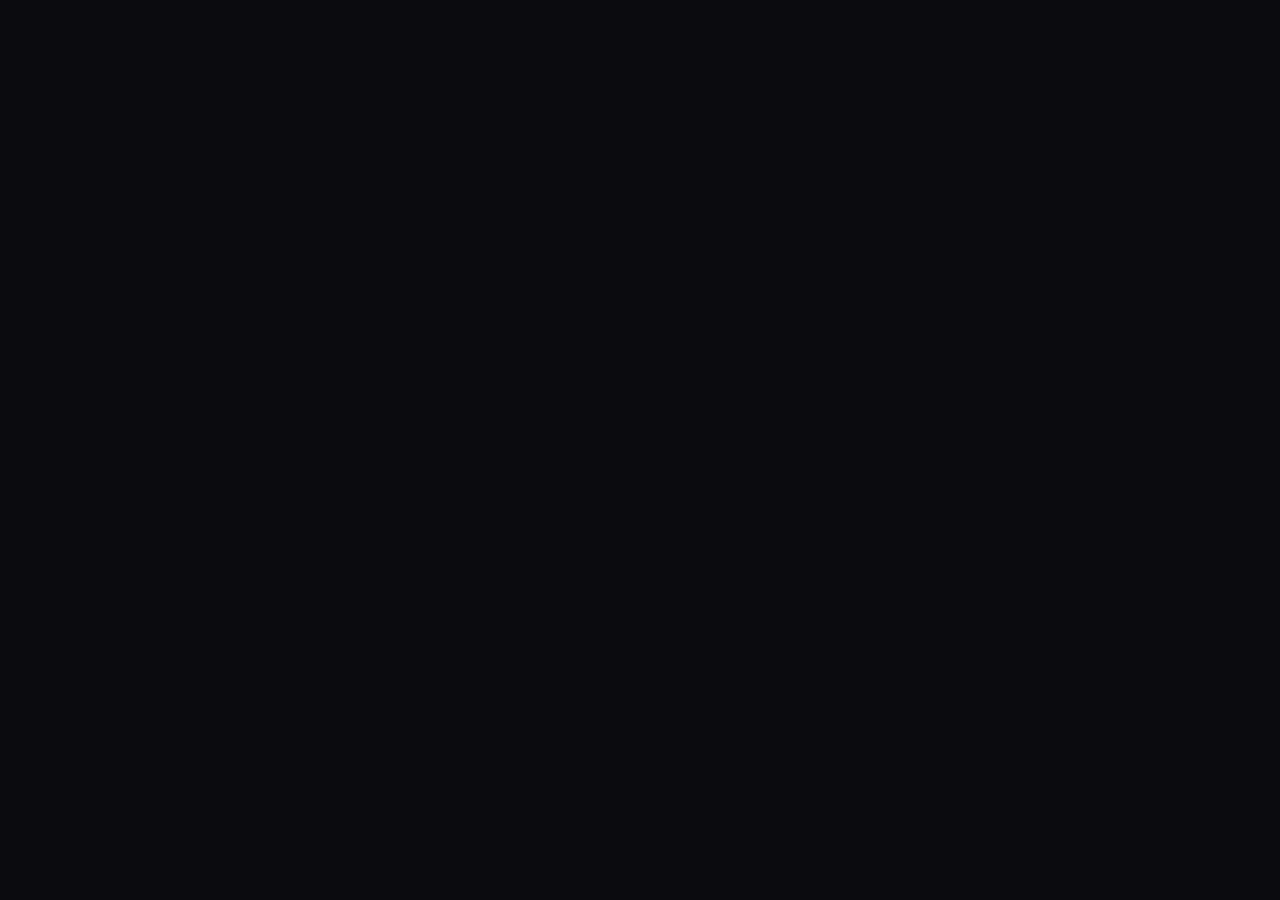
==== index.html @ eb00df35 "Add files via upload" ====
<!doctype html>
<html lang="en">
  <head>
    <meta charset="UTF-8" />
    <link rel="icon" type="image/svg+xml" href="/favicon.svg" />
    <meta name="viewport" content="width=device-width, initial-scale=1.0" />
    
    <!-- Primary Meta Tags -->
    <title>Audio Mirror | Zero-Latency Audio Duplication for Windows</title>
    <meta name="title" content="Audio Mirror | Two Headphones, One Laptop" />
    <meta name="description" content="The ultimate zero-latency audio duplication tool for Windows. Perfect for watching movies together on a single laptop—output audio to two sets of Bluetooth earbuds simultaneously without any lag." />
    <meta name="keywords" content="audio duplication, dual audio output, windows audio routing, share earbuds laptop, two headphones one laptop, watch movie together laptop, dual bluetooth headphones windows, zero latency audio, WASAPI" />
    <meta name="author" content="Audio Mirror" />

    <!-- Open Graph / Facebook -->
    <meta property="og:type" content="website" />
    <meta property="og:url" content="https://dittomao.github.io/" />
    <meta property="og:title" content="Audio Mirror | Two Headphones, One Laptop" />
    <meta property="og:description" content="Perfect for watching movies together on a single laptop—output audio to two sets of Bluetooth earbuds simultaneously without any lag." />
    
    <!-- Twitter -->
    <meta property="twitter:card" content="summary_large_image" />
    <meta property="twitter:url" content="https://dittomao.github.io/" />
    <meta property="twitter:title" content="Audio Mirror | Two Headphones, One Laptop" />
    <meta property="twitter:description" content="Perfect for watching movies together on a single laptop—output audio to two sets of Bluetooth earbuds simultaneously without any lag." />
    <script type="module" crossorigin src="/assets/index-BOvMvYLR.js"></script>
    <link rel="stylesheet" crossorigin href="/assets/index-B_5IoIFR.css">
  </head>
  <body>
    <div id="root"></div>
  </body>
</html>
---- assets/index-B_5IoIFR.css ----
@import "https://fonts.googleapis.com/css2?family=Plus+Jakarta+Sans:wght@400;500;600&family=Syne:wght@600;700;800&display=swap";:root{--bg-obsidian:#0b0b0f;--bg-slate:#1a1a24;--border-slate:#2d2d3a;--text-muted:#d1d1e0;--accent-cyan:#00e5ff;--accent-glow:#00e5ff66;--text-main:#fff;--glass-bg:#1a1a2466;--glass-border:#ffffff0d;--glass-shadow:0 8px 32px 0 #00000080}*{box-sizing:border-box;margin:0;padding:0}html{scroll-behavior:smooth}body{background-color:var(--bg-obsidian);color:var(--text-main);font-family:Plus Jakarta Sans,sans-serif;line-height:1.6;position:relative;overflow:hidden scroll}h1,h2,h3,h4,h5,h6{letter-spacing:-.02em;font-family:Syne,sans-serif;font-weight:700;line-height:1.1}h1{font-size:clamp(3rem,8vw,6rem)}h2{font-size:clamp(2.5rem,5vw,4rem)}h3{font-size:clamp(1.5rem,3vw,2.5rem)}p{color:var(--text-muted);font-size:clamp(1rem,1.5vw,1.25rem)}.canvas-container{z-index:-1;pointer-events:none;width:100vw;height:100vh;top:0;left:0;position:fixed!important}.container{max-width:1400px;margin:0 auto;padding:0 24px}.gradient-text{background:linear-gradient(135deg, #fff, var(--text-muted));-webkit-text-fill-color:transparent;-webkit-background-clip:text;background-clip:text}.accent-text{color:var(--accent-cyan)}.btn{text-transform:uppercase;letter-spacing:.1em;cursor:pointer;border:none;border-radius:4px;justify-content:center;align-items:center;padding:clamp(12px,2vw,16px) clamp(24px,4vw,32px);font-family:Syne,sans-serif;font-size:clamp(.9rem,1.2vw,1.1rem);font-weight:700;text-decoration:none;display:inline-flex;position:relative;overflow:hidden}.btn-primary{background-color:var(--accent-cyan);color:var(--bg-obsidian)}.btn-secondary{color:var(--text-main);border:1px solid var(--border-slate);background-color:#0000}.btn-large{padding:20px 40px}.btn-block{width:100%}.navbar{z-index:100;border-bottom:1px solid #0000;width:100%;padding:24px 0;position:fixed;top:0}.navbar.scrolled{-webkit-backdrop-filter:blur(20px);border-bottom:1px solid var(--glass-border);background:#0b0b0fcc}.nav-container{justify-content:space-between;align-items:center;display:flex}.logo{letter-spacing:-.05em;align-items:center;gap:12px;font-family:Syne,sans-serif;font-size:1.5rem;font-weight:800;display:flex}.logo-dot{background-color:var(--accent-cyan);width:12px;height:12px;box-shadow:0 0 15px var(--accent-glow);border-radius:50%}.nav-links{gap:40px;list-style:none;display:flex}.nav-links a{color:var(--text-muted);font-size:.95rem;font-weight:500;text-decoration:none}.glass-card{background:var(--glass-bg);-webkit-backdrop-filter:blur(24px);border:1px solid var(--glass-border);box-shadow:var(--glass-shadow);border-radius:8px}.hero{align-items:center;min-height:100vh;padding-top:100px;display:flex}.hero-container{justify-content:space-between;align-items:center;gap:60px;display:flex}.hero-content{flex:1}.badge{color:var(--accent-cyan);border:1px solid var(--border-slate);letter-spacing:.1em;text-transform:uppercase;background:0 0;border-radius:4px;margin-bottom:40px;padding:8px 16px;font-size:.85rem;font-weight:600;display:inline-block}.hero-title{text-shadow:0 4px 20px #000c;margin-bottom:30px}.hero-subtitle{text-shadow:0 2px 10px #000000e6;max-width:600px;margin-bottom:50px;font-weight:500}.hero-cta{gap:20px;display:flex}.hero-visual{flex:1;justify-content:center;display:flex}.mockup-card{width:100%;max-width:450px;padding:40px;position:relative;overflow:hidden}.mockup-card:before{content:"";background:var(--accent-cyan);width:2px;height:100%;box-shadow:0 0 20px var(--accent-cyan);position:absolute;top:0;left:0}.tech-line{color:var(--text-muted);border-bottom:1px solid var(--border-slate);justify-content:space-between;margin-bottom:20px;padding-bottom:10px;font-family:Plus Jakarta Sans,monospace;font-size:.85rem;display:flex}.tech-line .value{color:#fff}.tech-line.active .value{color:var(--accent-cyan)}section{padding:clamp(80px,10vw,150px) 0}.section-header{max-width:800px;margin-bottom:clamp(60px,8vw,100px)}.feature-grid{grid-template-columns:repeat(3,1fr);gap:40px;display:grid}.feature-card{border-top:2px solid var(--border-slate);background:linear-gradient(#1a1a2466 0%,#0000 100%);padding:50px 40px}.feature-number{color:var(--accent-cyan);margin-bottom:30px;font-family:Syne,sans-serif;font-size:1.5rem}.feature-card h3{margin-bottom:20px}footer{border-top:1px solid var(--border-slate);background:var(--bg-obsidian);padding:80px 0 40px}.footer-container{grid-template-columns:1fr 1fr;gap:60px;margin-bottom:60px;display:grid}.footer-links{justify-content:flex-end;gap:40px;display:flex}.footer-links a{color:var(--text-muted);text-decoration:none}.copyright{color:var(--border-slate);border-top:1px solid var(--border-slate);padding-top:40px;font-size:.9rem}@media (width<=968px){.hero-container{flex-direction:column}.feature-grid{grid-template-columns:1fr}.nav-links{display:none}.footer-container{text-align:center;grid-template-columns:1fr}.footer-links{justify-content:center}.steps-container{flex-direction:column!important}}
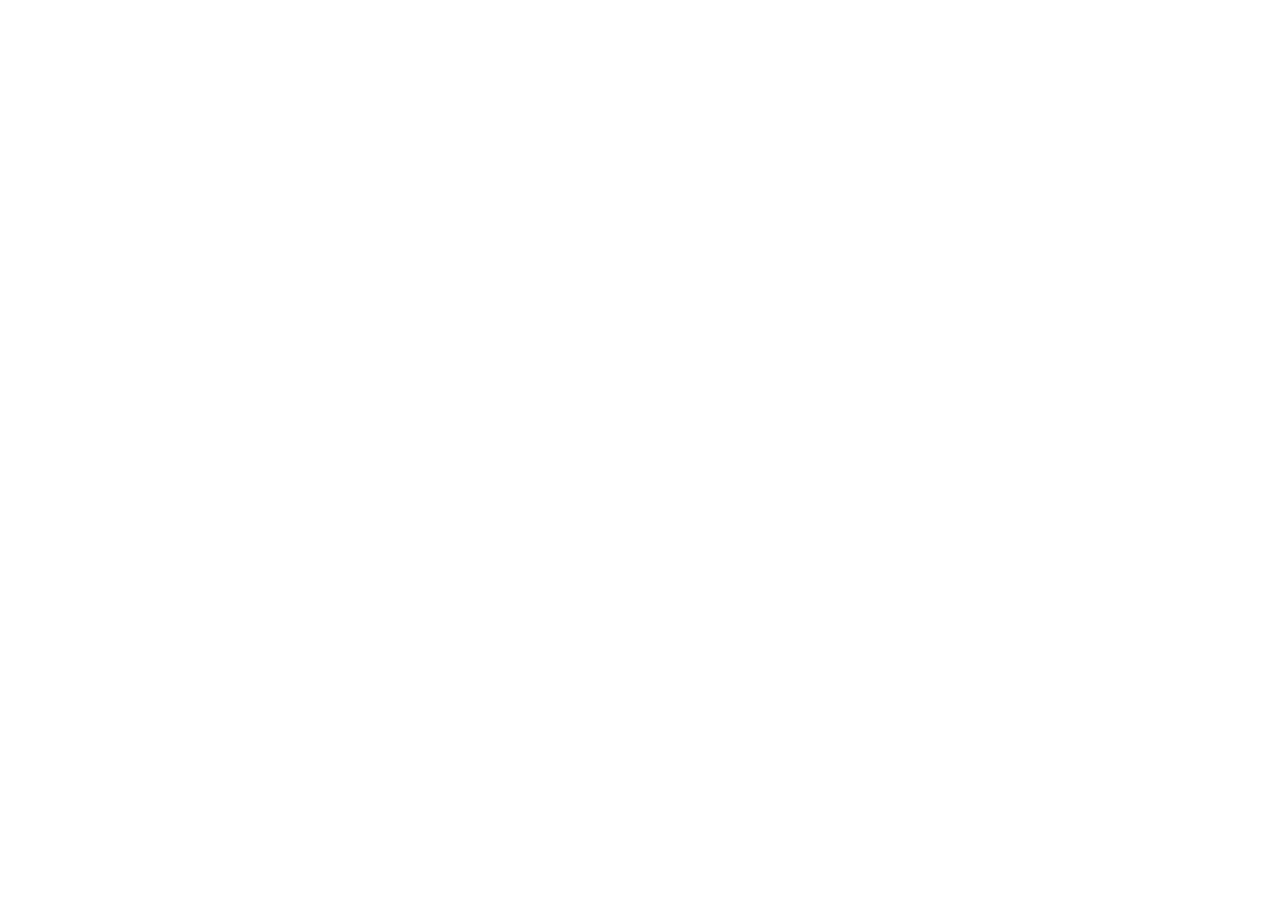
==== commit de5090c9: "Add files via upload" ====
--- a/index.html
+++ b/index.html
@@ -23,8 +23,17 @@
     <meta property="twitter:url" content="https://dittomao.github.io/" />
     <meta property="twitter:title" content="Audio Mirror | Two Headphones, One Laptop" />
     <meta property="twitter:description" content="Perfect for watching movies together on a single laptop—output audio to two sets of Bluetooth earbuds simultaneously without any lag." />
-    <script type="module" crossorigin src="/assets/index-BOvMvYLR.js"></script>
-    <link rel="stylesheet" crossorigin href="/assets/index-B_5IoIFR.css">
+    <!-- Google tag (gtag.js) -->
+    <script async src="https://www.googletagmanager.com/gtag/js?id=G-W13R1KR6K1"></script>
+    <script>
+      window.dataLayer = window.dataLayer || [];
+      function gtag(){dataLayer.push(arguments);}
+      gtag('js', new Date());
+
+      gtag('config', 'G-W13R1KR6K1');
+    </script>
+    <script type="module" crossorigin src="/assets/index-DMhXhykb.js"></script>
+    <link rel="stylesheet" crossorigin href="/assets/index-Xpq9gEK1.css">
   </head>
   <body>
     <div id="root"></div>
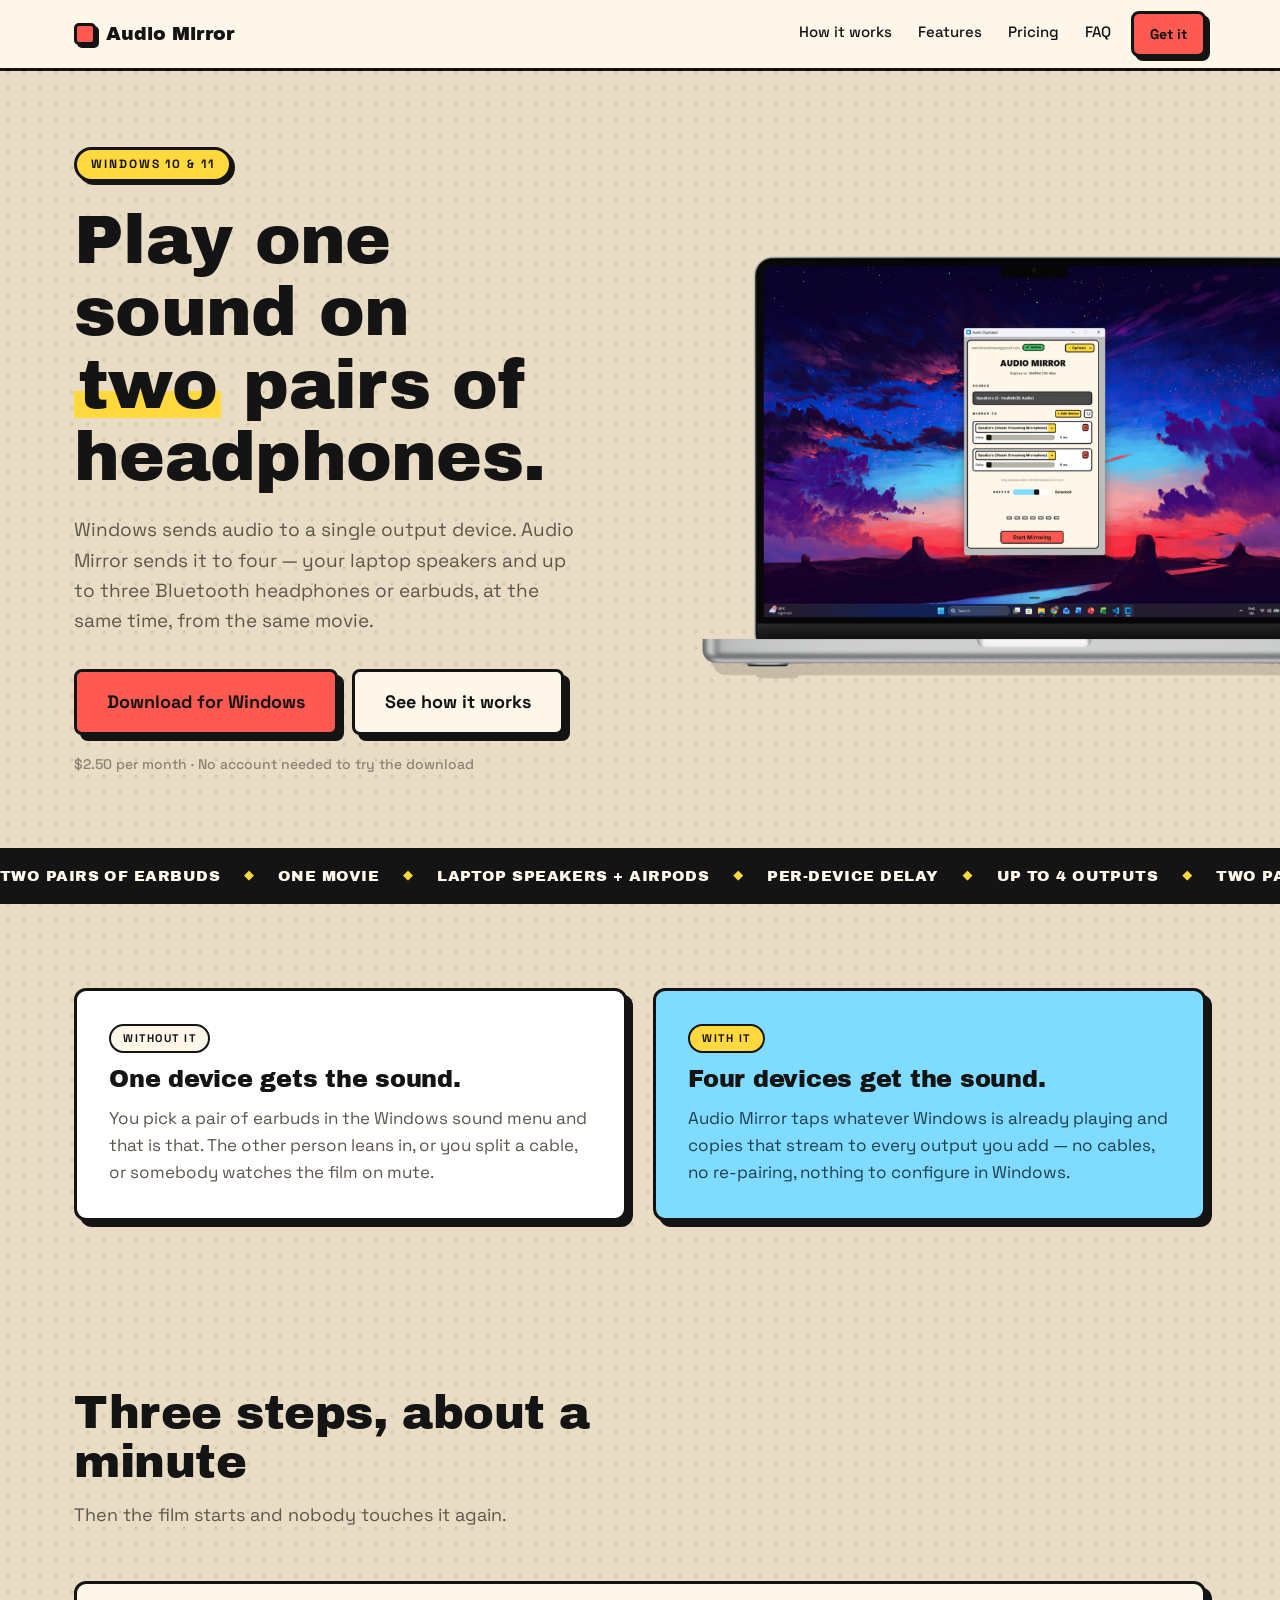
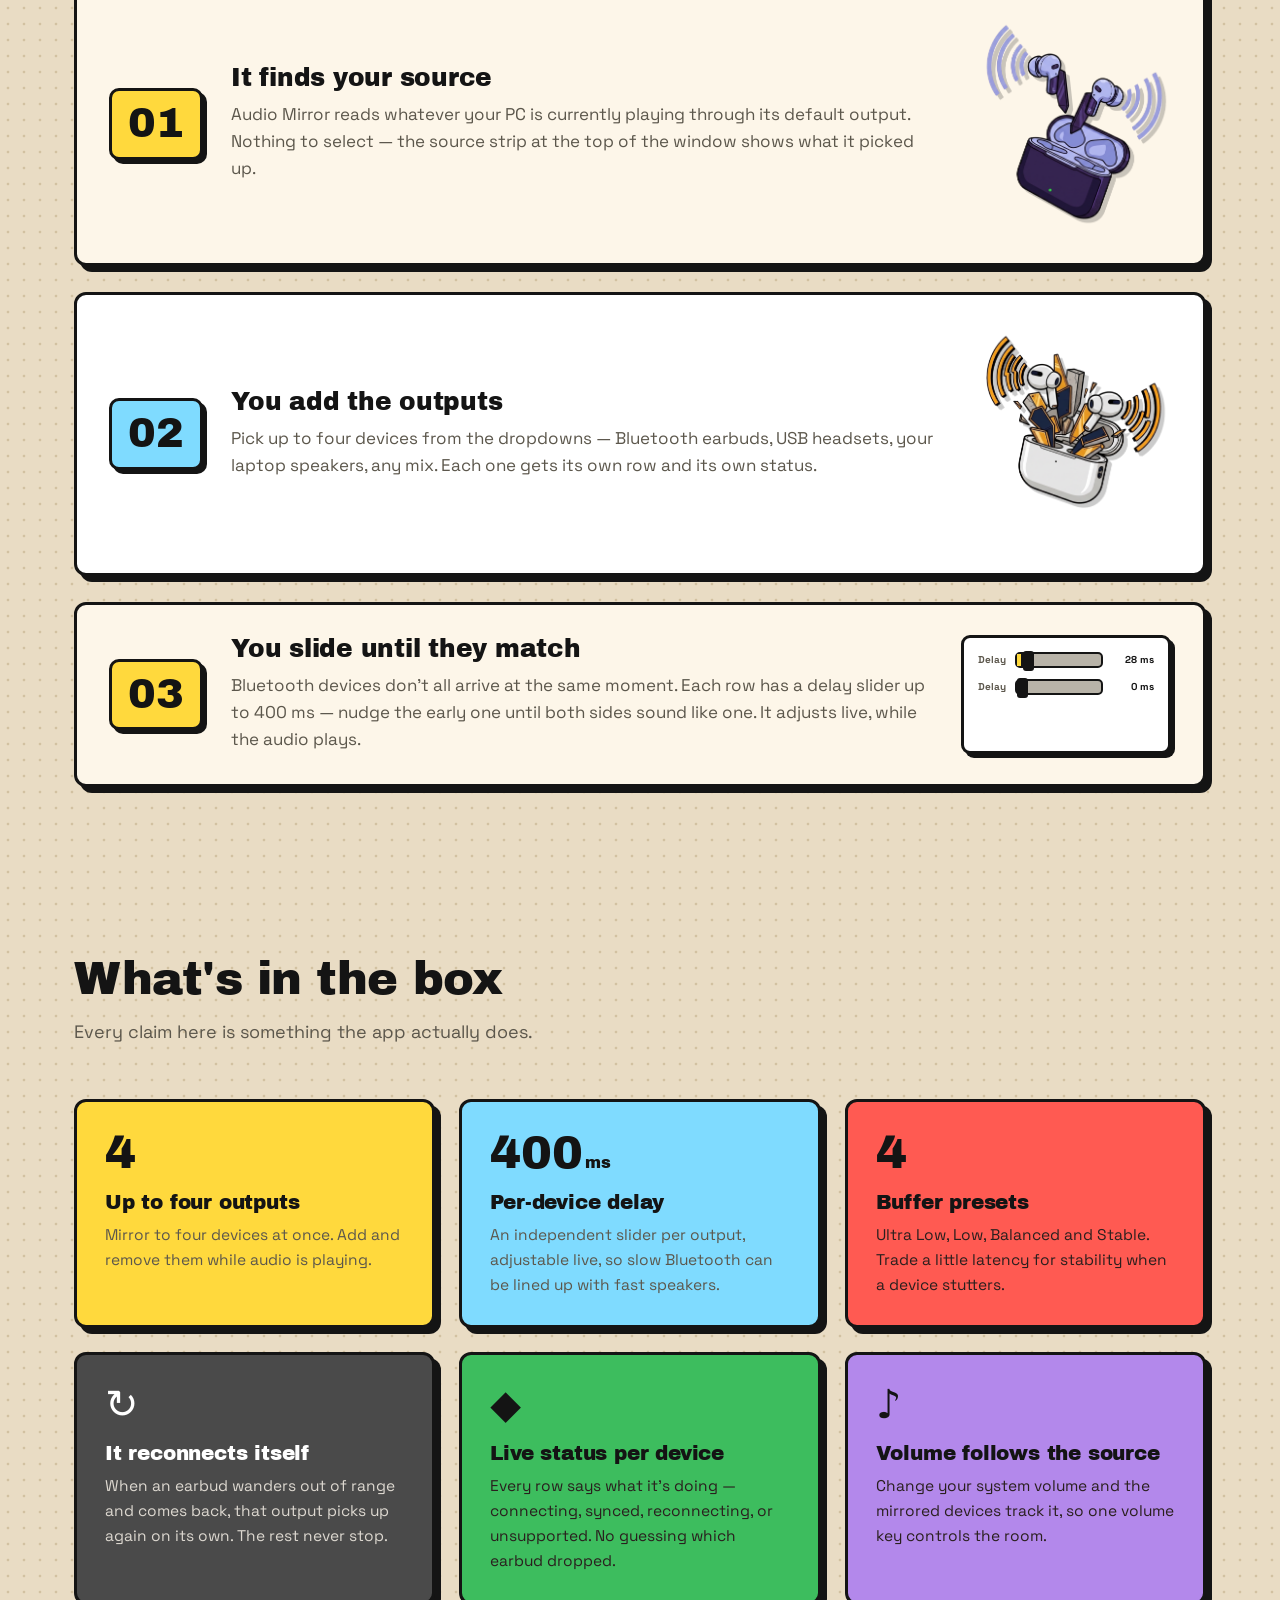
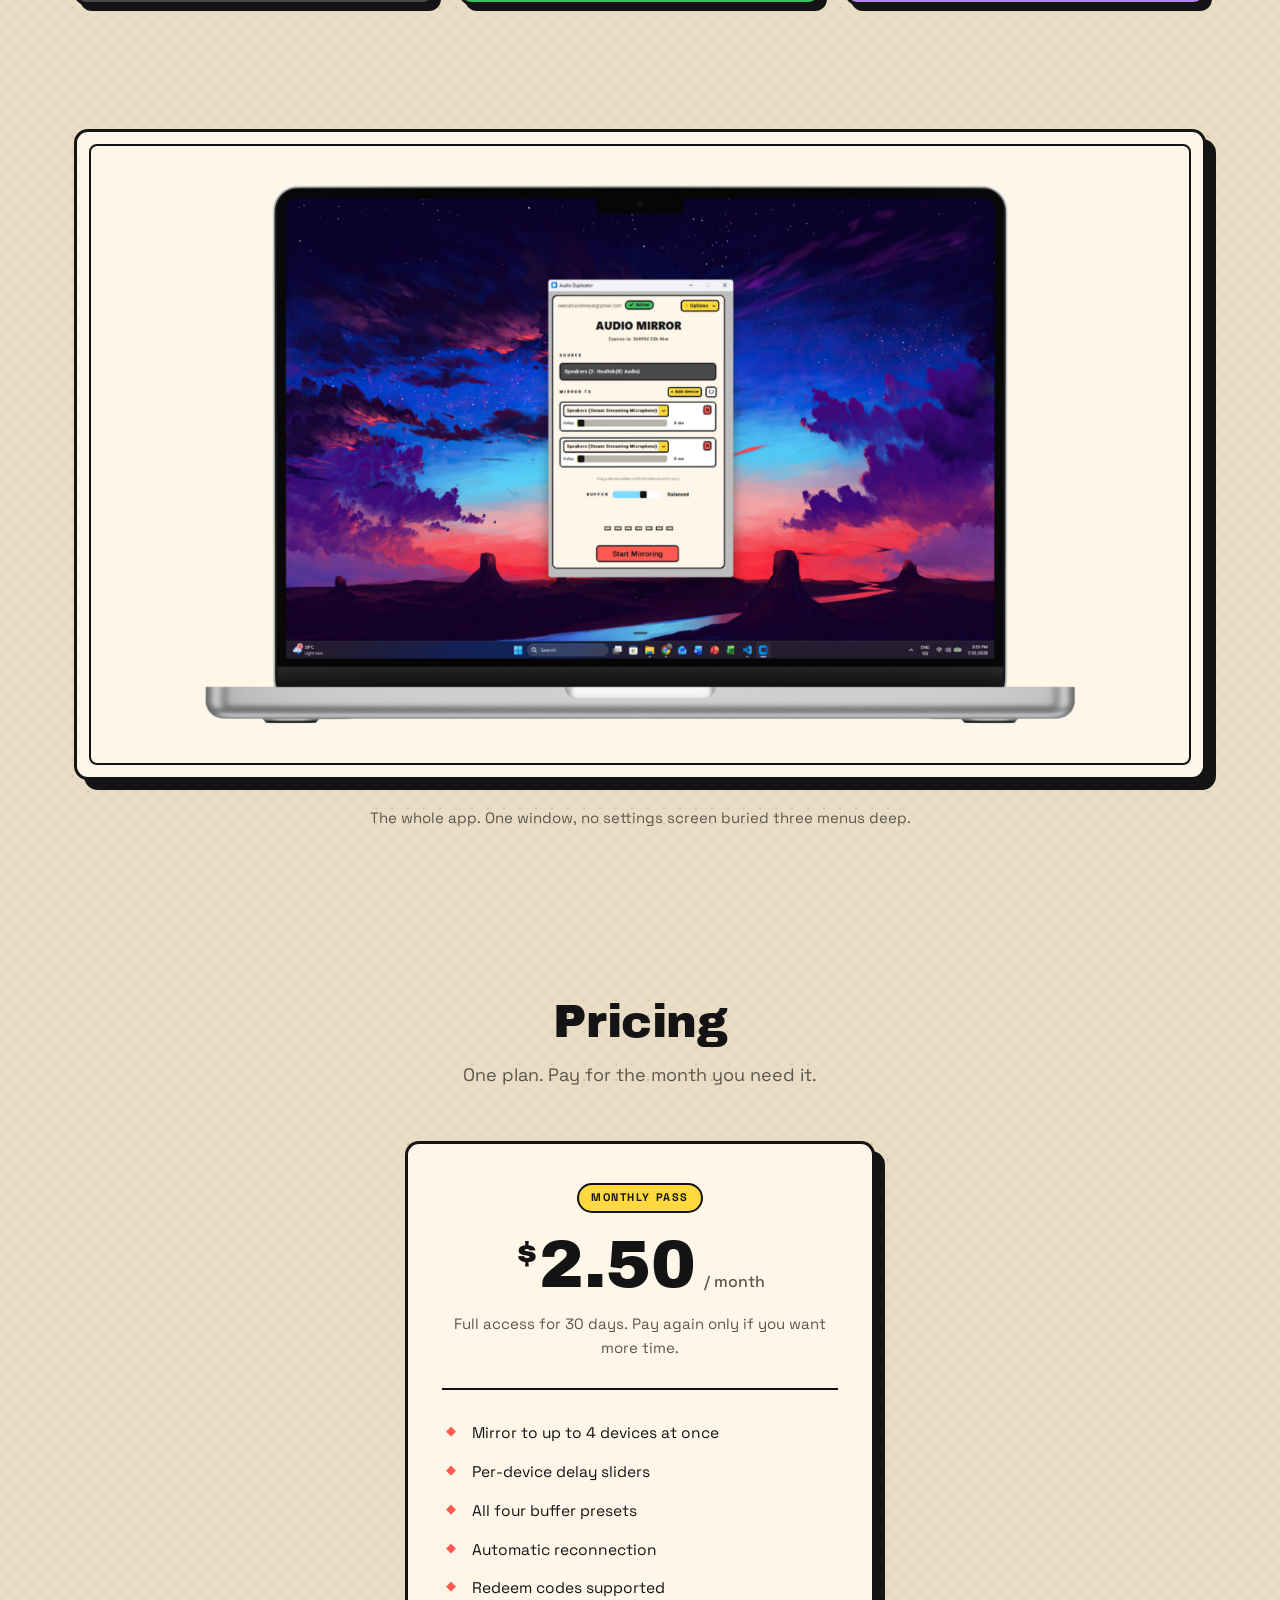
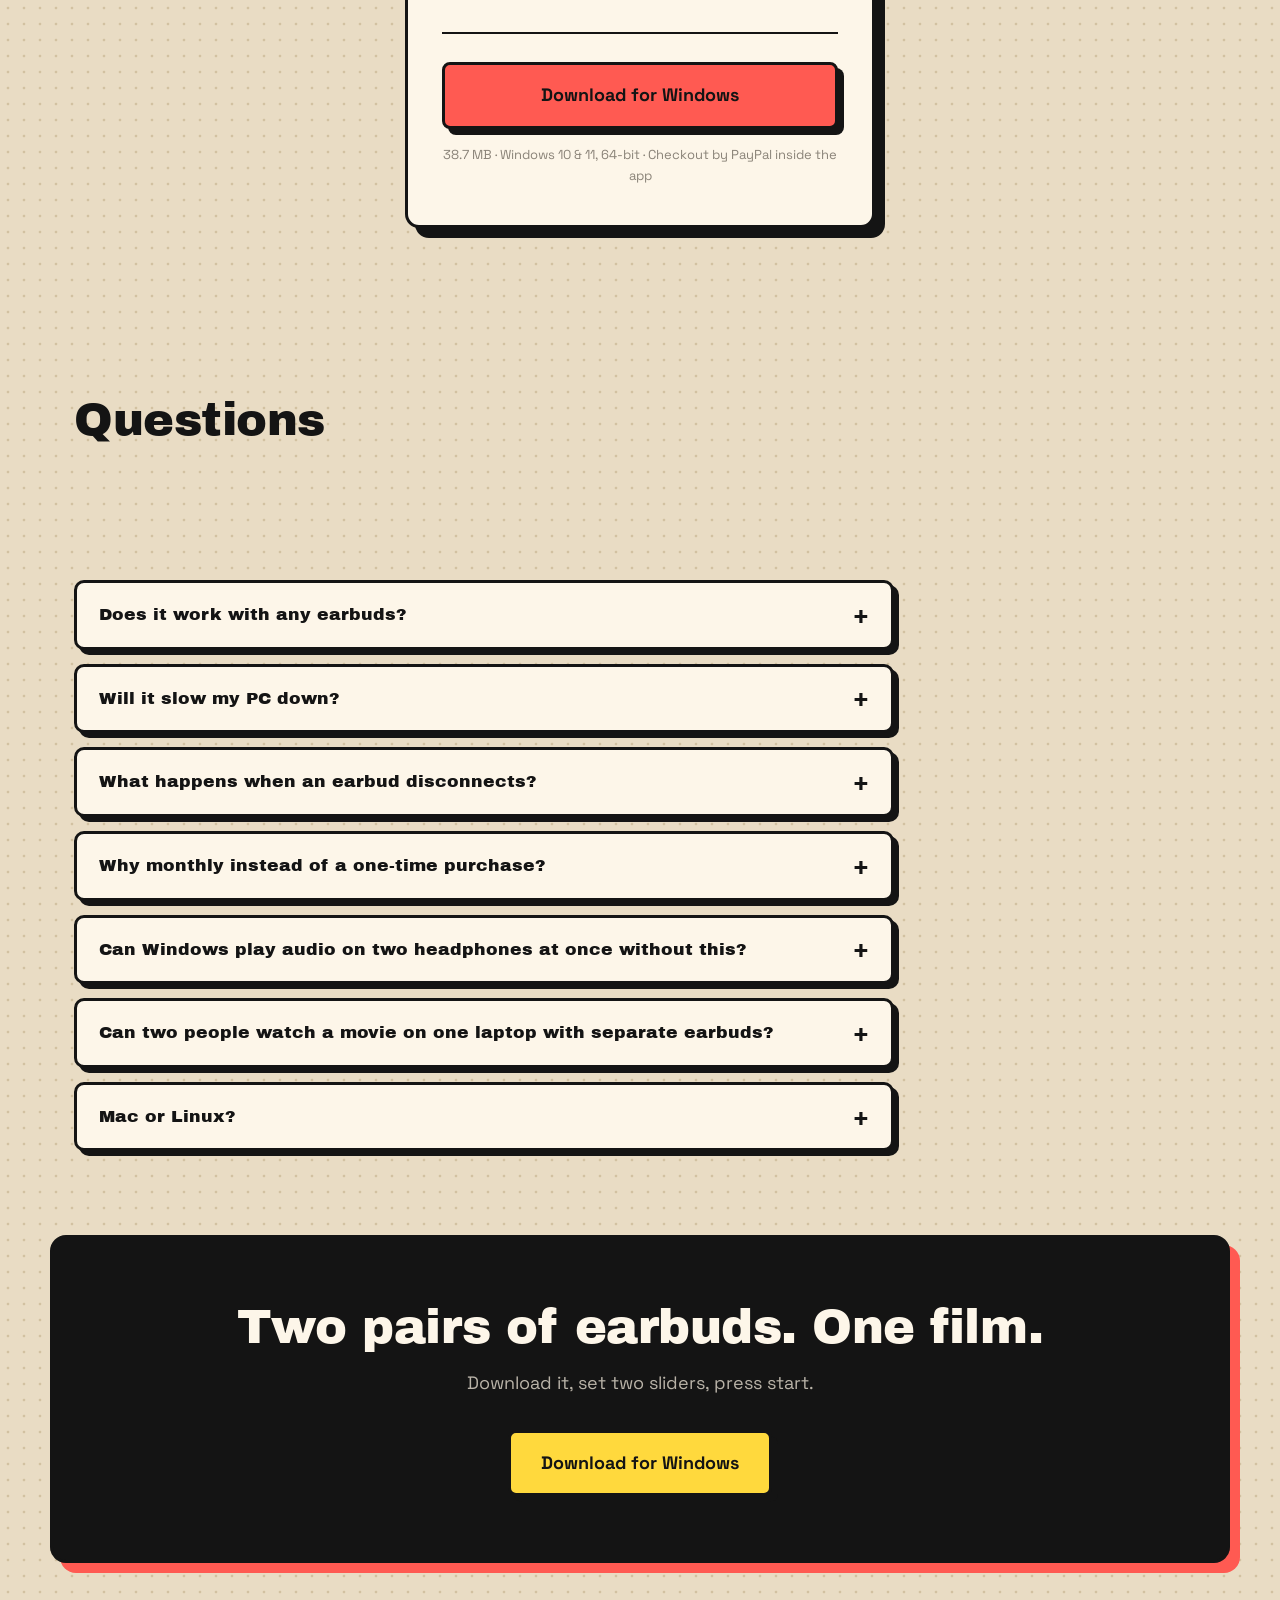
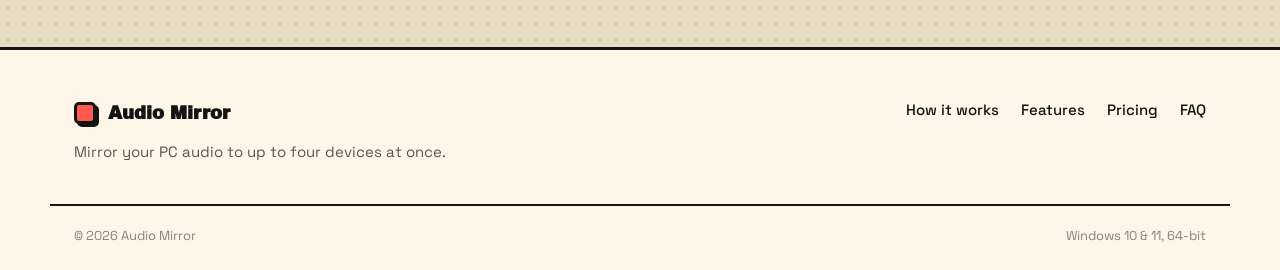
==== commit df127e04: "Replace React build with static site; add SEO layer Serve the hand-written static page instead of th" ====
--- a/index.html
+++ b/index.html
@@ -1,41 +1,532 @@
-<!doctype html>
+<!DOCTYPE html>
 <html lang="en">
-  <head>
-    <meta charset="UTF-8" />
-    <link rel="icon" type="image/svg+xml" href="/favicon.svg" />
-    <meta name="viewport" content="width=device-width, initial-scale=1.0" />
-    
-    <!-- Primary Meta Tags -->
-    <title>Audio Mirror | Zero-Latency Audio Duplication for Windows</title>
-    <meta name="title" content="Audio Mirror | Two Headphones, One Laptop" />
-    <meta name="description" content="The ultimate zero-latency audio duplication tool for Windows. Perfect for watching movies together on a single laptop—output audio to two sets of Bluetooth earbuds simultaneously without any lag." />
-    <meta name="keywords" content="audio duplication, dual audio output, windows audio routing, share earbuds laptop, two headphones one laptop, watch movie together laptop, dual bluetooth headphones windows, zero latency audio, WASAPI" />
-    <meta name="author" content="Audio Mirror" />
-
-    <!-- Open Graph / Facebook -->
-    <meta property="og:type" content="website" />
-    <meta property="og:url" content="https://dittomao.github.io/" />
-    <meta property="og:title" content="Audio Mirror | Two Headphones, One Laptop" />
-    <meta property="og:description" content="Perfect for watching movies together on a single laptop—output audio to two sets of Bluetooth earbuds simultaneously without any lag." />
-    
-    <!-- Twitter -->
-    <meta property="twitter:card" content="summary_large_image" />
-    <meta property="twitter:url" content="https://dittomao.github.io/" />
-    <meta property="twitter:title" content="Audio Mirror | Two Headphones, One Laptop" />
-    <meta property="twitter:description" content="Perfect for watching movies together on a single laptop—output audio to two sets of Bluetooth earbuds simultaneously without any lag." />
-    <!-- Google tag (gtag.js) -->
-    <script async src="https://www.googletagmanager.com/gtag/js?id=G-W13R1KR6K1"></script>
-    <script>
-      window.dataLayer = window.dataLayer || [];
-      function gtag(){dataLayer.push(arguments);}
-      gtag('js', new Date());
-
-      gtag('config', 'G-W13R1KR6K1');
-    </script>
-    <script type="module" crossorigin src="/assets/index-DMhXhykb.js"></script>
-    <link rel="stylesheet" crossorigin href="/assets/index-Xpq9gEK1.css">
-  </head>
-  <body>
-    <div id="root"></div>
-  </body>
+<head>
+<meta charset="UTF-8">
+<meta name="viewport" content="width=device-width, initial-scale=1">
+
+<link rel="icon" type="image/svg+xml" href="/favicon.svg">
+
+<!-- Titled for what people actually type: "play audio on two
+     headphones at once", not for the brand name, which nobody is
+     searching for yet. -->
+<title>Audio Mirror — Play PC Audio on Two Headphones at Once</title>
+<meta name="description" content="Windows app that plays your PC audio on up to four headphones or speakers at the same time. Per-device delay sliders keep Bluetooth earbuds in sync. $2.50 a month.">
+<link rel="canonical" href="https://dittomao.github.io/">
+
+<meta name="robots" content="index, follow, max-image-preview:large, max-snippet:-1">
+<meta name="theme-color" content="#F4F2EC">
+
+<meta property="og:site_name" content="Audio Mirror">
+<meta property="og:title" content="Audio Mirror — Play PC Audio on Two Headphones at Once">
+<meta property="og:description" content="Windows sends audio to one device. Audio Mirror sends it to four, with a per-device delay slider to get them in sync.">
+<meta property="og:type" content="website">
+<meta property="og:url" content="https://dittomao.github.io/">
+<meta property="og:image" content="https://dittomao.github.io/app-shot.png">
+<meta property="og:image:width" content="1366">
+<meta property="og:image:height" content="768">
+<meta property="og:image:alt" content="The Audio Mirror window, showing two mirror rows each with a delay slider.">
+<meta property="og:locale" content="en_US">
+
+<meta name="twitter:card" content="summary_large_image">
+<meta name="twitter:title" content="Audio Mirror — Play PC Audio on Two Headphones at Once">
+<meta name="twitter:description" content="Windows sends audio to one device. Audio Mirror sends it to four, with a per-device delay slider to get them in sync.">
+<meta name="twitter:image" content="https://dittomao.github.io/app-shot.png">
+
+<link rel="preconnect" href="https://fonts.googleapis.com">
+<link rel="preconnect" href="https://fonts.gstatic.com" crossorigin>
+<link href="https://fonts.googleapis.com/css2?family=Archivo+Black&family=Space+Grotesk:wght@400;500;700&display=swap" rel="stylesheet">
+<link rel="stylesheet" href="styles.css">
+
+<!-- Google Analytics (GA4). Carried over from the previous React build of
+     this site so the property keeps collecting without a gap. -->
+<script async src="https://www.googletagmanager.com/gtag/js?id=G-W13R1KR6K1"></script>
+<script>
+  window.dataLayer = window.dataLayer || [];
+  function gtag(){dataLayer.push(arguments);}
+  gtag('js', new Date());
+  gtag('config', 'G-W13R1KR6K1');
+</script>
+
+<!-- The hero image is the Largest Contentful Paint element; preloading
+     it pulls the LCP forward, and Core Web Vitals is a ranking input. -->
+<link rel="preload" as="image" href="app-shot.png">
+
+<!-- Structured data. Two graphs: the product itself (price, platform,
+     features) and the FAQ. Both mirror text that is visible on the
+     page -- Google penalises structured data that claims things the
+     page does not show, and AI answer engines lift these fields
+     directly when they summarise the product. -->
+<script type="application/ld+json">
+{
+  "@context": "https://schema.org",
+  "@graph": [
+    {
+      "@type": "SoftwareApplication",
+      "@id": "https://dittomao.github.io/#app",
+      "name": "Audio Mirror",
+      "url": "https://dittomao.github.io/",
+      "description": "Windows application that mirrors the PC's audio output to up to four devices at once, with an independent delay slider per device to compensate for Bluetooth latency.",
+      "applicationCategory": "MultimediaApplication",
+      "applicationSubCategory": "Audio routing",
+      "operatingSystem": "Windows 10, Windows 11 (64-bit)",
+      "downloadUrl": "https://dittomao.github.io/AudioMirror.exe",
+      "installUrl": "https://dittomao.github.io/#get",
+      "screenshot": "https://dittomao.github.io/app-shot.png",
+      "softwareRequirements": "Windows 10 or 11, 64-bit",
+      "fileSize": "38.7 MB",
+      "featureList": [
+        "Mirror audio to up to 4 output devices at once",
+        "Independent delay slider per device, up to 400 ms",
+        "Four buffer presets: Ultra Low, Low, Balanced, Stable",
+        "Automatic reconnection when a device drops out",
+        "Live per-device status",
+        "Mirrored volume follows the system volume"
+      ],
+      "offers": {
+        "@type": "Offer",
+        "price": "2.50",
+        "priceCurrency": "USD",
+        "category": "Subscription",
+        "description": "30 days of access. Nothing auto-renews.",
+        "availability": "https://schema.org/InStock",
+        "url": "https://dittomao.github.io/#pricing"
+      }
+    },
+    {
+      "@type": "FAQPage",
+      "@id": "https://dittomao.github.io/#faq",
+      "mainEntity": [
+        {
+          "@type": "Question",
+          "name": "Will the two sides be perfectly in sync?",
+          "acceptedAnswer": {
+            "@type": "Answer",
+            "text": "Close enough that you stop noticing, once you've set the sliders. Bluetooth devices each add their own delay, and no software can remove delay that has already happened — so Audio Mirror lets you delay the faster device to match the slower one. That's what the per-row slider does, up to 400 ms."
+          }
+        },
+        {
+          "@type": "Question",
+          "name": "Does it work with any earbuds?",
+          "acceptedAnswer": {
+            "@type": "Answer",
+            "text": "It works with whatever Windows lists as an output device — Bluetooth, USB, or built-in. Some devices refuse the format the app asks for; those are marked \"Unsupported\" in their row rather than failing silently."
+          }
+        },
+        {
+          "@type": "Question",
+          "name": "Will it slow my PC down?",
+          "acceptedAnswer": {
+            "@type": "Answer",
+            "text": "It's a small app doing a steady, low-level job: reading one audio stream and writing it to a few others. It runs its audio threads at raised priority so playback stays smooth, which is standard for audio software."
+          }
+        },
+        {
+          "@type": "Question",
+          "name": "What happens when an earbud disconnects?",
+          "acceptedAnswer": {
+            "@type": "Answer",
+            "text": "That row switches to \"Reconnecting\" and keeps trying, and you get a notification. The other outputs carry on uninterrupted. When the device comes back it rejoins on its own."
+          }
+        },
+        {
+          "@type": "Question",
+          "name": "Why monthly instead of a one-time purchase?",
+          "acceptedAnswer": {
+            "@type": "Answer",
+            "text": "A month costs $2.50 and then stops. It is not a recurring subscription — nothing auto-renews and there is nothing to remember to cancel. When the month runs out, access simply expires, and you pay again only if you still want it."
+          }
+        },
+        {
+          "@type": "Question",
+          "name": "Can Windows play audio on two headphones at once without this?",
+          "acceptedAnswer": {
+            "@type": "Answer",
+            "text": "Not directly. Windows sends audio to one output device at a time, and the Stereo Mix workaround only exists on some sound cards, routes a single extra device, and gives you no way to correct the delay between them. Audio Mirror handles up to four outputs and gives each one its own delay slider."
+          }
+        },
+        {
+          "@type": "Question",
+          "name": "Can two people watch a movie on one laptop with separate earbuds?",
+          "acceptedAnswer": {
+            "@type": "Answer",
+            "text": "That is the case this was built for. Pair both sets of Bluetooth earbuds to the laptop, add them as two outputs, and line them up with the delay sliders — one film, two people, nobody sharing a cable or leaning in."
+          }
+        },
+        {
+          "@type": "Question",
+          "name": "Mac or Linux?",
+          "acceptedAnswer": {
+            "@type": "Answer",
+            "text": "Not yet. Audio Mirror uses Windows' own audio loopback to tap the system output, so it's Windows-only for now."
+          }
+        }
+      ]
+    }
+  ]
+}
+</script>
+</head>
+<body>
+
+<a class="skip" href="#main">Skip to content</a>
+
+<header class="nav">
+  <div class="wrap nav-in">
+    <a class="brand" href="#top">
+      <span class="brand-mark" aria-hidden="true"></span>
+      Audio&nbsp;Mirror
+    </a>
+    <nav class="nav-links">
+      <a href="#how">How it works</a>
+      <a href="#features">Features</a>
+      <a href="#pricing">Pricing</a>
+      <a href="#faq">FAQ</a>
+    </nav>
+    <a class="btn btn-sm" href="#get">Get it</a>
+  </div>
+</header>
+
+<main id="main">
+
+<!-- ── Hero ─────────────────────────────────────────────── -->
+<section class="hero" id="top">
+  <div class="wrap hero-in">
+    <div class="hero-copy">
+      <p class="eyebrow">Windows&nbsp;10 &amp; 11</p>
+      <h1>Play one sound on <em>two</em> pairs of headphones.</h1>
+      <p class="lede">
+        Windows sends audio to a single output device. Audio Mirror sends it to
+        four — your laptop speakers and up to three Bluetooth headphones or
+        earbuds, at the same time, from the same movie.
+      </p>
+      <div class="cta-row">
+        <a class="btn btn-lg" href="#get">Download for Windows</a>
+        <a class="btn btn-ghost btn-lg" href="#how">See how it works</a>
+      </div>
+      <p class="microcopy">$2.50 per month · No account needed to try the download</p>
+    </div>
+
+    <figure class="hero-shot">
+      <img src="app-shot.png" width="1366" height="768"
+           alt="Audio Mirror running on a laptop: a source device at the top, two mirror targets each with a delay slider, and a Start Mirroring button.">
+    </figure>
+  </div>
+
+  <div class="marquee" aria-hidden="true">
+    <div class="marquee-track">
+      <span>Two pairs of earbuds</span><b>◆</b>
+      <span>One movie</span><b>◆</b>
+      <span>Laptop speakers + AirPods</span><b>◆</b>
+      <span>Per-device delay</span><b>◆</b>
+      <span>Up to 4 outputs</span><b>◆</b>
+      <span>Two pairs of earbuds</span><b>◆</b>
+      <span>One movie</span><b>◆</b>
+      <span>Laptop speakers + AirPods</span><b>◆</b>
+      <span>Per-device delay</span><b>◆</b>
+      <span>Up to 4 outputs</span><b>◆</b>
+    </div>
+  </div>
+</section>
+
+<!-- ── The problem ──────────────────────────────────────── -->
+<section class="problem">
+  <div class="wrap">
+    <div class="prob-grid">
+      <div class="prob-card prob-bad">
+        <span class="tag tag-bad">Without it</span>
+        <h3>One device gets the sound.</h3>
+        <p>
+          You pick a pair of earbuds in the Windows sound menu and that is that.
+          The other person leans in, or you split a cable, or somebody watches
+          the film on mute.
+        </p>
+      </div>
+      <div class="prob-card prob-good">
+        <span class="tag tag-good">With it</span>
+        <h3>Four devices get the sound.</h3>
+        <p>
+          Audio Mirror taps whatever Windows is already playing and copies that
+          stream to every output you add — no cables, no re-pairing, nothing to
+          configure in Windows.
+        </p>
+      </div>
+    </div>
+  </div>
+</section>
+
+<!-- ── How it works ─────────────────────────────────────── -->
+<section class="how" id="how">
+  <div class="wrap">
+    <header class="sec-head">
+      <h2>Three steps, about a minute</h2>
+      <p>Then the film starts and nobody touches it again.</p>
+    </header>
+
+    <ol class="steps">
+      <li class="step">
+        <div class="step-num">01</div>
+        <div class="step-body">
+          <h3>It finds your source</h3>
+          <p>
+            Audio Mirror reads whatever your PC is currently playing through
+            its default output. Nothing to select — the source strip at the top
+            of the window shows what it picked up.
+          </p>
+        </div>
+        <div class="step-art">
+          <img src="earbuds-violet.png" alt="" width="600" height="600" loading="lazy">
+        </div>
+      </li>
+
+      <li class="step step-flip">
+        <div class="step-num">02</div>
+        <div class="step-body">
+          <h3>You add the outputs</h3>
+          <p>
+            Pick up to four devices from the dropdowns — Bluetooth earbuds,
+            USB headsets, your laptop speakers, any mix. Each one gets its own
+            row and its own status.
+          </p>
+        </div>
+        <div class="step-art">
+          <img src="earbuds-amber.png" alt="" width="600" height="600" loading="lazy">
+        </div>
+      </li>
+
+      <li class="step">
+        <div class="step-num">03</div>
+        <div class="step-body">
+          <h3>You slide until they match</h3>
+          <p>
+            Bluetooth devices don't all arrive at the same moment. Each row has
+            a delay slider up to 400&nbsp;ms — nudge the early one until both
+            sides sound like one. It adjusts live, while the audio plays.
+          </p>
+        </div>
+        <div class="step-art step-art-slider">
+          <div class="slider-demo" aria-hidden="true">
+            <div class="sd-row"><span class="sd-label">Delay</span><div class="sd-track"><div class="sd-fill" style="--w:22%"></div><div class="sd-knob" style="--x:22%"></div></div><span class="sd-val">88 ms</span></div>
+            <div class="sd-row"><span class="sd-label">Delay</span><div class="sd-track"><div class="sd-fill" style="--w:0%"></div><div class="sd-knob" style="--x:0%"></div></div><span class="sd-val">0 ms</span></div>
+            <div class="sd-sync">◆ BOTH SYNCED</div>
+          </div>
+        </div>
+      </li>
+    </ol>
+  </div>
+</section>
+
+<!-- ── Features ─────────────────────────────────────────── -->
+<section class="features" id="features">
+  <div class="wrap">
+    <header class="sec-head">
+      <h2>What's in the box</h2>
+      <p>Every claim here is something the app actually does.</p>
+    </header>
+
+    <div class="feat-grid">
+      <article class="feat feat-yellow">
+        <div class="feat-num">4</div>
+        <h3>Up to four outputs</h3>
+        <p>Mirror to four devices at once. Add and remove them while audio is playing.</p>
+      </article>
+
+      <article class="feat feat-cyan">
+        <div class="feat-num">400<small>ms</small></div>
+        <h3>Per-device delay</h3>
+        <p>An independent slider per output, adjustable live, so slow Bluetooth can be lined up with fast speakers.</p>
+      </article>
+
+      <article class="feat feat-coral">
+        <div class="feat-num">4</div>
+        <h3>Buffer presets</h3>
+        <p>Ultra&nbsp;Low, Low, Balanced and Stable. Trade a little latency for stability when a device stutters.</p>
+      </article>
+
+      <article class="feat feat-slate">
+        <div class="feat-icon" aria-hidden="true">↻</div>
+        <h3>It reconnects itself</h3>
+        <p>When an earbud wanders out of range and comes back, that output picks up again on its own. The rest never stop.</p>
+      </article>
+
+      <article class="feat feat-green">
+        <div class="feat-icon" aria-hidden="true">◆</div>
+        <h3>Live status per device</h3>
+        <p>Every row says what it's doing — connecting, synced, reconnecting, or unsupported. No guessing which earbud dropped.</p>
+      </article>
+
+      <article class="feat feat-violet">
+        <div class="feat-icon" aria-hidden="true">♪</div>
+        <h3>Volume follows the source</h3>
+        <p>Change your system volume and the mirrored devices track it, so one volume key controls the room.</p>
+      </article>
+    </div>
+  </div>
+</section>
+
+<!-- ── Screenshot ───────────────────────────────────────── -->
+<section class="shot">
+  <div class="wrap">
+    <div class="shot-frame">
+      <img src="app-shot.png" width="1366" height="768" loading="lazy"
+           alt="The Audio Mirror window: the source device, two mirror rows each with a device dropdown and delay slider, a buffer control, and a red Start Mirroring button.">
+    </div>
+    <p class="shot-cap">The whole app. One window, no settings screen buried three menus deep.</p>
+  </div>
+</section>
+
+<!-- ── Pricing ──────────────────────────────────────────── -->
+<section class="pricing" id="pricing">
+  <div class="wrap">
+    <header class="sec-head">
+      <h2>Pricing</h2>
+      <p>One plan. Pay for the month you need it.</p>
+    </header>
+
+    <div class="price-card" id="get">
+      <div class="price-head">
+        <span class="tag tag-good">Monthly pass</span>
+        <div class="price-amt"><span class="cur">$</span>2.50<span class="per">/ month</span></div>
+        <p class="price-sub">Full access for 30 days. Pay again only if you want more time.</p>
+      </div>
+
+      <ul class="price-list">
+        <li>Mirror to up to 4 devices at once</li>
+        <li>Per-device delay sliders</li>
+        <li>All four buffer presets</li>
+        <li>Automatic reconnection</li>
+        <li>Redeem codes supported</li>
+      </ul>
+
+      <a class="btn btn-lg btn-block" href="AudioMirror.exe" download>
+        Download for Windows
+      </a>
+      <p class="price-foot">
+        38.7&nbsp;MB · Windows 10 &amp; 11, 64-bit · Checkout by PayPal inside the app
+      </p>
+    </div>
+  </div>
+</section>
+
+<!-- ── FAQ ──────────────────────────────────────────────── -->
+<section class="faq" id="faq">
+  <div class="wrap">
+    <header class="sec-head">
+      <h2>Questions</h2>
+    </header>
+
+    <div class="faq-list">
+      <details>
+        <summary>Will the two sides be perfectly in sync?</summary>
+        <p>
+          Close enough that you stop noticing, once you've set the sliders.
+          Bluetooth devices each add their own delay, and no software can remove
+          delay that has already happened — so Audio Mirror lets you delay the
+          <em>faster</em> device to match the slower one. That's what the
+          per-row slider does, up to 400&nbsp;ms.
+        </p>
+      </details>
+
+      <details>
+        <summary>Does it work with any earbuds?</summary>
+        <p>
+          It works with whatever Windows lists as an output device — Bluetooth,
+          USB, or built-in. Some devices refuse the format the app asks for; those
+          are marked "Unsupported" in their row rather than failing silently.
+        </p>
+      </details>
+
+      <details>
+        <summary>Will it slow my PC down?</summary>
+        <p>
+          It's a small app doing a steady, low-level job: reading one audio
+          stream and writing it to a few others. It runs its audio threads at
+          raised priority so playback stays smooth, which is standard for
+          audio software.
+        </p>
+      </details>
+
+      <details>
+        <summary>What happens when an earbud disconnects?</summary>
+        <p>
+          That row switches to "Reconnecting" and keeps trying, and you get a
+          notification. The other outputs carry on uninterrupted. When the
+          device comes back it rejoins on its own.
+        </p>
+      </details>
+
+      <details>
+        <summary>Why monthly instead of a one-time purchase?</summary>
+        <p>
+          A month costs $2.50 and then stops. It is not a recurring
+          subscription — nothing auto-renews and there is nothing to remember
+          to cancel. When the month runs out, access simply expires, and you
+          pay again only if you still want it.
+        </p>
+      </details>
+
+      <details>
+        <summary>Can Windows play audio on two headphones at once without this?</summary>
+        <p>
+          Not directly. Windows sends audio to one output device at a time, and
+          the Stereo Mix workaround only exists on some sound cards, routes a
+          single extra device, and gives you no way to correct the delay
+          between them. Audio Mirror handles up to four outputs and gives each
+          one its own delay slider.
+        </p>
+      </details>
+
+      <details>
+        <summary>Can two people watch a movie on one laptop with separate earbuds?</summary>
+        <p>
+          That is the case this was built for. Pair both sets of Bluetooth
+          earbuds to the laptop, add them as two outputs, and line them up with
+          the delay sliders — one film, two people, nobody sharing a cable or
+          leaning in.
+        </p>
+      </details>
+
+      <details>
+        <summary>Mac or Linux?</summary>
+        <p>
+          Not yet. Audio Mirror uses Windows' own audio loopback to tap the
+          system output, so it's Windows-only for now.
+        </p>
+      </details>
+    </div>
+  </div>
+</section>
+
+<!-- ── Final CTA ────────────────────────────────────────── -->
+<section class="final">
+  <div class="wrap final-in">
+    <h2>Two pairs of earbuds. One film.</h2>
+    <p>Download it, set two sliders, press start.</p>
+    <a class="btn btn-lg btn-invert" href="AudioMirror.exe" download>Download for Windows</a>
+  </div>
+</section>
+
+</main>
+
+<footer class="foot">
+  <div class="wrap foot-in">
+    <div class="foot-brand">
+      <span class="brand-mark" aria-hidden="true"></span>
+      <strong>Audio Mirror</strong>
+      <p>Mirror your PC audio to up to four devices at once.</p>
+    </div>
+    <nav class="foot-links">
+      <a href="#how">How it works</a>
+      <a href="#features">Features</a>
+      <a href="#pricing">Pricing</a>
+      <a href="#faq">FAQ</a>
+    </nav>
+  </div>
+  <div class="wrap foot-bottom">
+    <span>© 2026 Audio Mirror</span>
+    <span>Windows 10 &amp; 11, 64-bit</span>
+  </div>
+</footer>
+
+<script src="script.js"></script>
+</body>
 </html>
--- a/styles.css
+++ b/styles.css
@@ -0,0 +1,456 @@
+/* ═══════════════════════════════════════════════════════════
+   Audio Mirror — site styles
+
+   Same visual language as the desktop app: cream panels on a grey
+   dotted ground, every edge a heavy black rule with a hard offset
+   shadow (no blur, no gradient), flat loud fills, black type on all
+   bright fills. The two constants below are the whole system —
+   change them and every surface follows.
+   ═══════════════════════════════════════════════════════════ */
+
+:root{
+  --ink:#141414;
+  --rule:3px;
+  --drop:6px;
+
+  /* Warm sand ground rather than a neutral grey: the app's panels are
+     cream and its accents are coral and yellow, and grey fought both.
+     Sand sits under the cream as a deeper tone of the same paper. */
+  --ground:#E9DCC4;
+  --dot:#D2C1A1;
+  --cream:#FDF6E9;
+  --white:#fff;
+
+  --yellow:#FFD93D;
+  --yellow-hv:#FFC400;
+  --cyan:#7FDBFF;
+  --coral:#FF5A52;
+  --coral-hv:#E8443C;
+  --green:#3DBD5E;
+  --violet:#B388EB;
+  --slate:#4A4A4A;
+
+  --muted:#5C574C;
+  --faint:#8A8378;
+
+  --display:"Archivo Black",system-ui,sans-serif;
+  --body:"Space Grotesk",system-ui,-apple-system,sans-serif;
+
+  --maxw:1180px;
+}
+
+*,*::before,*::after{box-sizing:border-box}
+
+html{scroll-behavior:smooth}
+@media (prefers-reduced-motion:reduce){
+  html{scroll-behavior:auto}
+  *,*::before,*::after{animation-duration:.001ms!important;animation-iteration-count:1!important;transition-duration:.001ms!important}
+}
+
+body{
+  margin:0;
+  font-family:var(--body);
+  font-size:17px;
+  line-height:1.6;
+  color:var(--ink);
+  background-color:var(--ground);
+  /* The app's printed dot grid, as a repeating radial gradient. */
+  background-image:radial-gradient(var(--dot) 1.5px, transparent 1.6px);
+  background-size:16px 16px;
+  -webkit-font-smoothing:antialiased;
+}
+
+h1,h2,h3,h4{font-family:var(--display);font-weight:400;line-height:1.05;letter-spacing:-.01em;margin:0}
+p{margin:0}
+img{display:block;max-width:100%;height:auto}
+a{color:inherit}
+
+.wrap{width:100%;max-width:var(--maxw);margin:0 auto;padding:0 24px}
+
+.skip{position:absolute;left:-9999px}
+.skip:focus{left:12px;top:12px;z-index:200;background:var(--yellow);border:var(--rule) solid var(--ink);padding:10px 16px;font-weight:700}
+
+:focus-visible{outline:3px solid var(--ink);outline-offset:3px}
+
+/* ── Boxed surface + hard shadow ─────────────────────────── */
+.box{
+  background:var(--cream);
+  border:var(--rule) solid var(--ink);
+  border-radius:10px;
+  box-shadow:var(--drop) var(--drop) 0 var(--ink);
+}
+
+/* ── Buttons ─────────────────────────────────────────────── */
+.btn{
+  --btn-fill:var(--coral);
+  --btn-hv:var(--coral-hv);
+  display:inline-flex;align-items:center;justify-content:center;gap:10px;
+  font-family:var(--body);font-weight:700;font-size:16px;
+  text-decoration:none;color:var(--ink);
+  background:var(--btn-fill);
+  border:var(--rule) solid var(--ink);
+  border-radius:8px;
+  padding:13px 24px;
+  cursor:pointer;
+  box-shadow:5px 5px 0 var(--ink);
+  transition:transform .08s ease, box-shadow .08s ease, background-color .12s ease;
+}
+.btn:hover{background:var(--btn-hv)}
+/* Press = the button moving onto its own shadow. */
+.btn:active{transform:translate(5px,5px);box-shadow:0 0 0 var(--ink)}
+
+.btn-lg{font-size:18px;padding:16px 30px;box-shadow:6px 6px 0 var(--ink)}
+.btn-lg:active{transform:translate(6px,6px)}
+.btn-sm{font-size:14px;padding:9px 16px;box-shadow:4px 4px 0 var(--ink)}
+.btn-sm:active{transform:translate(4px,4px)}
+.btn-block{display:flex;width:100%}
+
+.btn-ghost{--btn-fill:var(--cream);--btn-hv:var(--white)}
+.btn-invert{--btn-fill:var(--yellow);--btn-hv:var(--yellow-hv)}
+
+/* ── Nav ─────────────────────────────────────────────────── */
+.nav{
+  position:sticky;top:0;z-index:100;
+  background:var(--cream);
+  border-bottom:var(--rule) solid var(--ink);
+}
+.nav-in{display:flex;align-items:center;gap:20px;min-height:68px}
+.brand{
+  display:flex;align-items:center;gap:10px;
+  font-family:var(--display);font-size:19px;text-decoration:none;
+  margin-right:auto;
+}
+.brand-mark{
+  width:22px;height:22px;flex:none;
+  background:var(--coral);
+  border:var(--rule) solid var(--ink);
+  border-radius:5px;
+  box-shadow:3px 3px 0 var(--ink);
+}
+.nav-links{display:flex;gap:26px}
+.nav-links a{
+  font-weight:500;font-size:15px;text-decoration:none;
+  padding-bottom:2px;border-bottom:2px solid transparent;
+}
+.nav-links a:hover{border-bottom-color:var(--ink)}
+
+@media (max-width:820px){ .nav-links{display:none} }
+
+/* ── Hero ────────────────────────────────────────────────── */
+.hero{padding:76px 0 0;overflow:hidden}
+/* The hero breaks the .wrap grid on purpose: the copy column is pulled
+   left to the viewport gutter and the shot runs past the right edge, so
+   the preview reads as a large object rather than a boxed thumbnail. */
+.hero-in{
+  display:grid;
+  grid-template-columns:minmax(0,.86fr) minmax(0,1.14fr);
+  gap:40px;align-items:center;
+  max-width:none;
+  padding-left:max(24px,calc((100vw - var(--maxw)) / 2 + 24px));
+  padding-right:0;
+}
+.hero-copy{max-width:36rem}
+.eyebrow{
+  display:inline-block;
+  font-size:12px;font-weight:700;letter-spacing:.16em;text-transform:uppercase;
+  background:var(--yellow);
+  border:var(--rule) solid var(--ink);
+  border-radius:999px;
+  padding:5px 14px;
+  box-shadow:3px 3px 0 var(--ink);
+  margin-bottom:22px;
+}
+.hero h1{font-size:clamp(2.6rem,5.4vw,4.3rem)}
+.hero h1 em{
+  font-style:normal;
+  /* Highlighter stripe behind the emphasis, sitting under the text. */
+  background:linear-gradient(transparent 58%, var(--yellow) 58%, var(--yellow) 94%, transparent 94%);
+  padding:0 .06em;
+}
+.lede{font-size:19px;color:var(--muted);margin-top:22px;max-width:35em}
+.cta-row{display:flex;flex-wrap:wrap;gap:14px;margin-top:32px}
+.microcopy{font-size:14px;color:var(--faint);margin-top:18px;font-weight:500}
+
+/* No frame, no shadow, no border: the laptop render already has its own
+   edges, and boxing it made the preview read small. It is scaled past
+   its column and clipped by .hero's overflow instead. */
+.hero-shot{
+  margin:0;
+  min-width:0;
+}
+.hero-shot img{
+  width:126%;
+  max-width:none;
+  /* Contact shadow under the laptop, in ink to match the house style. */
+  filter:drop-shadow(10px 12px 0 rgba(20,20,20,.16));
+}
+
+@media (max-width:1100px){
+  .hero-shot img{width:114%}
+}
+@media (max-width:900px){
+  .hero{padding-top:48px}
+  .hero-in{
+    grid-template-columns:1fr;gap:34px;
+    padding-left:24px;padding-right:24px;
+  }
+  .hero-copy{max-width:none}
+  .hero-shot{order:2}
+  .hero-shot img{width:100%}
+}
+
+/* ── Marquee ─────────────────────────────────────────────── */
+.marquee{
+  margin-top:72px;
+  background:var(--ink);
+  border-top:var(--rule) solid var(--ink);
+  border-bottom:var(--rule) solid var(--ink);
+  overflow:hidden;
+  padding:13px 0;
+}
+.marquee-track{
+  display:flex;align-items:center;gap:24px;
+  white-space:nowrap;width:max-content;
+  animation:slide 26s linear infinite;
+}
+.marquee span{
+  font-family:var(--display);font-size:15px;letter-spacing:.03em;
+  color:var(--cream);text-transform:uppercase;
+}
+.marquee b{color:var(--yellow);font-size:13px}
+@keyframes slide{from{transform:translateX(0)}to{transform:translateX(-50%)}}
+.marquee:hover .marquee-track{animation-play-state:paused}
+
+/* ── Problem / solution ──────────────────────────────────── */
+.problem{padding:84px 0}
+.prob-grid{display:grid;grid-template-columns:1fr 1fr;gap:26px}
+.prob-card{
+  border:var(--rule) solid var(--ink);
+  border-radius:12px;
+  box-shadow:var(--drop) var(--drop) 0 var(--ink);
+  padding:32px;
+}
+.prob-bad{background:var(--white)}
+.prob-good{background:var(--cyan)}
+.prob-card h3{font-size:1.5rem;margin:14px 0 12px}
+.prob-card p{color:var(--muted)}
+.prob-good p{color:#1f3f4d}
+
+.tag{
+  display:inline-block;
+  font-size:11px;font-weight:700;letter-spacing:.14em;text-transform:uppercase;
+  border:2px solid var(--ink);border-radius:999px;
+  padding:4px 12px;
+}
+.tag-bad{background:var(--cream)}
+.tag-good{background:var(--yellow)}
+
+@media (max-width:820px){ .prob-grid{grid-template-columns:1fr} }
+
+/* ── Section heads ───────────────────────────────────────── */
+.sec-head{margin-bottom:52px;max-width:34em}
+.sec-head h2{font-size:clamp(2rem,3.8vw,2.9rem)}
+.sec-head p{color:var(--muted);margin-top:14px;font-size:18px}
+
+/* ── Steps ───────────────────────────────────────────────── */
+.how{padding:84px 0}
+.steps{list-style:none;margin:0;padding:0;display:flex;flex-direction:column;gap:26px}
+.step{
+  display:grid;
+  grid-template-columns:auto 1fr 210px;
+  gap:28px;align-items:center;
+  background:var(--cream);
+  border:var(--rule) solid var(--ink);
+  border-radius:12px;
+  box-shadow:var(--drop) var(--drop) 0 var(--ink);
+  padding:30px 32px;
+}
+.step-flip{background:var(--white)}
+.step-num{
+  font-family:var(--display);font-size:2.6rem;line-height:1;
+  color:var(--ink);
+  background:var(--yellow);
+  border:var(--rule) solid var(--ink);
+  border-radius:10px;
+  padding:12px 16px;
+  box-shadow:4px 4px 0 var(--ink);
+}
+.step-flip .step-num{background:var(--cyan)}
+.step-body h3{font-size:1.55rem;margin-bottom:10px}
+.step-body p{color:var(--muted)}
+.step-art img{width:100%;filter:drop-shadow(4px 4px 0 rgba(20,20,20,.22))}
+
+@media (max-width:900px){
+  .step{grid-template-columns:auto 1fr;gap:20px 22px}
+  .step-art{grid-column:1 / -1;max-width:230px}
+}
+
+/* Slider mock in step 3 — mirrors the app's real control. */
+.step-art-slider{width:100%}
+.slider-demo{
+  background:var(--white);
+  border:var(--rule) solid var(--ink);
+  border-radius:9px;
+  padding:14px;
+  box-shadow:4px 4px 0 var(--ink);
+}
+.sd-row{display:flex;align-items:center;gap:9px;margin-bottom:11px}
+.sd-label{font-size:10px;font-weight:700;color:var(--muted)}
+.sd-track{
+  position:relative;flex:1;height:16px;
+  background:#B8B3A8;
+  border:2px solid var(--ink);
+  border-radius:5px;
+}
+.sd-fill{position:absolute;inset:0 auto 0 0;width:var(--w);background:var(--yellow);border-right:2px solid var(--ink)}
+.sd-fill[style*="0%"]{border-right:0}
+.sd-knob{
+  position:absolute;top:-3px;left:var(--x);
+  width:11px;height:20px;
+  background:var(--ink);border-radius:3px;
+}
+.sd-val{font-size:10px;font-weight:700;min-width:42px;text-align:right}
+.sd-sync{
+  font-family:var(--display);font-size:11px;letter-spacing:.08em;
+  text-align:center;color:var(--ink);
+  background:var(--green);
+  border:2px solid var(--ink);border-radius:5px;
+  padding:5px;margin-top:4px;
+}
+
+/* ── Features ────────────────────────────────────────────── */
+.features{padding:84px 0}
+.feat-grid{display:grid;grid-template-columns:repeat(3,1fr);gap:24px}
+.feat{
+  border:var(--rule) solid var(--ink);
+  border-radius:12px;
+  box-shadow:var(--drop) var(--drop) 0 var(--ink);
+  padding:28px;
+  transition:transform .1s ease, box-shadow .1s ease;
+}
+.feat:hover{transform:translate(-2px,-2px);box-shadow:calc(var(--drop) + 2px) calc(var(--drop) + 2px) 0 var(--ink)}
+.feat h3{font-size:1.25rem;margin:16px 0 10px}
+.feat p{font-size:15.5px;color:var(--muted)}
+.feat-num{font-family:var(--display);font-size:2.9rem;line-height:1}
+.feat-num small{font-size:1rem;margin-left:2px}
+.feat-icon{font-size:2.5rem;line-height:1.1}
+
+.feat-yellow{background:var(--yellow)}
+.feat-cyan{background:var(--cyan)}
+.feat-coral{background:var(--coral)}
+.feat-green{background:var(--green)}
+.feat-violet{background:var(--violet)}
+.feat-slate{background:var(--slate);color:var(--white)}
+/* Bright fills keep black type; only the dark slate card inverts. */
+.feat-slate h3{color:var(--white)}
+.feat-slate p{color:#DDD8D0}
+.feat-coral p,.feat-green p,.feat-violet p{color:#2a1f1e}
+
+@media (max-width:980px){ .feat-grid{grid-template-columns:1fr 1fr} }
+@media (max-width:660px){ .feat-grid{grid-template-columns:1fr} }
+
+/* ── Screenshot band ─────────────────────────────────────── */
+.shot{padding:40px 0 84px}
+.shot-frame{
+  background:var(--cream);
+  border:var(--rule) solid var(--ink);
+  border-radius:14px;
+  box-shadow:10px 10px 0 var(--ink);
+  padding:12px;
+}
+.shot-frame img{border-radius:8px;border:2px solid var(--ink)}
+.shot-cap{text-align:center;color:var(--muted);font-size:15px;margin-top:26px}
+
+/* ── Pricing ─────────────────────────────────────────────── */
+.pricing{padding:84px 0}
+.pricing .sec-head{margin-left:auto;margin-right:auto;text-align:center}
+.price-card{
+  max-width:470px;margin:0 auto;
+  background:var(--cream);
+  border:var(--rule) solid var(--ink);
+  border-radius:14px;
+  box-shadow:10px 10px 0 var(--ink);
+  padding:38px 34px;
+  text-align:center;
+}
+.price-amt{font-family:var(--display);font-size:4.2rem;line-height:1;margin:18px 0 0}
+.price-amt .cur{font-size:2rem;vertical-align:super;margin-right:2px}
+.price-amt .per{font-family:var(--body);font-size:1rem;font-weight:500;color:var(--muted);margin-left:8px}
+.price-sub{color:var(--muted);font-size:15px;margin-top:14px}
+.price-list{
+  list-style:none;margin:28px 0;padding:24px 0;
+  border-top:2px solid var(--ink);border-bottom:2px solid var(--ink);
+  text-align:left;
+}
+.price-list li{position:relative;padding:7px 0 7px 30px;font-size:15.5px}
+.price-list li::before{
+  content:"◆";position:absolute;left:4px;top:7px;
+  color:var(--coral);font-size:13px;
+}
+.price-foot{font-size:13px;color:var(--faint);margin-top:16px}
+
+/* ── FAQ ─────────────────────────────────────────────────── */
+.faq{padding:84px 0}
+.faq-list{display:flex;flex-direction:column;gap:14px;max-width:820px}
+.faq details{
+  background:var(--cream);
+  border:var(--rule) solid var(--ink);
+  border-radius:10px;
+  box-shadow:5px 5px 0 var(--ink);
+  padding:18px 22px;
+}
+.faq summary{
+  font-family:var(--display);font-size:1.08rem;
+  cursor:pointer;list-style:none;
+  display:flex;align-items:center;justify-content:space-between;gap:16px;
+}
+.faq summary::-webkit-details-marker{display:none}
+.faq summary::after{
+  content:"+";
+  font-size:1.5rem;line-height:1;flex:none;
+  transition:transform .15s ease;
+}
+.faq details[open] summary::after{transform:rotate(45deg)}
+.faq details p{margin-top:14px;color:var(--muted);font-size:16px}
+.faq details[open]{background:var(--white)}
+
+/* ── Final CTA ───────────────────────────────────────────── */
+.final{padding:0 0 84px}
+.final-in{
+  background:var(--ink);
+  border:var(--rule) solid var(--ink);
+  border-radius:16px;
+  box-shadow:10px 10px 0 var(--coral);
+  padding:64px 40px;
+  text-align:center;
+}
+.final h2{color:var(--cream);font-size:clamp(1.9rem,4vw,3rem)}
+.final p{color:#B9B3A8;margin:16px 0 32px;font-size:18px}
+
+/* ── Footer ──────────────────────────────────────────────── */
+.foot{
+  background:var(--cream);
+  border-top:var(--rule) solid var(--ink);
+  padding:48px 0 24px;
+}
+.foot-in{display:flex;flex-wrap:wrap;gap:36px;justify-content:space-between;align-items:flex-start}
+.foot-brand{max-width:24em}
+.foot-brand strong{font-family:var(--display);font-size:18px;margin-left:8px;vertical-align:middle}
+.foot-brand .brand-mark{display:inline-block;vertical-align:middle}
+.foot-brand p{color:var(--muted);font-size:15px;margin-top:12px}
+.foot-links{display:flex;flex-wrap:wrap;gap:22px}
+.foot-links a{font-size:15px;font-weight:500;text-decoration:none;border-bottom:2px solid transparent}
+.foot-links a:hover{border-bottom-color:var(--ink)}
+.foot-bottom{
+  display:flex;flex-wrap:wrap;gap:12px;justify-content:space-between;
+  margin-top:40px;padding-top:20px;
+  border-top:2px solid var(--ink);
+  font-size:13px;color:var(--faint);
+}
+
+/* ── Scroll-in reveal (opt-in via JS) ────────────────────── */
+.reveal{opacity:0;transform:translateY(18px)}
+.reveal.in{opacity:1;transform:none;transition:opacity .5s ease, transform .5s ease}
+@media (prefers-reduced-motion:reduce){
+  .reveal{opacity:1;transform:none}
+}
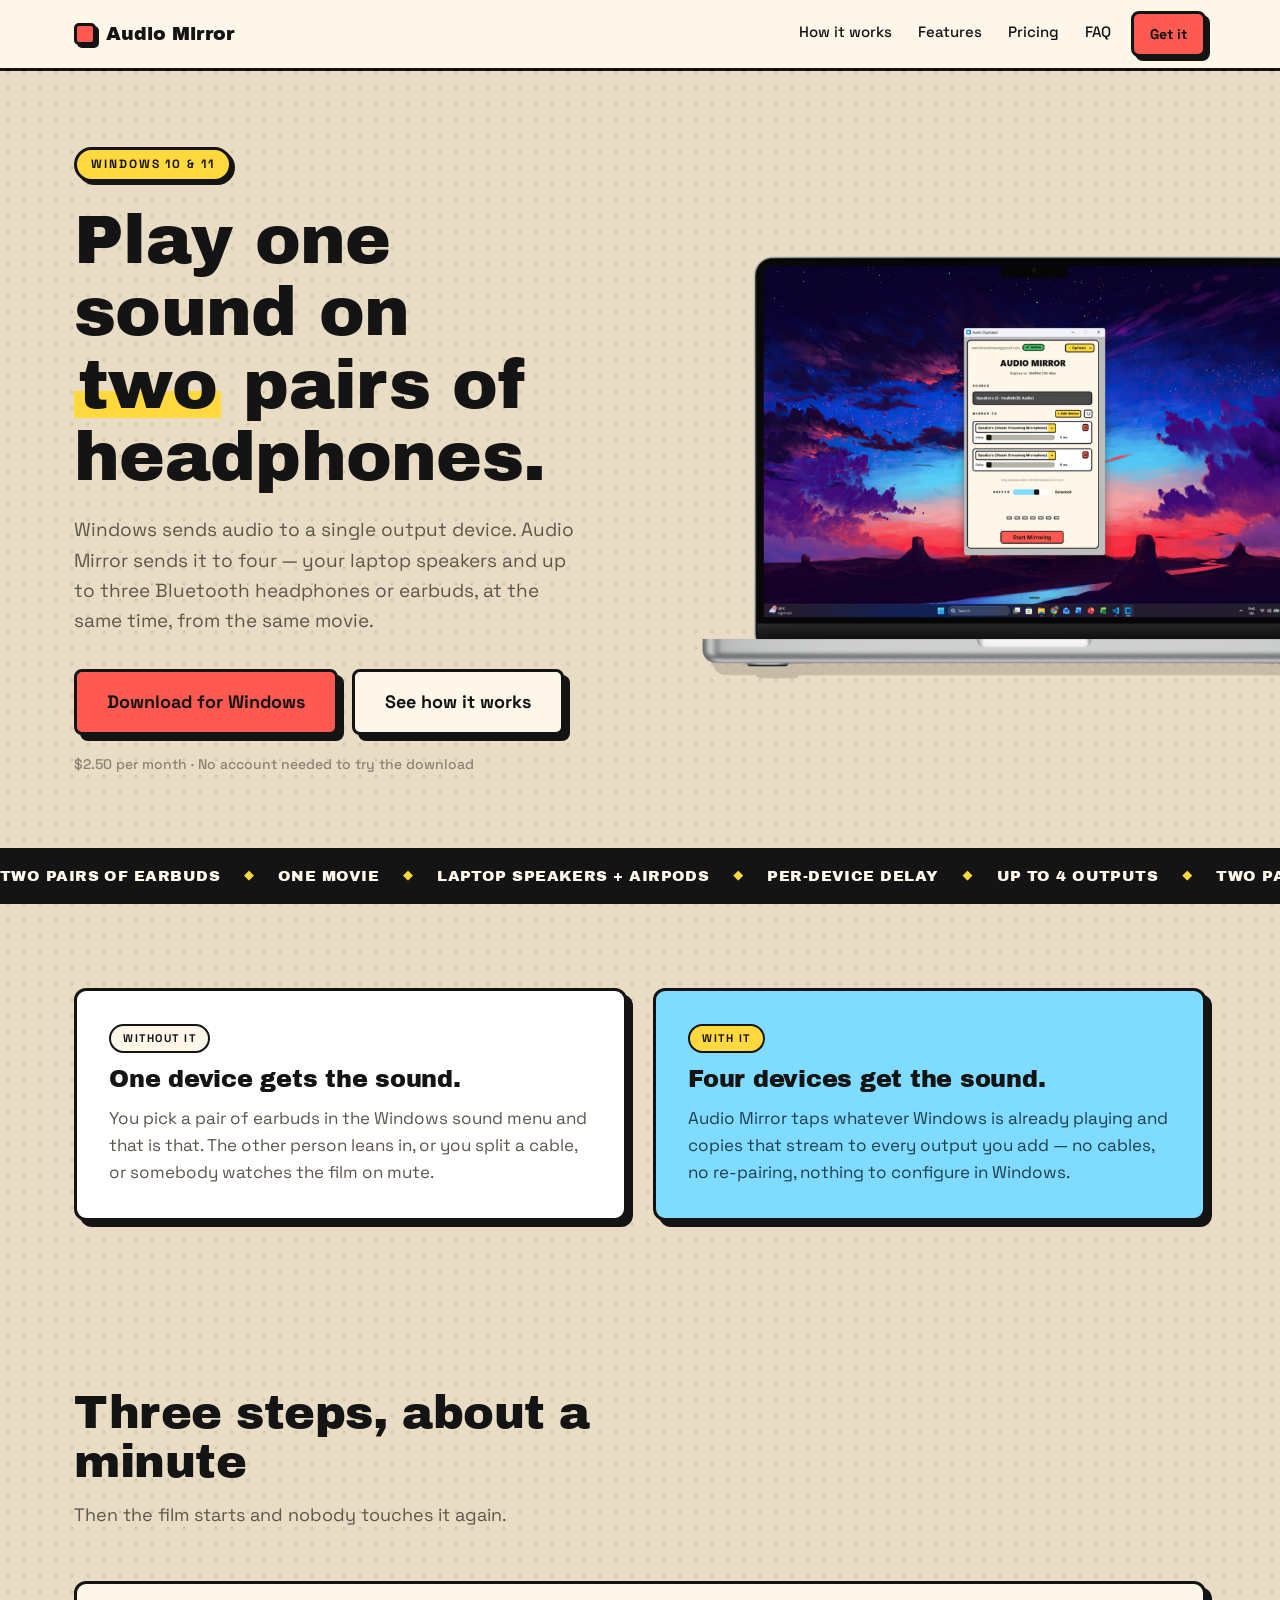
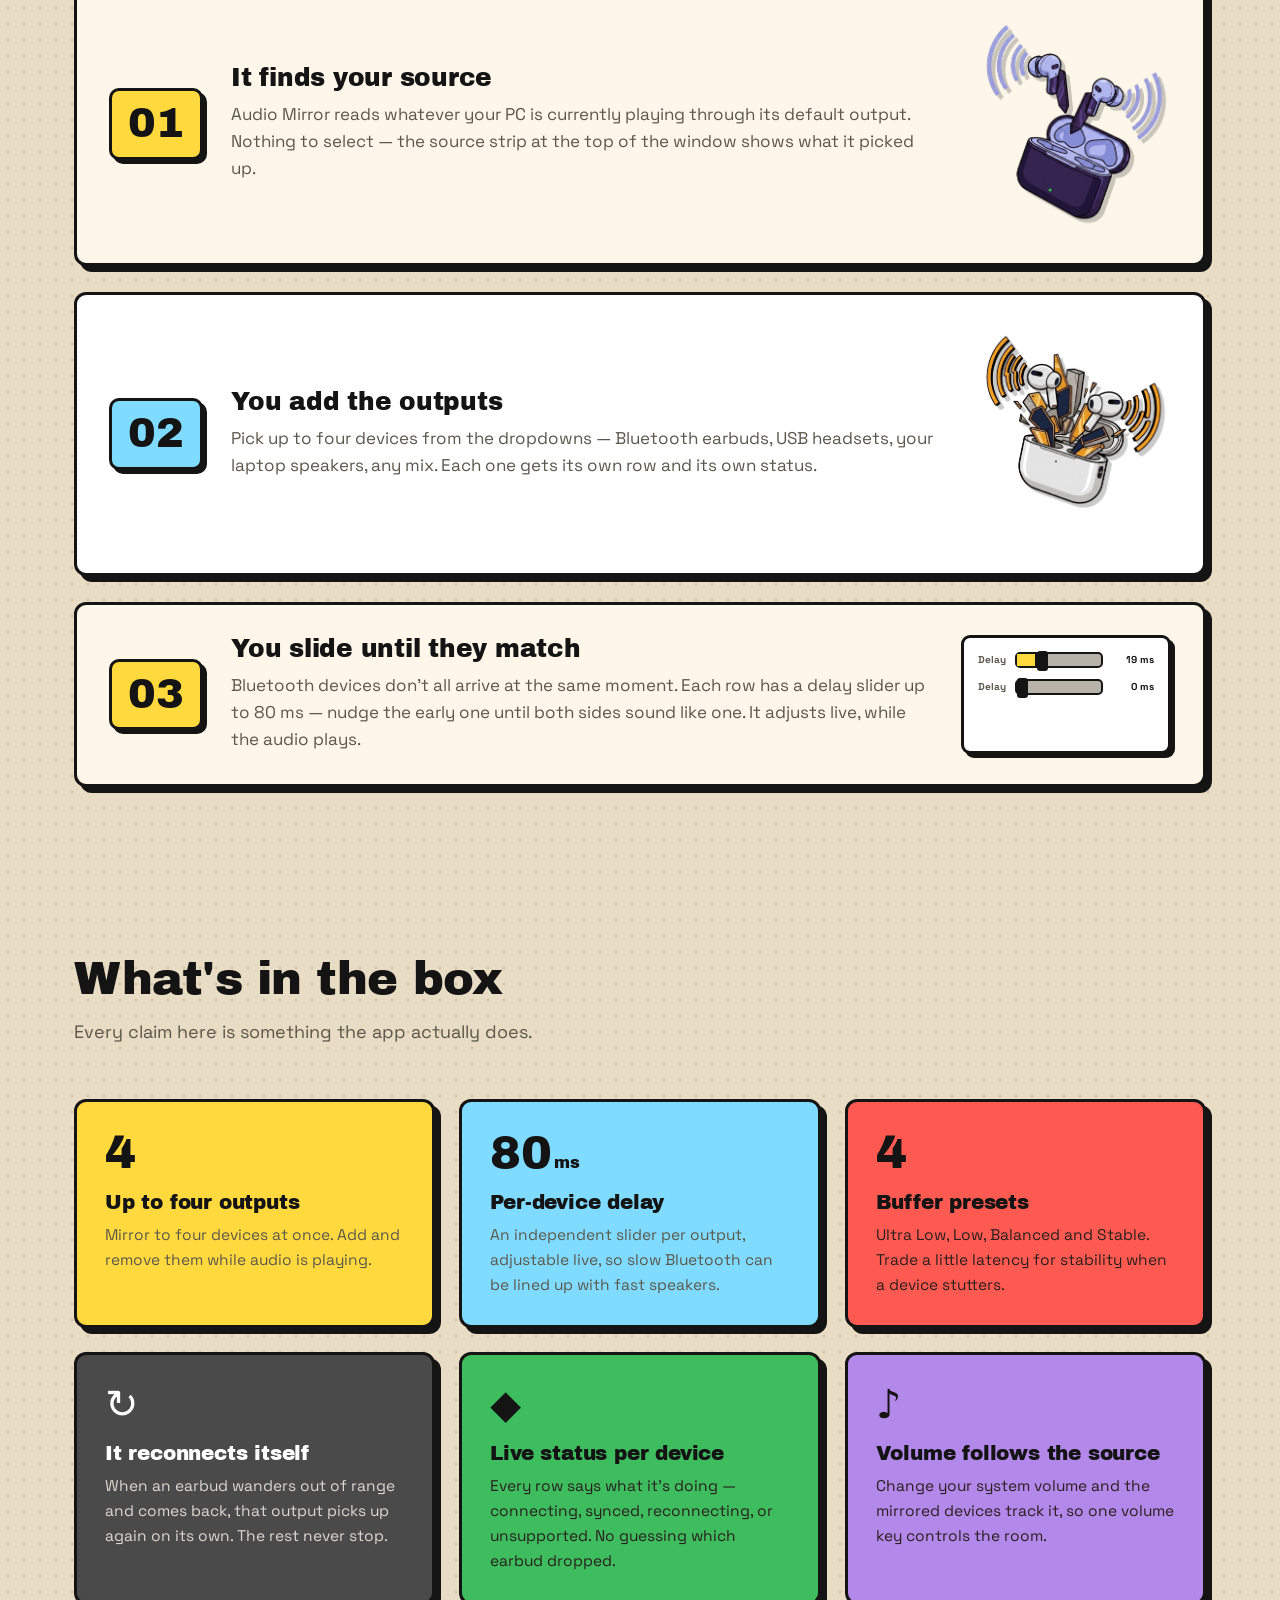
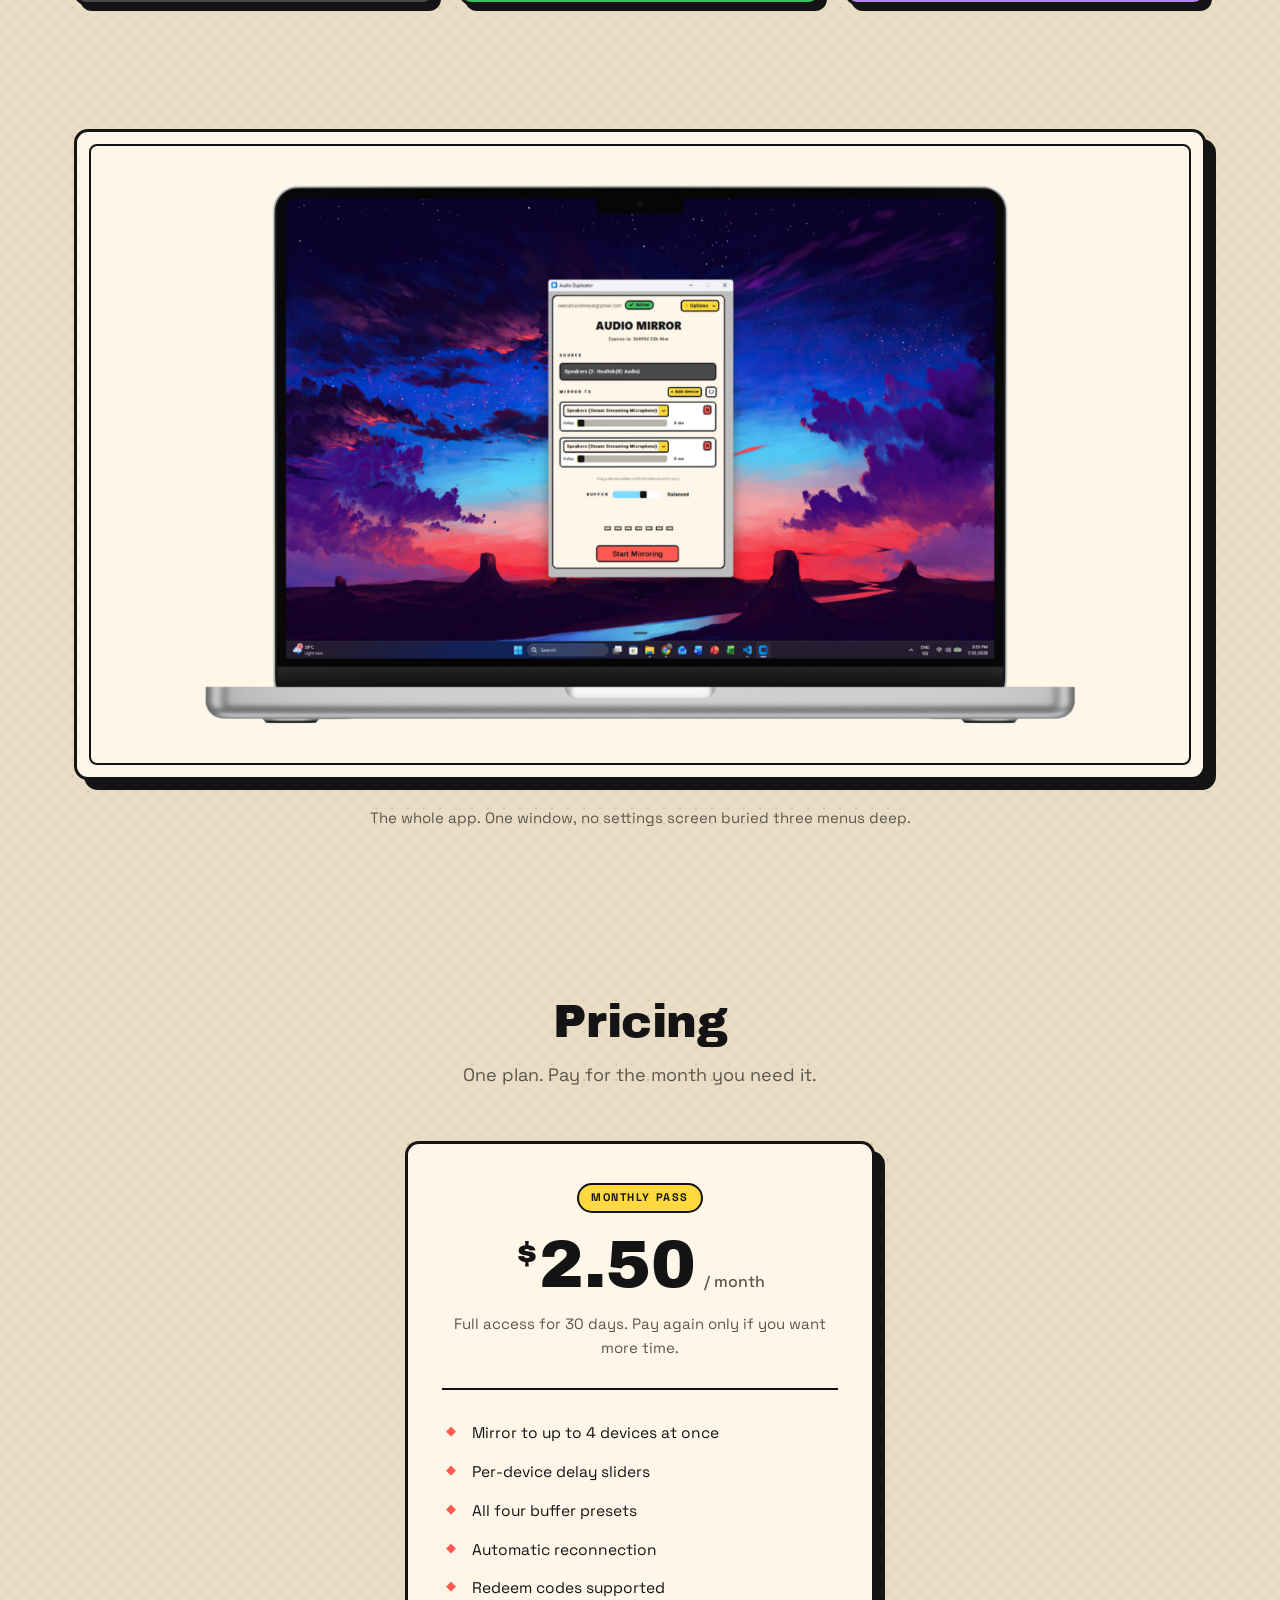
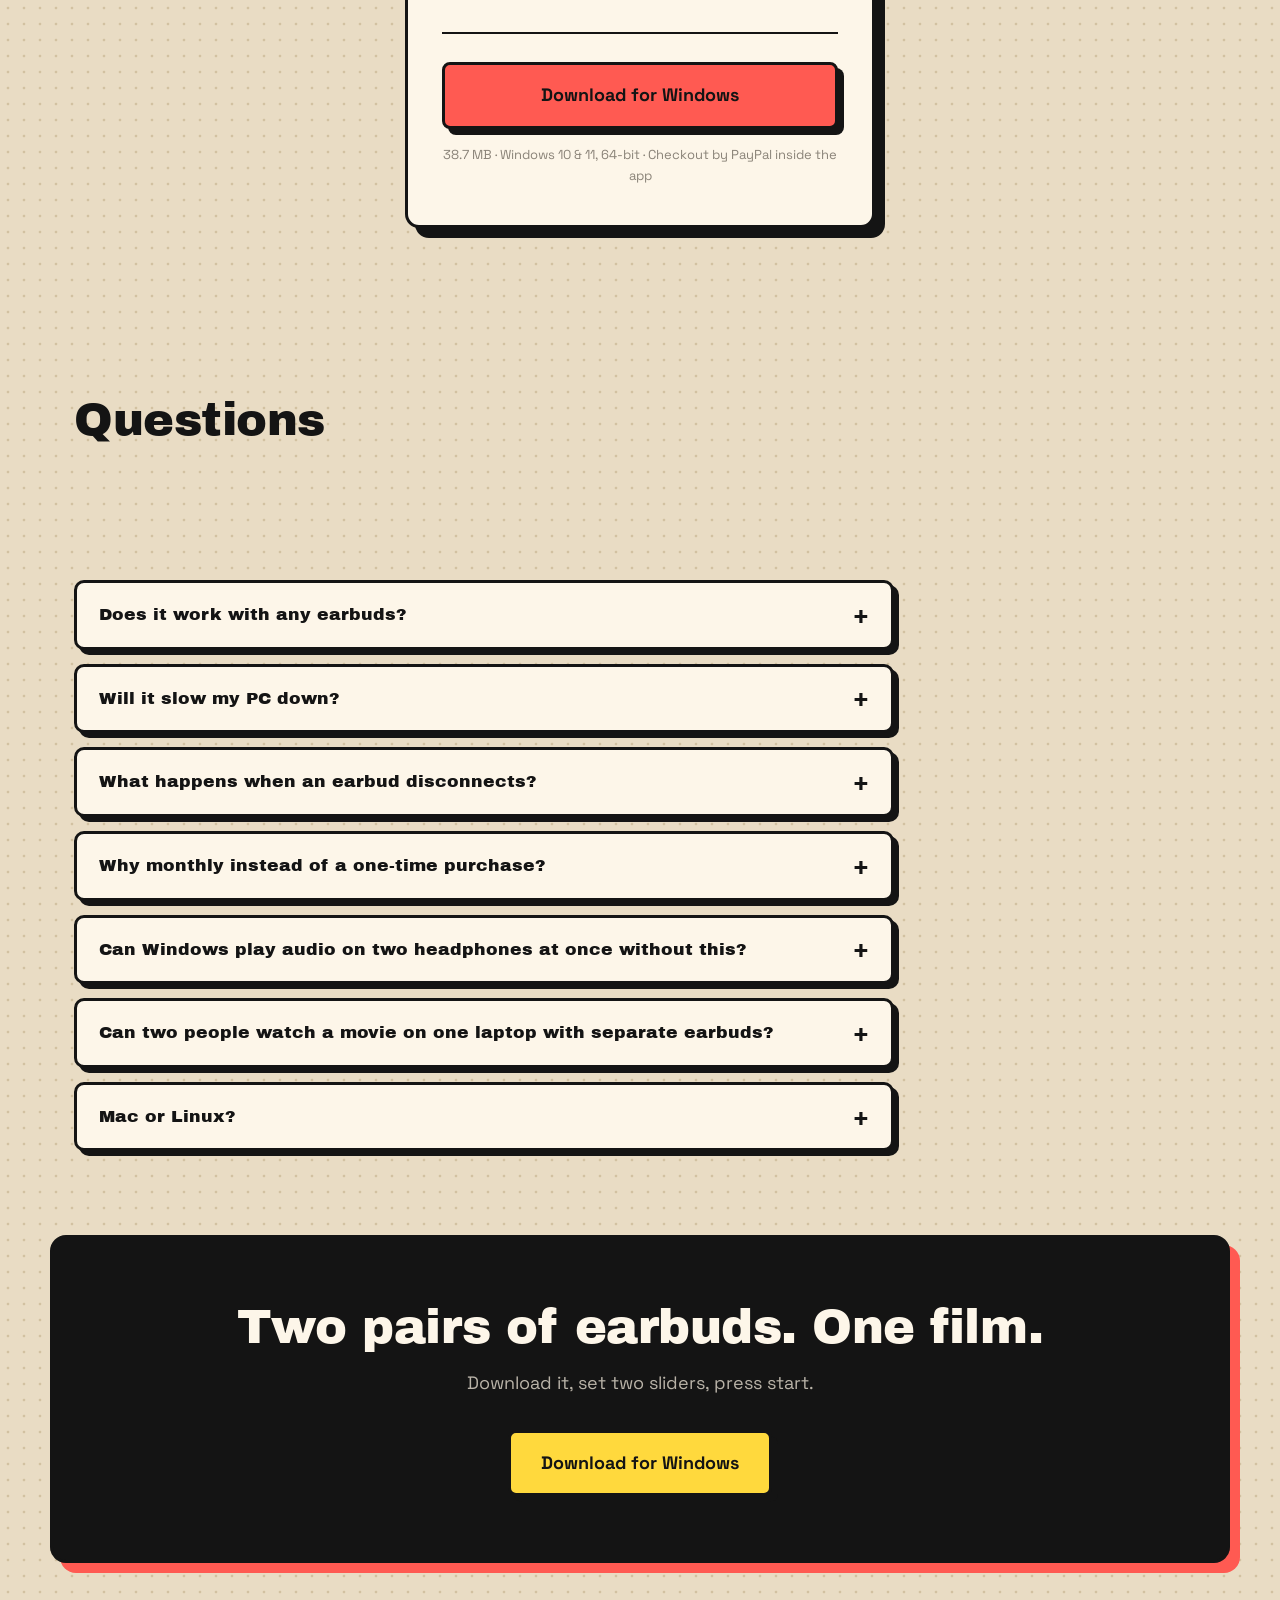
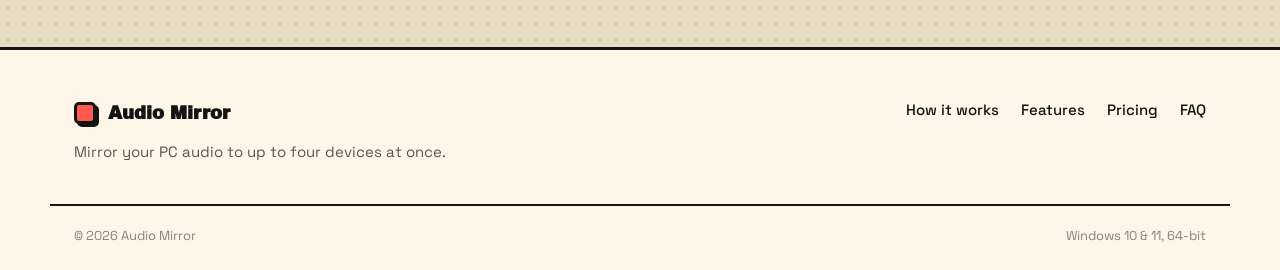
==== commit b95e0854: "Quote the delay slider range as 80 ms on the site Five places said 400 ms: the JSON-LD featureList, " ====
--- a/index.html
+++ b/index.html
@@ -76,7 +76,7 @@
       "fileSize": "38.7 MB",
       "featureList": [
         "Mirror audio to up to 4 output devices at once",
-        "Independent delay slider per device, up to 400 ms",
+        "Independent delay slider per device, up to 80 ms",
         "Four buffer presets: Ultra Low, Low, Balanced, Stable",
         "Automatic reconnection when a device drops out",
         "Live per-device status",
@@ -101,7 +101,7 @@
           "name": "Will the two sides be perfectly in sync?",
           "acceptedAnswer": {
             "@type": "Answer",
-            "text": "Close enough that you stop noticing, once you've set the sliders. Bluetooth devices each add their own delay, and no software can remove delay that has already happened — so Audio Mirror lets you delay the faster device to match the slower one. That's what the per-row slider does, up to 400 ms."
+            "text": "Close enough that you stop noticing, once you've set the sliders. Bluetooth devices each add their own delay, and no software can remove delay that has already happened — so Audio Mirror lets you delay the faster device to match the slower one. That's what the per-row slider does, up to 80 ms."
           }
         },
         {
@@ -299,13 +299,13 @@
           <h3>You slide until they match</h3>
           <p>
             Bluetooth devices don't all arrive at the same moment. Each row has
-            a delay slider up to 400&nbsp;ms — nudge the early one until both
+            a delay slider up to 80&nbsp;ms — nudge the early one until both
             sides sound like one. It adjusts live, while the audio plays.
           </p>
         </div>
         <div class="step-art step-art-slider">
           <div class="slider-demo" aria-hidden="true">
-            <div class="sd-row"><span class="sd-label">Delay</span><div class="sd-track"><div class="sd-fill" style="--w:22%"></div><div class="sd-knob" style="--x:22%"></div></div><span class="sd-val">88 ms</span></div>
+            <div class="sd-row"><span class="sd-label">Delay</span><div class="sd-track"><div class="sd-fill" style="--w:55%"></div><div class="sd-knob" style="--x:55%"></div></div><span class="sd-val">44 ms</span></div>
             <div class="sd-row"><span class="sd-label">Delay</span><div class="sd-track"><div class="sd-fill" style="--w:0%"></div><div class="sd-knob" style="--x:0%"></div></div><span class="sd-val">0 ms</span></div>
             <div class="sd-sync">◆ BOTH SYNCED</div>
           </div>
@@ -331,7 +331,7 @@
       </article>
 
       <article class="feat feat-cyan">
-        <div class="feat-num">400<small>ms</small></div>
+        <div class="feat-num">80<small>ms</small></div>
         <h3>Per-device delay</h3>
         <p>An independent slider per output, adjustable live, so slow Bluetooth can be lined up with fast speakers.</p>
       </article>
@@ -422,7 +422,7 @@
           Bluetooth devices each add their own delay, and no software can remove
           delay that has already happened — so Audio Mirror lets you delay the
           <em>faster</em> device to match the slower one. That's what the
-          per-row slider does, up to 400&nbsp;ms.
+          per-row slider does, up to 80&nbsp;ms.
         </p>
       </details>
 
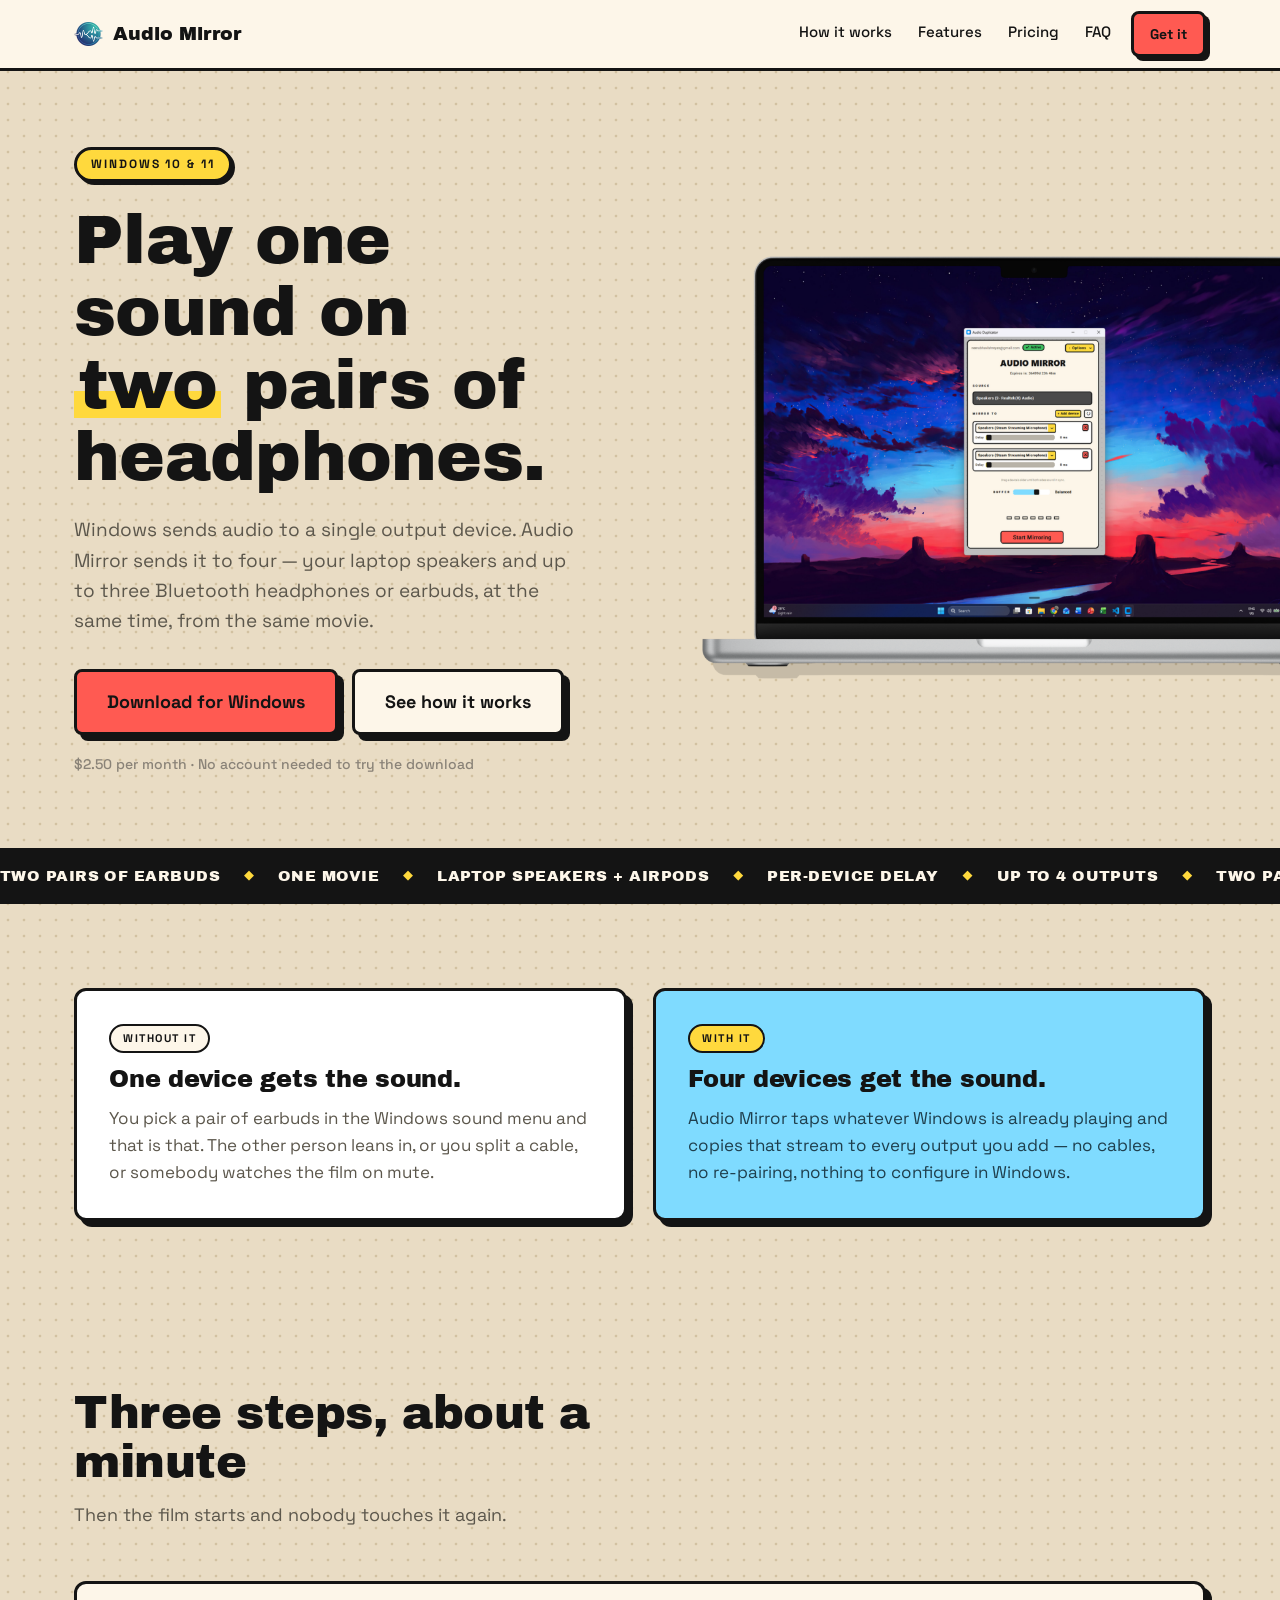
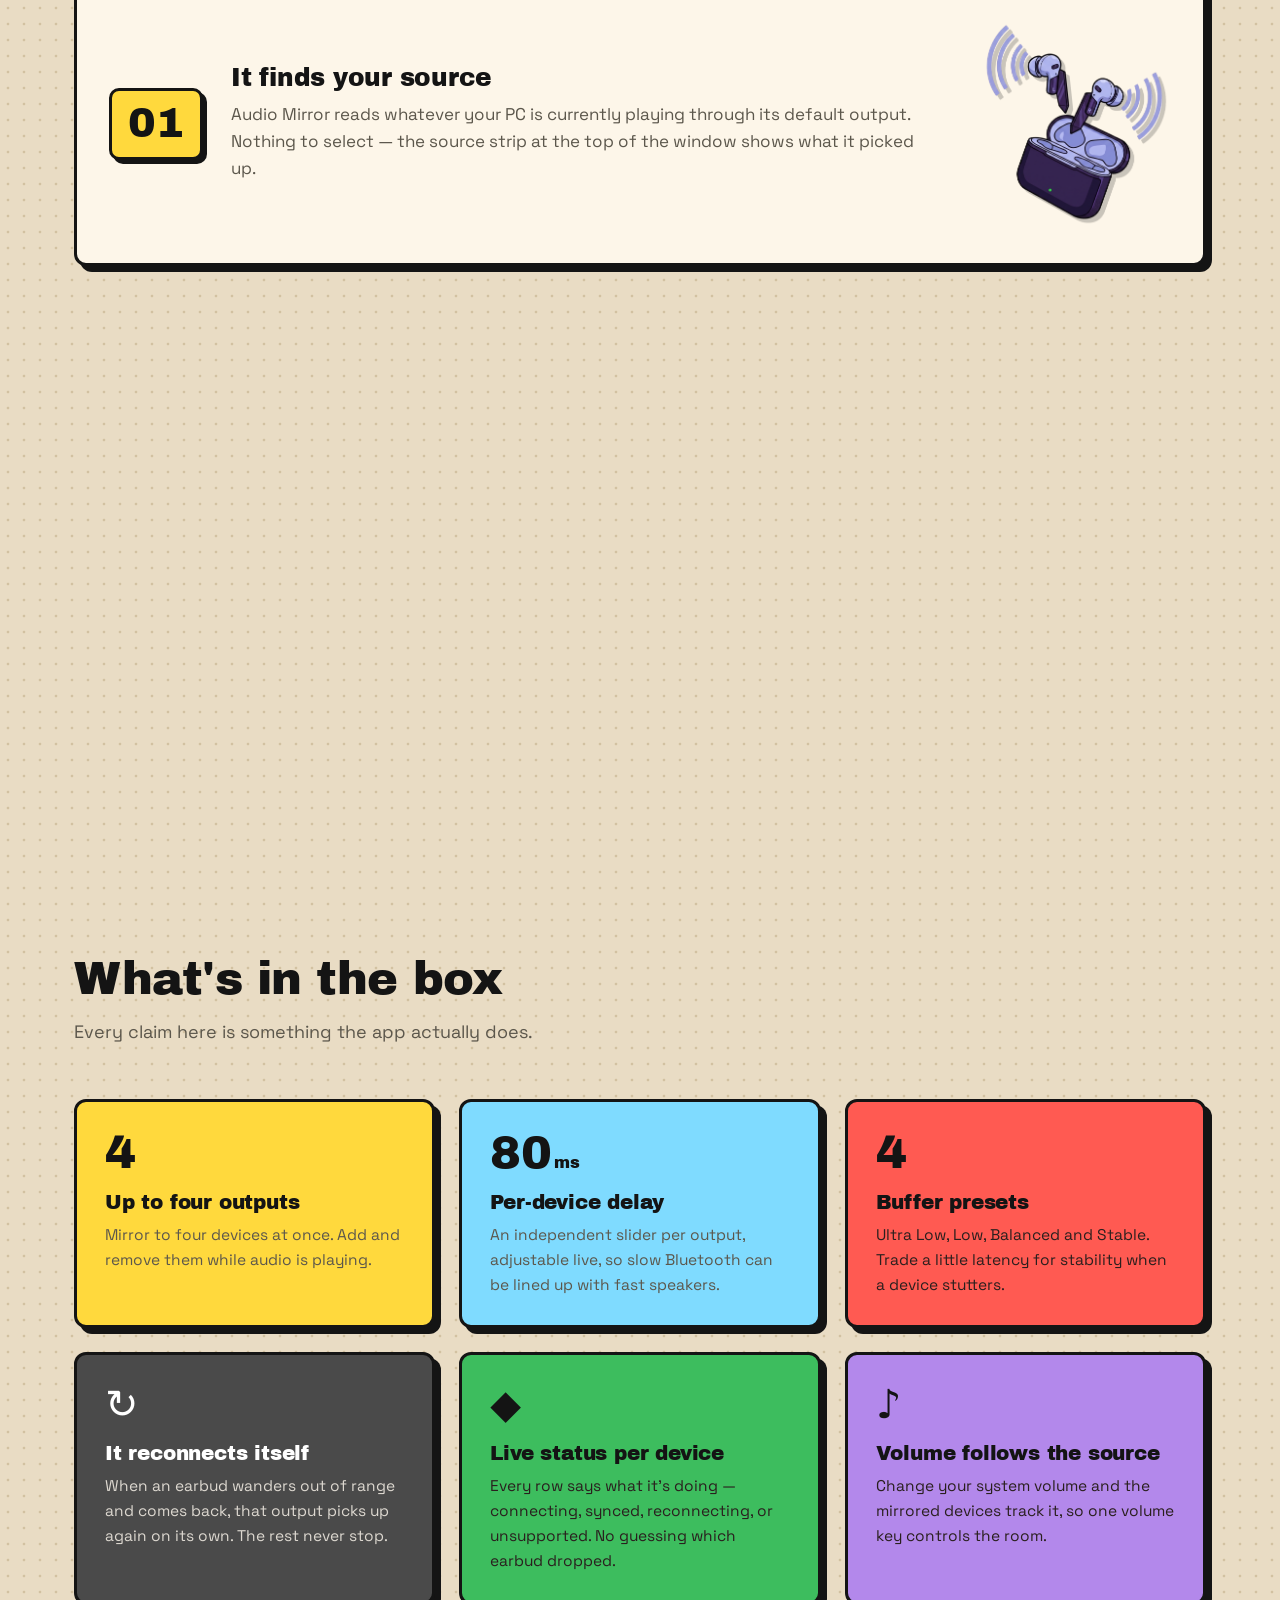
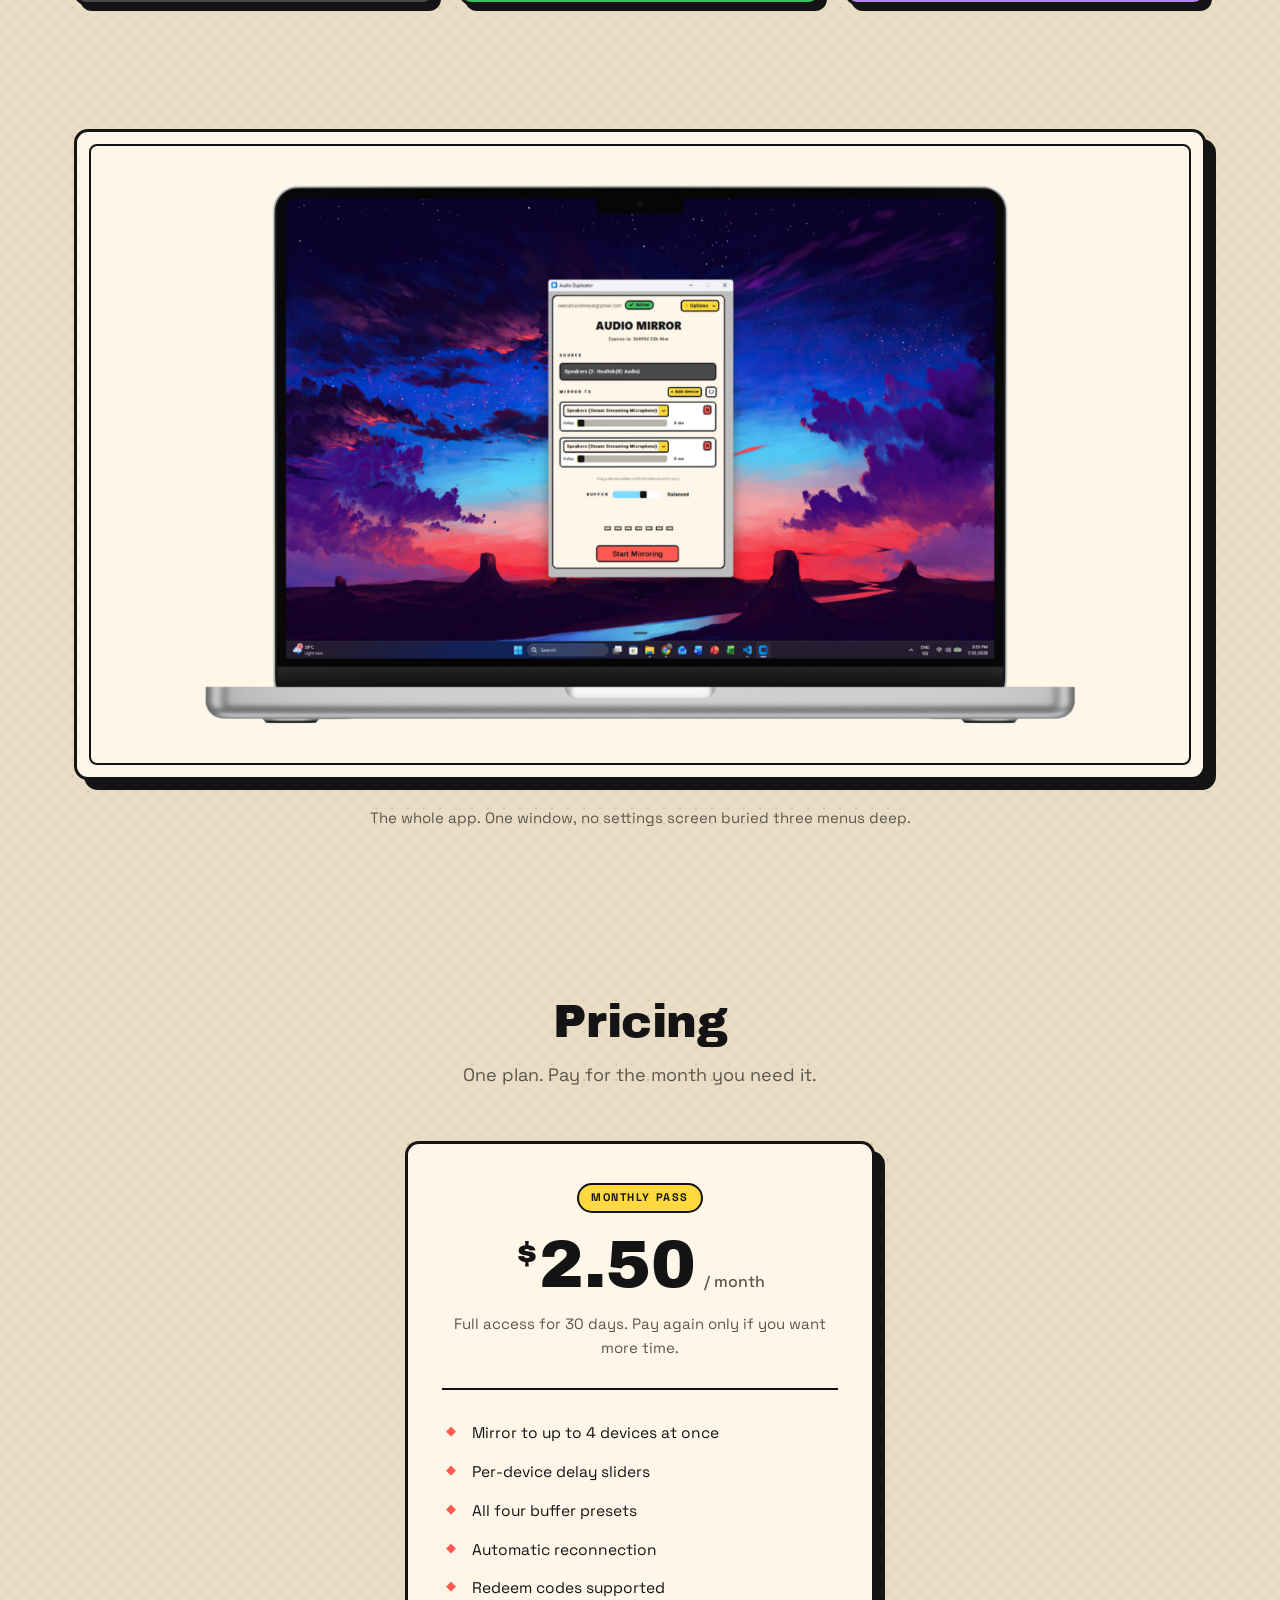
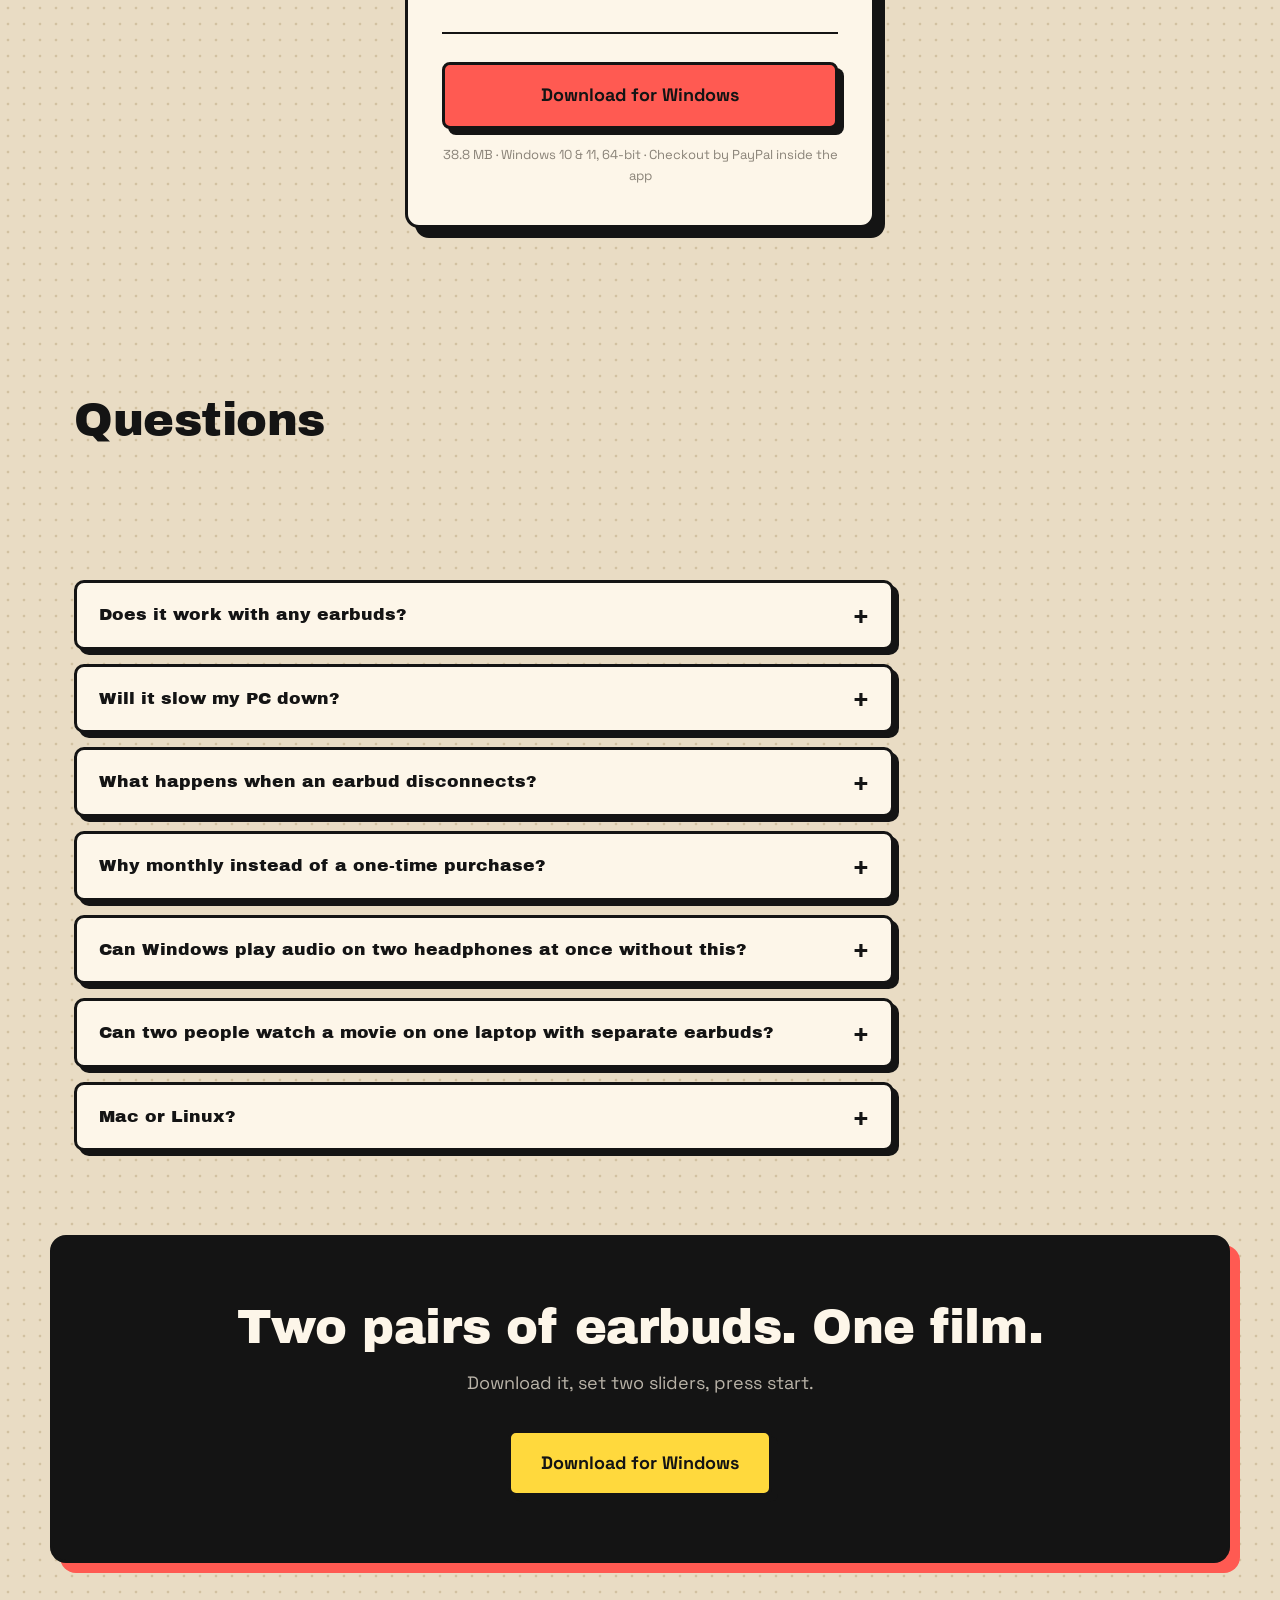
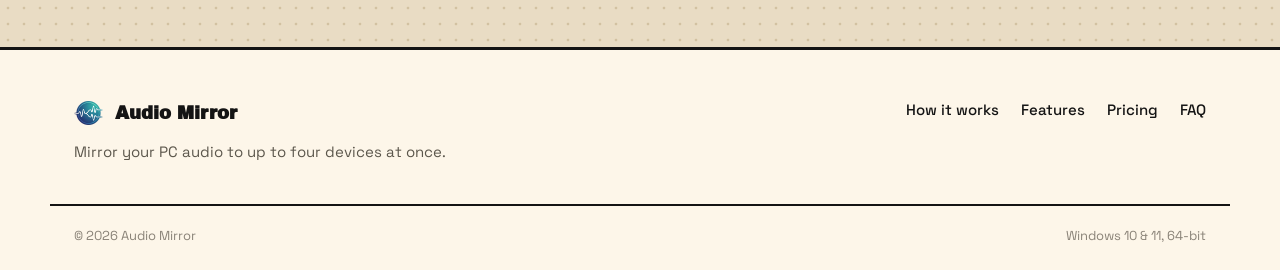
==== commit 98d565e0: "Use the waveform logo for the app icon and site mark The app had no icon of its own: the spec carrie" ====
--- a/index.html
+++ b/index.html
@@ -4,7 +4,8 @@
 <meta charset="UTF-8">
 <meta name="viewport" content="width=device-width, initial-scale=1">
 
-<link rel="icon" type="image/svg+xml" href="/favicon.svg">
+<link rel="icon" type="image/png" sizes="256x256" href="/icon-256.png">
+<link rel="apple-touch-icon" href="/icon-256.png">
 
 <!-- Titled for what people actually type: "play audio on two
      headphones at once", not for the brand name, which nobody is
@@ -73,7 +74,7 @@
       "installUrl": "https://dittomao.github.io/#get",
       "screenshot": "https://dittomao.github.io/app-shot.png",
       "softwareRequirements": "Windows 10 or 11, 64-bit",
-      "fileSize": "38.7 MB",
+      "fileSize": "38.8 MB",
       "featureList": [
         "Mirror audio to up to 4 output devices at once",
         "Independent delay slider per device, up to 80 ms",
@@ -401,7 +402,7 @@
         Download for Windows
       </a>
       <p class="price-foot">
-        38.7&nbsp;MB · Windows 10 &amp; 11, 64-bit · Checkout by PayPal inside the app
+        38.8&nbsp;MB · Windows 10 &amp; 11, 64-bit · Checkout by PayPal inside the app
       </p>
     </div>
   </div>
--- a/styles.css
+++ b/styles.css
@@ -121,11 +121,11 @@
   margin-right:auto;
 }
 .brand-mark{
-  width:22px;height:22px;flex:none;
-  background:var(--coral);
-  border:var(--rule) solid var(--ink);
-  border-radius:5px;
-  box-shadow:3px 3px 0 var(--ink);
+  /* The waveform logo shipped with the app and shown in the header/footer,
+     so visitors see the same mark everywhere. Rendered at 24px in the header
+     from a hi-dpi 96px source; the aspect is ~1.19, not square. */
+  width:29px;height:24px;flex:none;
+  background:url("logo.png") center/contain no-repeat;
 }
 .nav-links{display:flex;gap:26px}
 .nav-links a{
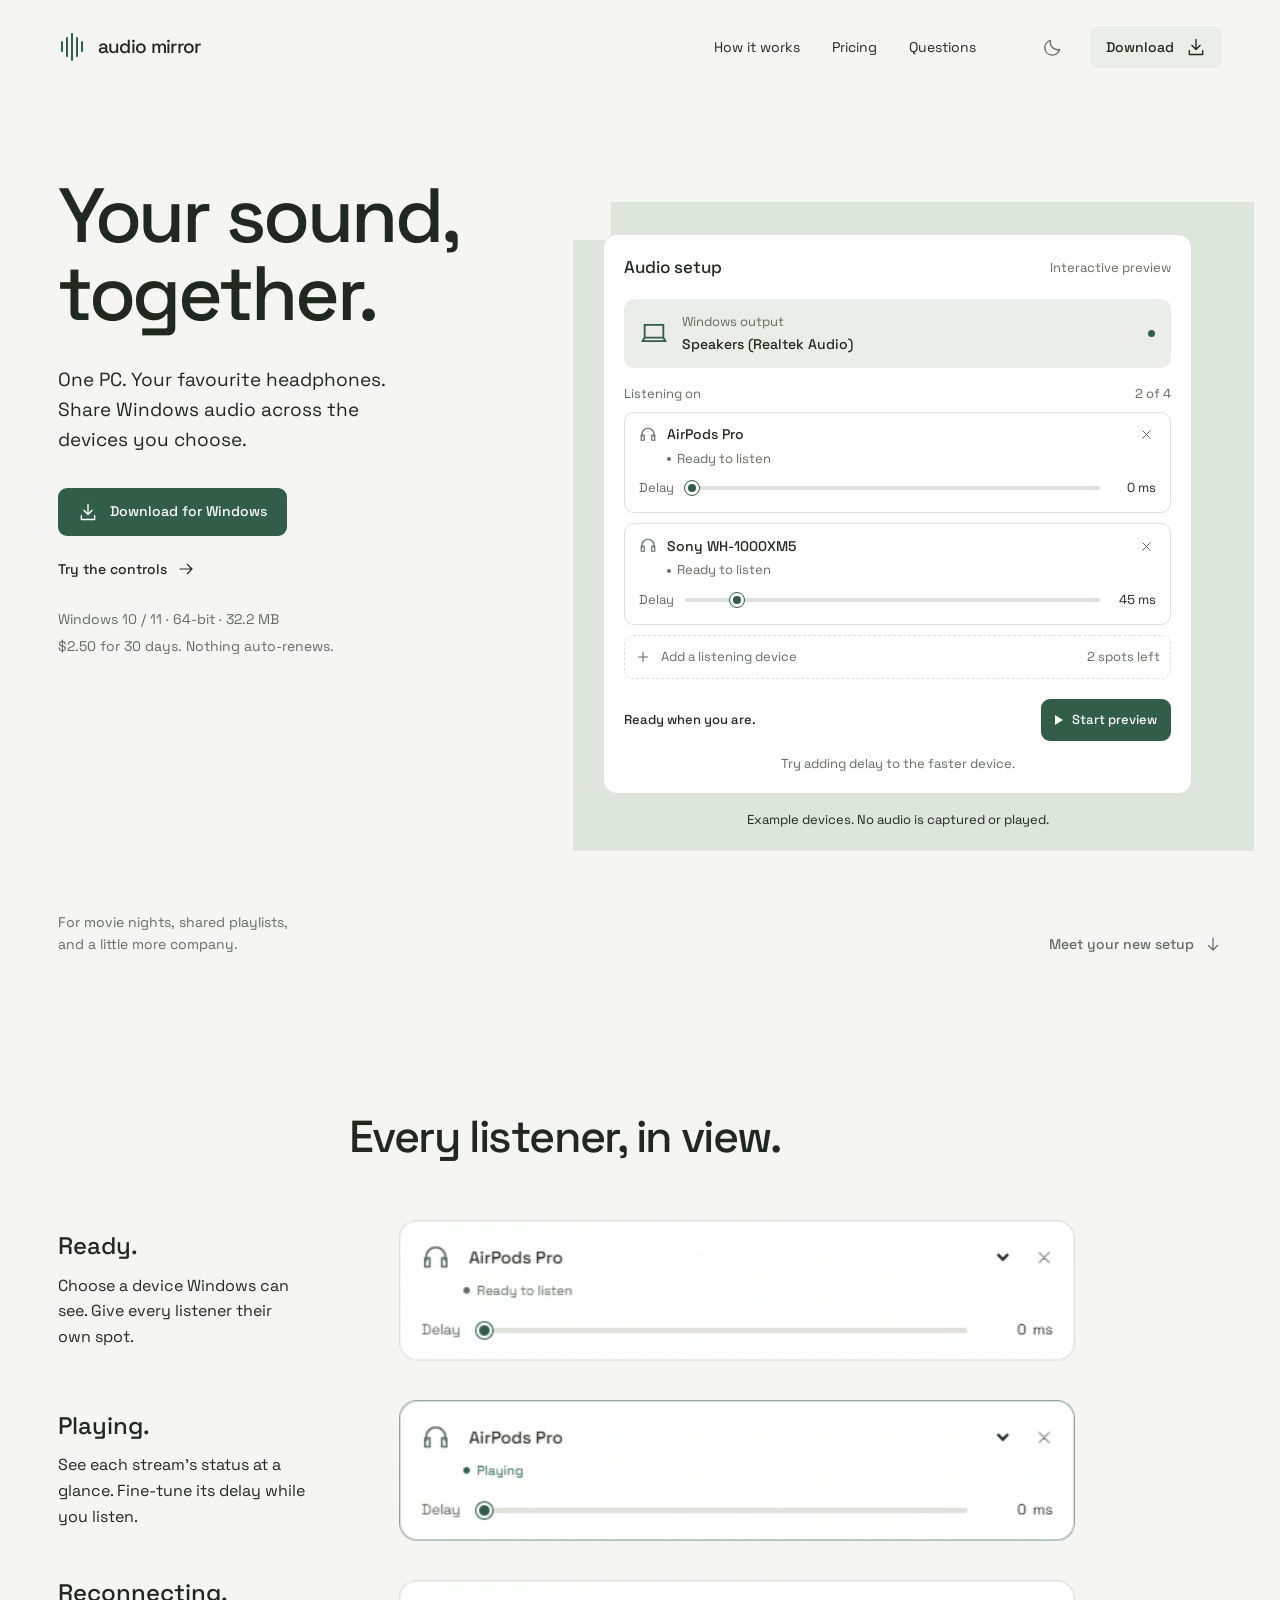
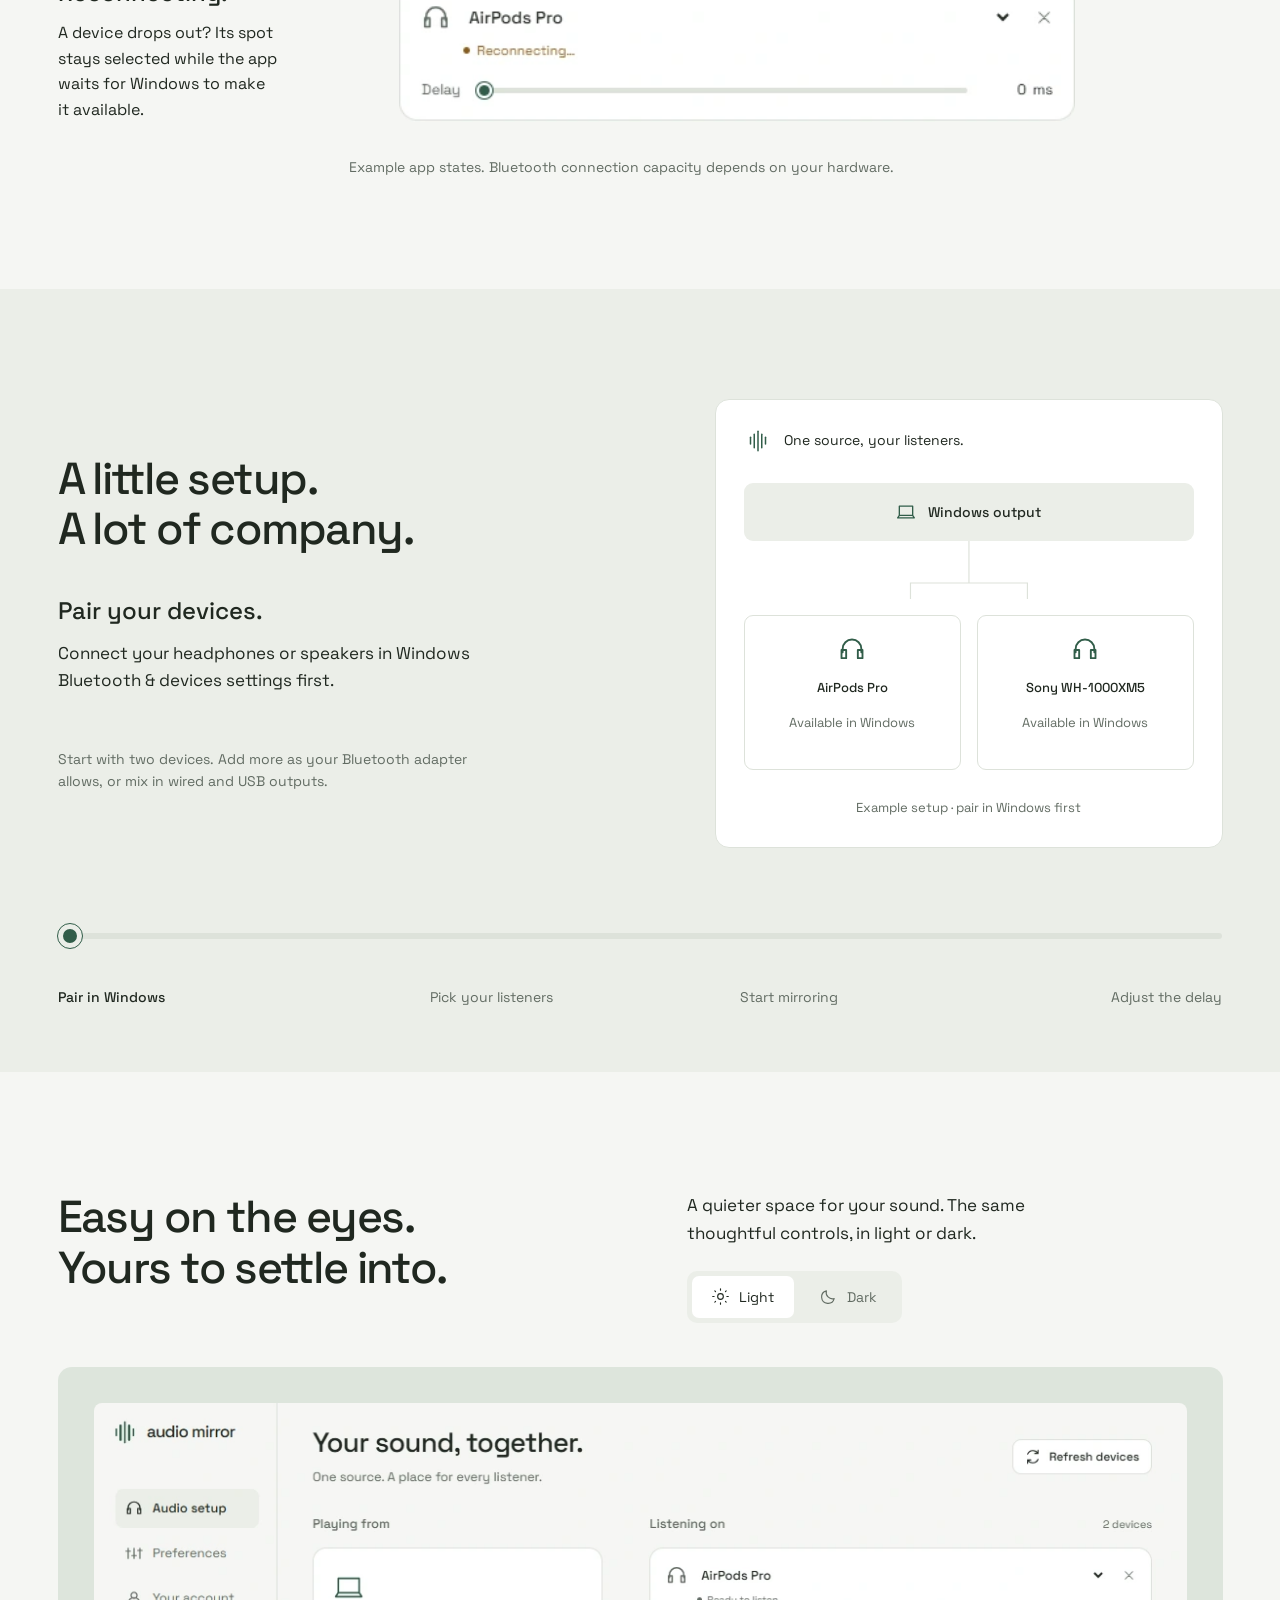
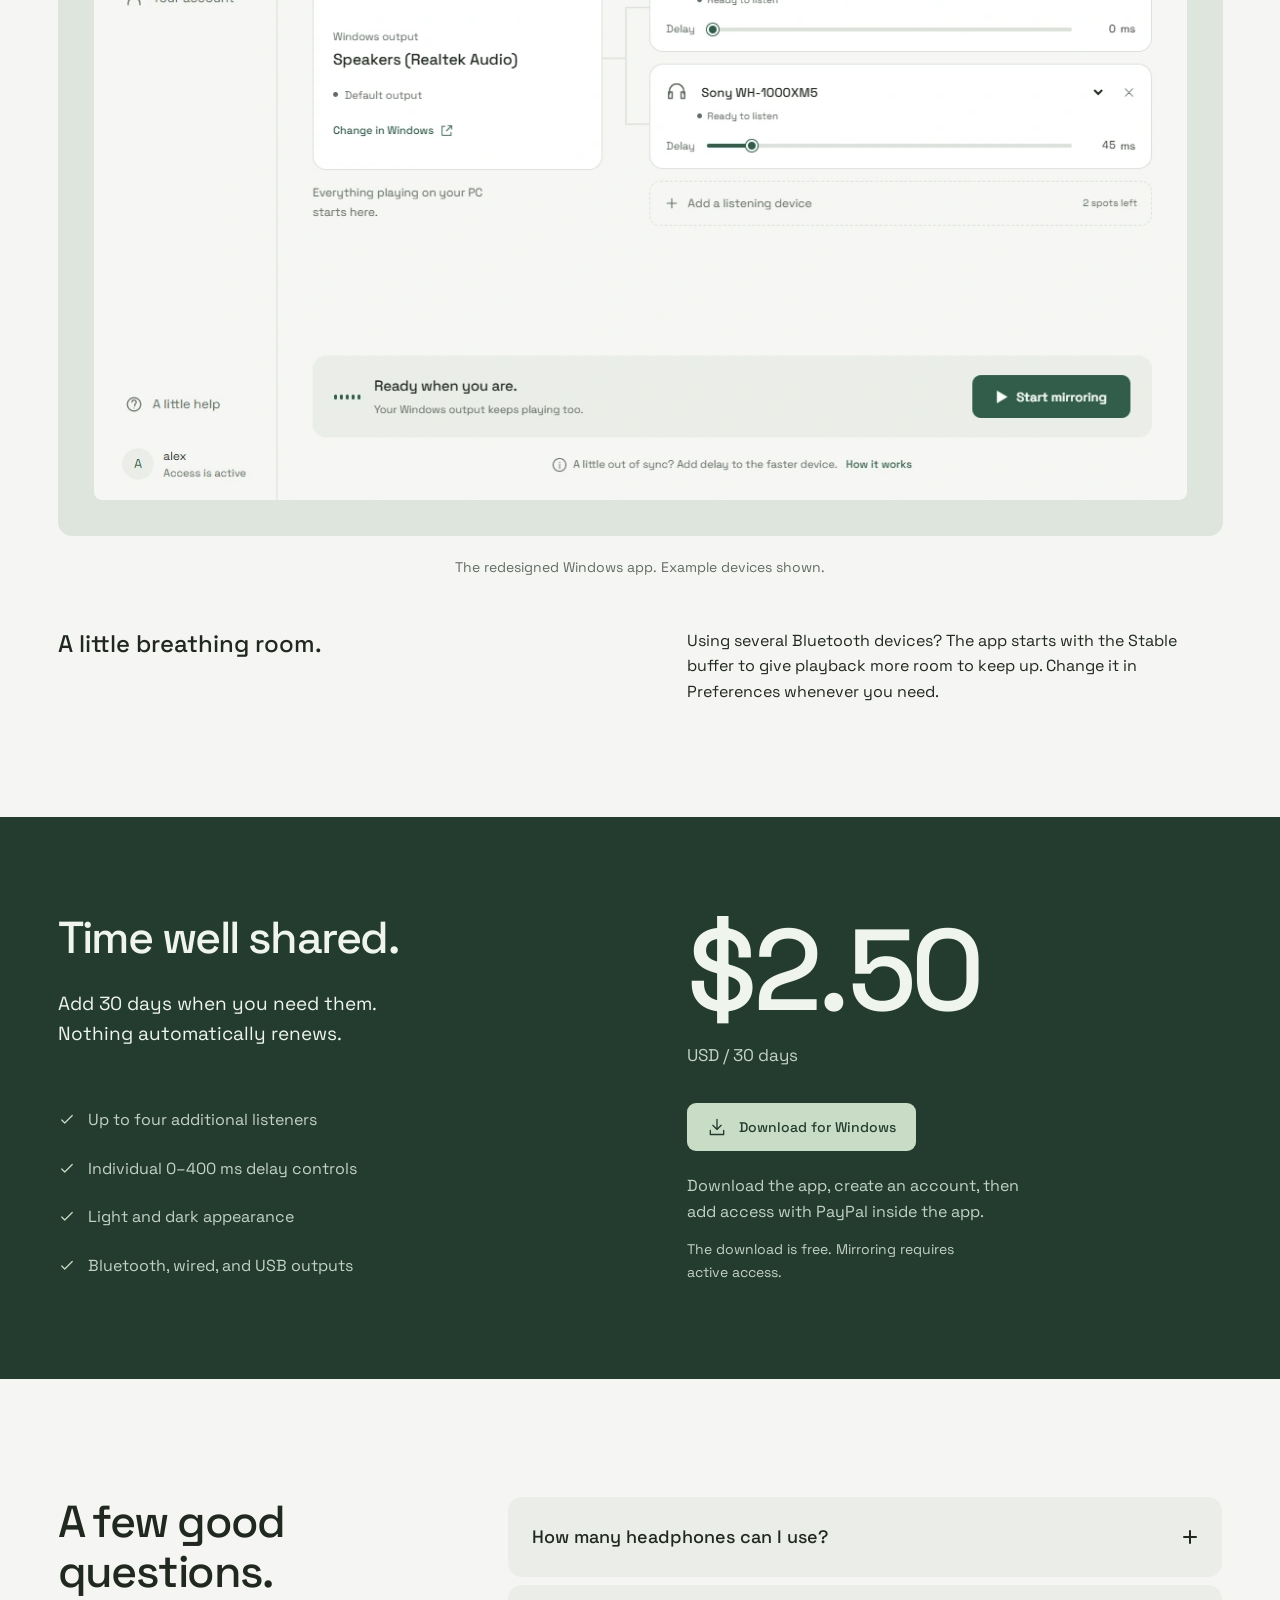
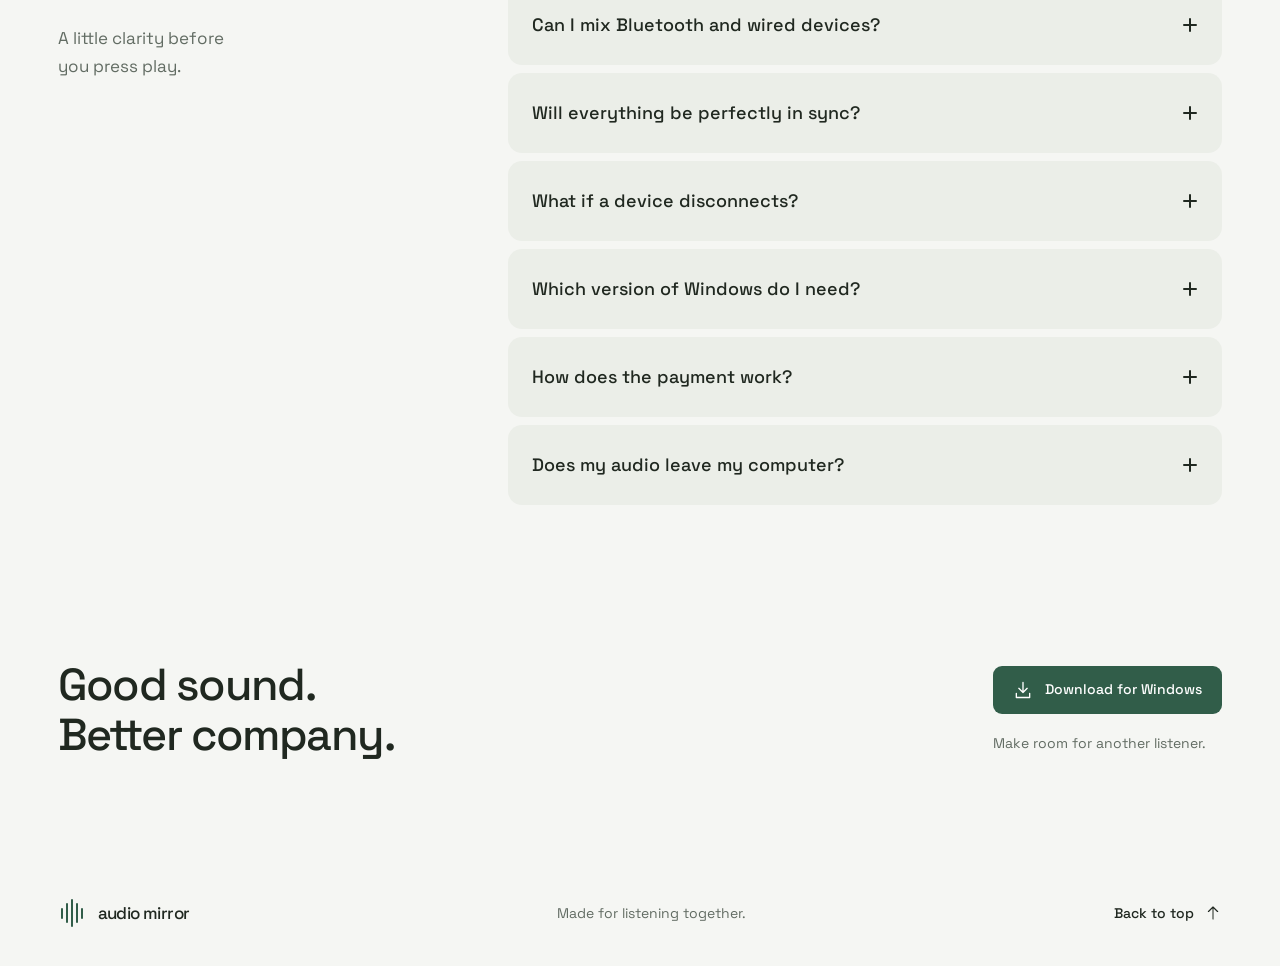
==== commit 5e8f1c5d: "Redesign Audio Mirror site and update Windows app" ====
--- a/index.html
+++ b/index.html
@@ -1,533 +1,183 @@
-<!DOCTYPE html>
-<html lang="en">
+<!doctype html>
+<html lang="en" data-theme="light">
 <head>
-<meta charset="UTF-8">
-<meta name="viewport" content="width=device-width, initial-scale=1">
-
-<link rel="icon" type="image/png" sizes="256x256" href="/icon-256.png">
-<link rel="apple-touch-icon" href="/icon-256.png">
-
-<!-- Titled for what people actually type: "play audio on two
-     headphones at once", not for the brand name, which nobody is
-     searching for yet. -->
-<title>Audio Mirror — Play PC Audio on Two Headphones at Once</title>
-<meta name="description" content="Windows app that plays your PC audio on up to four headphones or speakers at the same time. Per-device delay sliders keep Bluetooth earbuds in sync. $2.50 a month.">
-<link rel="canonical" href="https://dittomao.github.io/">
-
-<meta name="robots" content="index, follow, max-image-preview:large, max-snippet:-1">
-<meta name="theme-color" content="#F4F2EC">
-
-<meta property="og:site_name" content="Audio Mirror">
-<meta property="og:title" content="Audio Mirror — Play PC Audio on Two Headphones at Once">
-<meta property="og:description" content="Windows sends audio to one device. Audio Mirror sends it to four, with a per-device delay slider to get them in sync.">
-<meta property="og:type" content="website">
-<meta property="og:url" content="https://dittomao.github.io/">
-<meta property="og:image" content="https://dittomao.github.io/app-shot.png">
-<meta property="og:image:width" content="1366">
-<meta property="og:image:height" content="768">
-<meta property="og:image:alt" content="The Audio Mirror window, showing two mirror rows each with a delay slider.">
-<meta property="og:locale" content="en_US">
-
-<meta name="twitter:card" content="summary_large_image">
-<meta name="twitter:title" content="Audio Mirror — Play PC Audio on Two Headphones at Once">
-<meta name="twitter:description" content="Windows sends audio to one device. Audio Mirror sends it to four, with a per-device delay slider to get them in sync.">
-<meta name="twitter:image" content="https://dittomao.github.io/app-shot.png">
-
-<link rel="preconnect" href="https://fonts.googleapis.com">
-<link rel="preconnect" href="https://fonts.gstatic.com" crossorigin>
-<link href="https://fonts.googleapis.com/css2?family=Archivo+Black&family=Space+Grotesk:wght@400;500;700&display=swap" rel="stylesheet">
-<link rel="stylesheet" href="styles.css">
-
-<!-- Google Analytics (GA4). Carried over from the previous React build of
-     this site so the property keeps collecting without a gap. -->
-<script async src="https://www.googletagmanager.com/gtag/js?id=G-W13R1KR6K1"></script>
-<script>
-  window.dataLayer = window.dataLayer || [];
-  function gtag(){dataLayer.push(arguments);}
-  gtag('js', new Date());
-  gtag('config', 'G-W13R1KR6K1');
-</script>
-
-<!-- The hero image is the Largest Contentful Paint element; preloading
-     it pulls the LCP forward, and Core Web Vitals is a ranking input. -->
-<link rel="preload" as="image" href="app-shot.png">
-
-<!-- Structured data. Two graphs: the product itself (price, platform,
-     features) and the FAQ. Both mirror text that is visible on the
-     page -- Google penalises structured data that claims things the
-     page does not show, and AI answer engines lift these fields
-     directly when they summarise the product. -->
-<script type="application/ld+json">
-{
-  "@context": "https://schema.org",
-  "@graph": [
-    {
+  <meta charset="utf-8">
+  <meta name="viewport" content="width=device-width, initial-scale=1">
+  <title>Audio Mirror — Share Windows Audio Across Your Headphones</title>
+  <meta name="description" content="Share your Windows audio with up to four additional headphones or speakers. Adjust each device's delay, see its status, and listen together. $2.50 for 30 days.">
+  <meta name="robots" content="index, follow, max-image-preview:large, max-snippet:-1">
+  <meta name="theme-color" content="#F5F6F3">
+  <link rel="canonical" href="https://dittomao.github.io/">
+  <link rel="icon" type="image/svg+xml" href="favicon.svg?v=594718c7c2d7">
+  <link rel="apple-touch-icon" href="icon-256.png?v=5b4c3affd7be">
+  <meta property="og:site_name" content="Audio Mirror">
+  <meta property="og:type" content="website">
+  <meta property="og:locale" content="en_US">
+  <meta property="og:url" content="https://dittomao.github.io/">
+  <meta property="og:title" content="Audio Mirror — Your sound, together.">
+  <meta property="og:description" content="Share Windows audio across your headphones and speakers, with individual delay controls. $2.50 for 30 days. Nothing auto-renews.">
+  <meta property="og:image" content="https://dittomao.github.io/assets/app-light.webp">
+  <meta property="og:image:width" content="1120">
+  <meta property="og:image:height" content="714">
+  <meta property="og:image:alt" content="Audio Mirror's redesigned Windows app, showing an example setup with two listening devices.">
+  <meta name="twitter:card" content="summary_large_image">
+  <meta name="twitter:title" content="Audio Mirror — Your sound, together.">
+  <meta name="twitter:description" content="Share Windows audio across your headphones. Individual delay controls. $2.50 for 30 days.">
+  <meta name="twitter:image" content="https://dittomao.github.io/assets/app-light.webp">
+  <script src="theme-init.js?v=3fa7280124bc"></script>
+  <link rel="stylesheet" href="styles.css?v=2a228575e81e">
+  <script src="script.js?v=6e89167df97d" defer></script>
+  <!-- Existing analytics property retained for the GitHub Pages site. -->
+  <script async src="https://www.googletagmanager.com/gtag/js?id=G-W13R1KR6K1"></script>
+  <script>
+    window.dataLayer = window.dataLayer || [];
+    function gtag(){dataLayer.push(arguments);}
+    gtag('js', new Date());
+    gtag('config', 'G-W13R1KR6K1');
+  </script>
+  <script type="application/ld+json">
+  {
+    "@context": "https://schema.org",
+    "@graph": [{
       "@type": "SoftwareApplication",
       "@id": "https://dittomao.github.io/#app",
       "name": "Audio Mirror",
       "url": "https://dittomao.github.io/",
-      "description": "Windows application that mirrors the PC's audio output to up to four devices at once, with an independent delay slider per device to compensate for Bluetooth latency.",
+      "description": "Share the default Windows audio output with up to four additional headphones or speakers, with independent added delay from 0 to 400 ms.",
       "applicationCategory": "MultimediaApplication",
-      "applicationSubCategory": "Audio routing",
-      "operatingSystem": "Windows 10, Windows 11 (64-bit)",
+      "operatingSystem": "Windows 10 or Windows 11, 64-bit",
       "downloadUrl": "https://dittomao.github.io/AudioMirror.exe",
-      "installUrl": "https://dittomao.github.io/#get",
-      "screenshot": "https://dittomao.github.io/app-shot.png",
-      "softwareRequirements": "Windows 10 or 11, 64-bit",
-      "fileSize": "38.8 MB",
-      "featureList": [
-        "Mirror audio to up to 4 output devices at once",
-        "Independent delay slider per device, up to 80 ms",
-        "Four buffer presets: Ultra Low, Low, Balanced, Stable",
-        "Automatic reconnection when a device drops out",
-        "Live per-device status",
-        "Mirrored volume follows the system volume"
-      ],
-      "offers": {
-        "@type": "Offer",
-        "price": "2.50",
-        "priceCurrency": "USD",
-        "category": "Subscription",
-        "description": "30 days of access. Nothing auto-renews.",
-        "availability": "https://schema.org/InStock",
-        "url": "https://dittomao.github.io/#pricing"
-      }
-    },
-    {
+      "screenshot": "https://dittomao.github.io/assets/app-light.webp",
+      "fileSize": "32222156 bytes",
+      "featureList": ["Up to four additional listening devices", "Independent 0–400 ms added delay", "Per-device stream status", "Light and dark appearance", "Four playback buffer presets"],
+      "offers": {"@type": "Offer", "price": "2.50", "priceCurrency": "USD", "description": "30 days of access. No automatic renewal.", "availability": "https://schema.org/InStock", "url": "https://dittomao.github.io/#pricing"}
+    }, {
       "@type": "FAQPage",
-      "@id": "https://dittomao.github.io/#faq",
-      "mainEntity": [
-        {
-          "@type": "Question",
-          "name": "Will the two sides be perfectly in sync?",
-          "acceptedAnswer": {
-            "@type": "Answer",
-            "text": "Close enough that you stop noticing, once you've set the sliders. Bluetooth devices each add their own delay, and no software can remove delay that has already happened — so Audio Mirror lets you delay the faster device to match the slower one. That's what the per-row slider does, up to 80 ms."
-          }
-        },
-        {
-          "@type": "Question",
-          "name": "Does it work with any earbuds?",
-          "acceptedAnswer": {
-            "@type": "Answer",
-            "text": "It works with whatever Windows lists as an output device — Bluetooth, USB, or built-in. Some devices refuse the format the app asks for; those are marked \"Unsupported\" in their row rather than failing silently."
-          }
-        },
-        {
-          "@type": "Question",
-          "name": "Will it slow my PC down?",
-          "acceptedAnswer": {
-            "@type": "Answer",
-            "text": "It's a small app doing a steady, low-level job: reading one audio stream and writing it to a few others. It runs its audio threads at raised priority so playback stays smooth, which is standard for audio software."
-          }
-        },
-        {
-          "@type": "Question",
-          "name": "What happens when an earbud disconnects?",
-          "acceptedAnswer": {
-            "@type": "Answer",
-            "text": "That row switches to \"Reconnecting\" and keeps trying, and you get a notification. The other outputs carry on uninterrupted. When the device comes back it rejoins on its own."
-          }
-        },
-        {
-          "@type": "Question",
-          "name": "Why monthly instead of a one-time purchase?",
-          "acceptedAnswer": {
-            "@type": "Answer",
-            "text": "A month costs $2.50 and then stops. It is not a recurring subscription — nothing auto-renews and there is nothing to remember to cancel. When the month runs out, access simply expires, and you pay again only if you still want it."
-          }
-        },
-        {
-          "@type": "Question",
-          "name": "Can Windows play audio on two headphones at once without this?",
-          "acceptedAnswer": {
-            "@type": "Answer",
-            "text": "Not directly. Windows sends audio to one output device at a time, and the Stereo Mix workaround only exists on some sound cards, routes a single extra device, and gives you no way to correct the delay between them. Audio Mirror handles up to four outputs and gives each one its own delay slider."
-          }
-        },
-        {
-          "@type": "Question",
-          "name": "Can two people watch a movie on one laptop with separate earbuds?",
-          "acceptedAnswer": {
-            "@type": "Answer",
-            "text": "That is the case this was built for. Pair both sets of Bluetooth earbuds to the laptop, add them as two outputs, and line them up with the delay sliders — one film, two people, nobody sharing a cable or leaning in."
-          }
-        },
-        {
-          "@type": "Question",
-          "name": "Mac or Linux?",
-          "acceptedAnswer": {
-            "@type": "Answer",
-            "text": "Not yet. Audio Mirror uses Windows' own audio loopback to tap the system output, so it's Windows-only for now."
-          }
-        }
-      ]
-    }
-  ]
-}
-</script>
+      "mainEntity": [{
+        "@type": "Question", "name": "How many headphones can I use?",
+        "acceptedAnswer": {"@type": "Answer", "text": "Audio Mirror supports up to four additional listening devices while your default Windows output keeps playing. The number of simultaneous Bluetooth links depends on your adapter, drivers, and headphones. Start with two devices and add more if your hardware supports them."}
+      }, {
+        "@type": "Question", "name": "Will everything be perfectly in sync?",
+        "acceptedAnswer": {"@type": "Answer", "text": "Each device has its own latency. Add 0–400 ms of delay to a faster mirror target to help it match a slower one. Software cannot remove Bluetooth latency, and precise synchronization is not guaranteed."}
+      }, {
+        "@type": "Question", "name": "Which version of Windows do I need?",
+        "acceptedAnswer": {"@type": "Answer", "text": "Windows 10 or Windows 11, 64-bit. Audio Mirror uses Windows audio capture and WebView2 for its interface. Mac, Linux, phones, and tablets are not supported."}
+      }, {
+        "@type": "Question", "name": "How does the payment work?",
+        "acceptedAnswer": {"@type": "Answer", "text": "The download is free. Mirroring requires an account and active access. A USD 2.50 payment through PayPal inside the app adds 30 days. Nothing automatically renews."}
+      }]
+    }]
+  }
+  </script>
 </head>
 <body>
+<a class="skip-link" href="#main">Skip to content</a>
+<svg class="svg-defs" xmlns="http://www.w3.org/2000/svg" aria-hidden="true"><defs>
+  <symbol id="i-arrow" viewBox="0 0 24 24"><path d="M4 12h16m-6-6 6 6-6 6"/></symbol>
+  <symbol id="i-download" viewBox="0 0 24 24"><path d="M12 3v12m-5-5 5 5 5-5M4 16v5h16v-5"/></symbol>
+  <symbol id="i-headphones" viewBox="0 0 24 24"><path d="M4 14v-3a8 8 0 0 1 16 0v3M4 12H3v7h4v-7H4Zm16 0h1v7h-4v-7h3Z"/></symbol>
+  <symbol id="i-laptop" viewBox="0 0 24 24"><path d="M4 16V5h16v11M2 19h20l-2-3H4l-2 3Z"/></symbol>
+  <symbol id="i-speaker" viewBox="0 0 24 24"><path d="M6 3h12v18H6z"/><circle cx="12" cy="14" r="3"/><path d="M12 7h.01"/></symbol>
+  <symbol id="i-plus" viewBox="0 0 24 24"><path d="M12 5v14M5 12h14"/></symbol>
+  <symbol id="i-close" viewBox="0 0 24 24"><path d="m6 6 12 12M18 6 6 18"/></symbol>
+  <symbol id="i-check" viewBox="0 0 24 24"><path d="m5 12 4 4L19 6"/></symbol>
+  <symbol id="i-sun" viewBox="0 0 24 24"><circle cx="12" cy="12" r="4"/><path d="M12 1v2m0 18v2M1 12h2m18 0h2M4 4l1 1m14 14 1 1M4 20l1-1M19 5l1-1"/></symbol>
+  <symbol id="i-moon" viewBox="0 0 24 24"><path d="M20 15A9 9 0 0 1 9 4a9 9 0 1 0 11 11Z"/></symbol>
+  <symbol id="i-menu" viewBox="0 0 24 24"><path d="M4 7h16M4 12h16M4 17h16"/></symbol>
+</defs></svg>
 
-<a class="skip" href="#main">Skip to content</a>
-
-<header class="nav">
-  <div class="wrap nav-in">
-    <a class="brand" href="#top">
-      <span class="brand-mark" aria-hidden="true"></span>
-      Audio&nbsp;Mirror
-    </a>
-    <nav class="nav-links">
-      <a href="#how">How it works</a>
-      <a href="#features">Features</a>
-      <a href="#pricing">Pricing</a>
-      <a href="#faq">FAQ</a>
-    </nav>
-    <a class="btn btn-sm" href="#get">Get it</a>
+<header class="site-header">
+  <div class="container header-inner">
+    <a class="brand" href="#" aria-label="Audio Mirror home"><span class="brand-wave" aria-hidden="true"><i></i><i></i><i></i><i></i><i></i></span><span>audio mirror</span></a>
+    <nav class="desktop-nav" aria-label="Main navigation"><a href="#how">How it works</a><a href="#pricing">Pricing</a><a href="#faq">Questions</a></nav>
+    <div class="header-actions">
+      <button type="button" class="icon-button theme-toggle" aria-label="Switch to dark mode" aria-pressed="false" title="Switch to dark mode" hidden><svg class="icon moon"><use href="#i-moon"/></svg><svg class="icon sun"><use href="#i-sun"/></svg></button>
+      <a class="button header-download" href="AudioMirror.exe" download><span>Download</span><svg class="icon"><use href="#i-download"/></svg></a>
+      <button class="icon-button menu-toggle" type="button" aria-label="Open navigation" aria-controls="mobile-nav" aria-expanded="false" hidden><svg class="icon"><use href="#i-menu"/></svg></button>
+    </div>
   </div>
+  <nav id="mobile-nav" class="mobile-nav container" aria-label="Mobile navigation" hidden><a href="#how">How it works</a><a href="#pricing">Pricing</a><a href="#faq">Questions</a></nav>
 </header>
 
-<main id="main">
+<main id="main" tabindex="-1">
+  <section class="hero container" aria-labelledby="hero-heading">
+    <div class="hero-copy">
+      <h1 id="hero-heading" data-reveal>Your sound,<br>together.</h1>
+      <p class="hero-description" data-reveal>One PC. Your favourite headphones. Share Windows audio across the devices you choose.</p>
+      <div class="hero-actions" data-reveal><a class="button primary" href="AudioMirror.exe" download><svg class="icon"><use href="#i-download"/></svg>Download for Windows</a><a class="text-link" href="#preview">Try the controls<svg class="icon"><use href="#i-arrow"/></svg></a></div>
+      <p class="download-note" data-reveal>Windows 10 / 11 · 64-bit · 32.2 MB<br><a href="#pricing">$2.50 for 30 days.</a> Nothing auto-renews.</p>
+    </div>
+    <div class="hero-stage" id="preview">
+      <div class="demo" data-ui aria-labelledby="demo-heading">
+        <div class="demo-top"><h2 id="demo-heading">Audio setup</h2><span>Interactive preview</span></div>
+        <div class="demo-source"><svg class="icon"><use href="#i-laptop"/></svg><div><span class="demo-source-kind">Windows output</span><strong>Speakers (Realtek Audio)</strong></div><span class="source-dot" aria-hidden="true"></span></div>
+        <div class="demo-list-heading"><span>Listening on</span><span id="demo-count">2 of 4</span></div>
+        <div class="demo-list" id="demo-list">
+          <div class="demo-device" data-device="0"><div class="device-top"><svg class="icon"><use href="#i-headphones"/></svg><strong>AirPods Pro</strong><button class="icon-button remove-device" type="button" aria-label="Remove AirPods Pro from preview" data-remove="0" disabled><svg class="icon"><use href="#i-close"/></svg></button></div><span class="device-status">Ready to listen</span><div class="delay-control"><label for="delay-0">Delay</label><input id="delay-0" type="range" min="0" max="400" step="1" value="0" data-delay="0" aria-describedby="delay-help" disabled><output id="delay-value-0" for="delay-0">0 ms</output></div></div>
+          <div class="demo-device" data-device="1"><div class="device-top"><svg class="icon"><use href="#i-headphones"/></svg><strong>Sony WH-1000XM5</strong><button class="icon-button remove-device" type="button" aria-label="Remove Sony WH-1000XM5 from preview" data-remove="1" disabled><svg class="icon"><use href="#i-close"/></svg></button></div><span class="device-status">Ready to listen</span><div class="delay-control"><label for="delay-1">Delay</label><input id="delay-1" type="range" min="0" max="400" step="1" value="45" data-delay="1" aria-describedby="delay-help" disabled><output id="delay-value-1" for="delay-1">45 ms</output></div></div>
+        </div>
+        <button class="demo-add" id="demo-add" type="button" disabled><svg class="icon"><use href="#i-plus"/></svg><span>Add a listening device</span><span id="demo-slots">2 spots left</span></button>
+        <div class="demo-playback"><span id="demo-playback-copy">Ready when you are.</span><button type="button" id="demo-play" class="button primary" aria-pressed="false" disabled><span class="play-symbol" aria-hidden="true"></span><span id="demo-play-label">Start preview</span></button></div>
+        <p id="delay-help" class="demo-hint">Try adding delay to the faster device.</p>
+      </div>
+      <p class="preview-caption">Example devices. No audio is captured or played.</p>
+      <noscript><p class="preview-caption">Enable JavaScript to try the preview. The Windows app works separately.</p></noscript>
+    </div>
+    <div class="hero-foot" data-reveal><p>For movie nights, shared playlists,<br>and a little more company.</p><a href="#listeners" class="text-link">Meet your new setup<svg class="icon"><use href="#i-arrow"/></svg></a></div>
+    <p id="preview-announcement" class="sr-only" role="status" aria-live="polite"></p>
+  </section>
 
-<!-- ── Hero ─────────────────────────────────────────────── -->
-<section class="hero" id="top">
-  <div class="wrap hero-in">
-    <div class="hero-copy">
-      <p class="eyebrow">Windows&nbsp;10 &amp; 11</p>
-      <h1>Play one sound on <em>two</em> pairs of headphones.</h1>
-      <p class="lede">
-        Windows sends audio to a single output device. Audio Mirror sends it to
-        four — your laptop speakers and up to three Bluetooth headphones or
-        earbuds, at the same time, from the same movie.
-      </p>
-      <div class="cta-row">
-        <a class="btn btn-lg" href="#get">Download for Windows</a>
-        <a class="btn btn-ghost btn-lg" href="#how">See how it works</a>
+  <section id="listeners" class="listeners-section container" aria-labelledby="listeners-heading">
+    <h2 class="section-heading" id="listeners-heading" data-reveal>Every listener, in view.</h2>
+    <div class="state-row"><div class="state-copy" data-reveal><h3>Ready.</h3><p>Choose a device Windows can see. Give every listener their own spot.</p></div><figure class="state-picture" data-reveal><img class="app-light" src="assets/listener-ready.webp" width="515" height="108" loading="lazy" alt="An example AirPods Pro listener row, ready to listen with zero added delay."><img class="app-dark" src="assets/listener-ready-dark.webp" width="515" height="108" loading="lazy" alt="The same example listener in dark mode, showing ready."></figure></div>
+    <div class="state-row"><div class="state-copy" data-reveal><h3>Playing.</h3><p>See each stream’s status at a glance. Fine-tune its delay while you listen.</p></div><figure class="state-picture" data-reveal><img class="app-light" src="assets/listener-playing.webp" width="515" height="108" loading="lazy" alt="The same example listener row showing Playing, with its delay control available."><img class="app-dark" src="assets/listener-playing-dark.webp" width="515" height="108" loading="lazy" alt="The same example listener in dark mode, showing playing."></figure></div>
+    <div class="state-row"><div class="state-copy" data-reveal><h3>Reconnecting.</h3><p>A device drops out? Its spot stays selected while the app waits for Windows to make it available.</p></div><figure class="state-picture" data-reveal><img class="app-light" src="assets/listener-reconnecting.webp" width="515" height="108" loading="lazy" alt="The example listener row showing Reconnecting after its device becomes unavailable."><img class="app-dark" src="assets/listener-reconnecting-dark.webp" width="515" height="108" loading="lazy" alt="The same example listener in dark mode, showing reconnecting."></figure></div>
+    <p class="section-note" data-reveal>Example app states. Bluetooth connection capacity depends on your hardware.</p>
+  </section>
+
+  <section id="how" class="how-section" aria-labelledby="how-heading">
+    <div class="container">
+      <div class="guide-layout">
+        <div class="guide-copy"><h2 class="section-heading" id="how-heading" data-reveal>A little setup.<br>A lot of company.</h2><div class="guide-current" aria-live="polite"><h3 id="guide-title">Pair your devices.</h3><p id="guide-description">Connect your headphones or speakers in Windows Bluetooth &amp; devices settings first.</p></div><p class="guide-hardware" data-reveal>Start with two devices. Add more as your Bluetooth adapter allows, or mix in wired and USB outputs.</p></div>
+        <div class="guide-visual" data-reveal>
+          <div class="guide-fragment" data-ui><div class="guide-fragment-top"><span class="brand-wave" aria-hidden="true"><i></i><i></i><i></i><i></i><i></i></span><span>One source, your listeners.</span></div><div class="guide-source"><svg class="icon"><use href="#i-laptop"/></svg><span>Windows output</span></div><div class="guide-wire" aria-hidden="true"><svg viewBox="0 0 200 58" preserveAspectRatio="none"><path d="M100 0V42M50 58V42H150V58"/><rect class="guide-signal" x="98" y="0" width="4" height="10" rx="2"/></svg></div><div class="guide-listeners"><div><svg class="icon"><use href="#i-headphones"/></svg><strong>AirPods Pro</strong><span class="guide-device-status">Available in Windows</span></div><div><svg class="icon"><use href="#i-headphones"/></svg><strong>Sony WH-1000XM5</strong><span class="guide-device-status">Available in Windows</span></div></div><p id="guide-preview-note">Example setup · pair in Windows first</p></div>
+        </div>
       </div>
-      <p class="microcopy">$2.50 per month · No account needed to try the download</p>
+      <div class="guide-navigation" data-reveal><label class="sr-only" for="guide-progress">Explore the four setup stages</label><input id="guide-progress" type="range" min="0" max="3" step="1" value="0" aria-valuetext="Pair your devices" disabled><div class="guide-stages"><button type="button" data-step="0" aria-current="step" disabled>Pair in Windows</button><button type="button" data-step="1" disabled>Pick your listeners</button><button type="button" data-step="2" disabled>Start mirroring</button><button type="button" data-step="3" disabled>Adjust the delay</button></div></div>
+      <noscript><ol class="guide-fallback"><li>Pair your devices in Windows.</li><li>Open Audio Mirror and choose up to four additional listening devices.</li><li>Sign in, add access, and press Start mirroring.</li><li>Add 0–400 ms of delay to faster mirror targets to help match the slower devices.</li></ol></noscript>
     </div>
+  </section>
 
-    <figure class="hero-shot">
-      <img src="app-shot.png" width="1366" height="768"
-           alt="Audio Mirror running on a laptop: a source device at the top, two mirror targets each with a delay slider, and a Start Mirroring button.">
-    </figure>
-  </div>
+  <section class="appearance-section container" aria-labelledby="appearance-heading">
+    <div class="appearance-intro"><h2 id="appearance-heading" class="section-heading" data-reveal>Easy on the eyes.<br>Yours to settle into.</h2><div class="appearance-copy"><p data-reveal>A quieter space for your sound. The same thoughtful controls, in light or dark.</p><div class="appearance-choices" role="group" aria-label="Try the site and app preview appearance" data-reveal><button class="appearance-choice" data-theme-choice="light" type="button" aria-pressed="true" disabled><svg class="icon"><use href="#i-sun"/></svg>Light</button><button class="appearance-choice" data-theme-choice="dark" type="button" aria-pressed="false" disabled><svg class="icon"><use href="#i-moon"/></svg>Dark</button></div></div></div>
+    <figure class="app-figure" data-reveal><div class="app-image-stage"><img class="app-light" src="assets/app-light.webp" width="1120" height="714" loading="lazy" alt="Audio Mirror in light mode, with one Windows source, two example listeners, and individual delay sliders."><img class="app-dark" src="assets/app-dark.webp" width="1120" height="714" loading="lazy" alt="The same Audio Mirror example setup in dark mode."></div><figcaption>The redesigned Windows app. Example devices shown.</figcaption></figure>
+    <div class="buffer-note" data-reveal><h3>A little breathing room.</h3><p>Using several Bluetooth devices? The app starts with the Stable buffer to give playback more room to keep up. Change it in Preferences whenever you need.</p></div>
+  </section>
 
-  <div class="marquee" aria-hidden="true">
-    <div class="marquee-track">
-      <span>Two pairs of earbuds</span><b>◆</b>
-      <span>One movie</span><b>◆</b>
-      <span>Laptop speakers + AirPods</span><b>◆</b>
-      <span>Per-device delay</span><b>◆</b>
-      <span>Up to 4 outputs</span><b>◆</b>
-      <span>Two pairs of earbuds</span><b>◆</b>
-      <span>One movie</span><b>◆</b>
-      <span>Laptop speakers + AirPods</span><b>◆</b>
-      <span>Per-device delay</span><b>◆</b>
-      <span>Up to 4 outputs</span><b>◆</b>
+  <section id="pricing" class="pricing-section" aria-labelledby="pricing-heading">
+    <div class="container pricing-layout">
+      <div class="pricing-copy"><h2 id="pricing-heading" class="section-heading" data-reveal>Time well shared.</h2><p class="pricing-intro" data-reveal>Add 30 days when you need them.<br>Nothing automatically renews.</p></div>
+      <div class="price-figure"><p class="price" data-reveal>$2.50</p><p class="price-period" data-reveal>USD / 30 days</p></div>
+      <ul class="included" data-reveal><li><svg class="icon"><use href="#i-check"/></svg>Up to four additional listeners</li><li><svg class="icon"><use href="#i-check"/></svg>Individual 0–400 ms delay controls</li><li><svg class="icon"><use href="#i-check"/></svg>Light and dark appearance</li><li><svg class="icon"><use href="#i-check"/></svg>Bluetooth, wired, and USB outputs</li></ul>
+      <div class="purchase"><a class="button pricing-download" href="AudioMirror.exe" download data-reveal><svg class="icon"><use href="#i-download"/></svg>Download for Windows</a><p class="purchase-note" data-reveal>Download the app, create an account, then add access with PayPal inside the app.</p><p class="purchase-note small" data-reveal>The download is free. Mirroring requires active access.</p></div>
     </div>
-  </div>
-</section>
+  </section>
 
-<!-- ── The problem ──────────────────────────────────────── -->
-<section class="problem">
-  <div class="wrap">
-    <div class="prob-grid">
-      <div class="prob-card prob-bad">
-        <span class="tag tag-bad">Without it</span>
-        <h3>One device gets the sound.</h3>
-        <p>
-          You pick a pair of earbuds in the Windows sound menu and that is that.
-          The other person leans in, or you split a cable, or somebody watches
-          the film on mute.
-        </p>
-      </div>
-      <div class="prob-card prob-good">
-        <span class="tag tag-good">With it</span>
-        <h3>Four devices get the sound.</h3>
-        <p>
-          Audio Mirror taps whatever Windows is already playing and copies that
-          stream to every output you add — no cables, no re-pairing, nothing to
-          configure in Windows.
-        </p>
-      </div>
+  <section id="faq" class="faq-section container" aria-labelledby="faq-heading">
+    <div class="faq-intro"><h2 id="faq-heading" class="section-heading" data-reveal>A few good<br>questions.</h2><p data-reveal>A little clarity before<br>you press play.</p></div>
+    <div class="faq-list">
+      <details name="questions" data-reveal><summary>How many headphones can I use?<span class="faq-symbol" aria-hidden="true"></span></summary><div class="faq-answer"><p>Audio Mirror supports up to four additional listening devices while your default Windows output keeps playing.</p><p>The number of simultaneous Bluetooth links depends on your adapter, drivers, and headphones. Start with two devices and add more if your hardware supports them.</p></div></details>
+      <details name="questions" data-reveal><summary>Can I mix Bluetooth and wired devices?<span class="faq-symbol" aria-hidden="true"></span></summary><div class="faq-answer"><p>Yes. Choose the Bluetooth, wired, or USB outputs that appear in Windows. You can mix them in the same setup. Your default Windows output is the source and keeps playing directly.</p></div></details>
+      <details name="questions" data-reveal><summary>Will everything be perfectly in sync?<span class="faq-symbol" aria-hidden="true"></span></summary><div class="faq-answer"><p>Each device has its own latency. Add 0–400 ms of delay to a faster mirror target to help it match a slower one.</p><p>Software cannot remove Bluetooth latency, and precise synchronization is not guaranteed. The controls adjust added delay; they cannot make a slow device play sooner.</p></div></details>
+      <details name="questions" data-reveal><summary>What if a device disconnects?<span class="faq-symbol" aria-hidden="true"></span></summary><div class="faq-answer"><p>The app shows a reconnecting state and keeps that device selected. It can retry once Windows exposes the audio output again. A change in available devices can briefly restart the audio streams.</p><p>If the headphones disconnect in Windows itself, reconnect them there first. Software cannot restore a Bluetooth radio link that Windows has lost.</p></div></details>
+      <details name="questions" data-reveal><summary>Which version of Windows do I need?<span class="faq-symbol" aria-hidden="true"></span></summary><div class="faq-answer"><p>Windows 10 or Windows 11, 64-bit. Audio Mirror uses Windows audio capture and WebView2 for its interface. Mac, Linux, phones, and tablets are not supported.</p></div></details>
+      <details name="questions" data-reveal><summary>How does the payment work?<span class="faq-symbol" aria-hidden="true"></span></summary><div class="faq-answer"><p>The download is free. Mirroring requires an account and active access. A USD 2.50 payment through PayPal inside the app adds 30 days. Nothing automatically renews.</p></div></details>
+      <details name="questions" data-reveal><summary>Does my audio leave my computer?<span class="faq-symbol" aria-hidden="true"></span></summary><div class="faq-answer"><p>Audio routing happens locally on your PC. Internet access is used for account sign-in, access checks, and payments.</p></div></details>
     </div>
-  </div>
-</section>
+  </section>
 
-<!-- ── How it works ─────────────────────────────────────── -->
-<section class="how" id="how">
-  <div class="wrap">
-    <header class="sec-head">
-      <h2>Three steps, about a minute</h2>
-      <p>Then the film starts and nobody touches it again.</p>
-    </header>
-
-    <ol class="steps">
-      <li class="step">
-        <div class="step-num">01</div>
-        <div class="step-body">
-          <h3>It finds your source</h3>
-          <p>
-            Audio Mirror reads whatever your PC is currently playing through
-            its default output. Nothing to select — the source strip at the top
-            of the window shows what it picked up.
-          </p>
-        </div>
-        <div class="step-art">
-          <img src="earbuds-violet.png" alt="" width="600" height="600" loading="lazy">
-        </div>
-      </li>
-
-      <li class="step step-flip">
-        <div class="step-num">02</div>
-        <div class="step-body">
-          <h3>You add the outputs</h3>
-          <p>
-            Pick up to four devices from the dropdowns — Bluetooth earbuds,
-            USB headsets, your laptop speakers, any mix. Each one gets its own
-            row and its own status.
-          </p>
-        </div>
-        <div class="step-art">
-          <img src="earbuds-amber.png" alt="" width="600" height="600" loading="lazy">
-        </div>
-      </li>
-
-      <li class="step">
-        <div class="step-num">03</div>
-        <div class="step-body">
-          <h3>You slide until they match</h3>
-          <p>
-            Bluetooth devices don't all arrive at the same moment. Each row has
-            a delay slider up to 80&nbsp;ms — nudge the early one until both
-            sides sound like one. It adjusts live, while the audio plays.
-          </p>
-        </div>
-        <div class="step-art step-art-slider">
-          <div class="slider-demo" aria-hidden="true">
-            <div class="sd-row"><span class="sd-label">Delay</span><div class="sd-track"><div class="sd-fill" style="--w:55%"></div><div class="sd-knob" style="--x:55%"></div></div><span class="sd-val">44 ms</span></div>
-            <div class="sd-row"><span class="sd-label">Delay</span><div class="sd-track"><div class="sd-fill" style="--w:0%"></div><div class="sd-knob" style="--x:0%"></div></div><span class="sd-val">0 ms</span></div>
-            <div class="sd-sync">◆ BOTH SYNCED</div>
-          </div>
-        </div>
-      </li>
-    </ol>
-  </div>
-</section>
-
-<!-- ── Features ─────────────────────────────────────────── -->
-<section class="features" id="features">
-  <div class="wrap">
-    <header class="sec-head">
-      <h2>What's in the box</h2>
-      <p>Every claim here is something the app actually does.</p>
-    </header>
-
-    <div class="feat-grid">
-      <article class="feat feat-yellow">
-        <div class="feat-num">4</div>
-        <h3>Up to four outputs</h3>
-        <p>Mirror to four devices at once. Add and remove them while audio is playing.</p>
-      </article>
-
-      <article class="feat feat-cyan">
-        <div class="feat-num">80<small>ms</small></div>
-        <h3>Per-device delay</h3>
-        <p>An independent slider per output, adjustable live, so slow Bluetooth can be lined up with fast speakers.</p>
-      </article>
-
-      <article class="feat feat-coral">
-        <div class="feat-num">4</div>
-        <h3>Buffer presets</h3>
-        <p>Ultra&nbsp;Low, Low, Balanced and Stable. Trade a little latency for stability when a device stutters.</p>
-      </article>
-
-      <article class="feat feat-slate">
-        <div class="feat-icon" aria-hidden="true">↻</div>
-        <h3>It reconnects itself</h3>
-        <p>When an earbud wanders out of range and comes back, that output picks up again on its own. The rest never stop.</p>
-      </article>
-
-      <article class="feat feat-green">
-        <div class="feat-icon" aria-hidden="true">◆</div>
-        <h3>Live status per device</h3>
-        <p>Every row says what it's doing — connecting, synced, reconnecting, or unsupported. No guessing which earbud dropped.</p>
-      </article>
-
-      <article class="feat feat-violet">
-        <div class="feat-icon" aria-hidden="true">♪</div>
-        <h3>Volume follows the source</h3>
-        <p>Change your system volume and the mirrored devices track it, so one volume key controls the room.</p>
-      </article>
-    </div>
-  </div>
-</section>
-
-<!-- ── Screenshot ───────────────────────────────────────── -->
-<section class="shot">
-  <div class="wrap">
-    <div class="shot-frame">
-      <img src="app-shot.png" width="1366" height="768" loading="lazy"
-           alt="The Audio Mirror window: the source device, two mirror rows each with a device dropdown and delay slider, a buffer control, and a red Start Mirroring button.">
-    </div>
-    <p class="shot-cap">The whole app. One window, no settings screen buried three menus deep.</p>
-  </div>
-</section>
-
-<!-- ── Pricing ──────────────────────────────────────────── -->
-<section class="pricing" id="pricing">
-  <div class="wrap">
-    <header class="sec-head">
-      <h2>Pricing</h2>
-      <p>One plan. Pay for the month you need it.</p>
-    </header>
-
-    <div class="price-card" id="get">
-      <div class="price-head">
-        <span class="tag tag-good">Monthly pass</span>
-        <div class="price-amt"><span class="cur">$</span>2.50<span class="per">/ month</span></div>
-        <p class="price-sub">Full access for 30 days. Pay again only if you want more time.</p>
-      </div>
-
-      <ul class="price-list">
-        <li>Mirror to up to 4 devices at once</li>
-        <li>Per-device delay sliders</li>
-        <li>All four buffer presets</li>
-        <li>Automatic reconnection</li>
-        <li>Redeem codes supported</li>
-      </ul>
-
-      <a class="btn btn-lg btn-block" href="AudioMirror.exe" download>
-        Download for Windows
-      </a>
-      <p class="price-foot">
-        38.8&nbsp;MB · Windows 10 &amp; 11, 64-bit · Checkout by PayPal inside the app
-      </p>
-    </div>
-  </div>
-</section>
-
-<!-- ── FAQ ──────────────────────────────────────────────── -->
-<section class="faq" id="faq">
-  <div class="wrap">
-    <header class="sec-head">
-      <h2>Questions</h2>
-    </header>
-
-    <div class="faq-list">
-      <details>
-        <summary>Will the two sides be perfectly in sync?</summary>
-        <p>
-          Close enough that you stop noticing, once you've set the sliders.
-          Bluetooth devices each add their own delay, and no software can remove
-          delay that has already happened — so Audio Mirror lets you delay the
-          <em>faster</em> device to match the slower one. That's what the
-          per-row slider does, up to 80&nbsp;ms.
-        </p>
-      </details>
-
-      <details>
-        <summary>Does it work with any earbuds?</summary>
-        <p>
-          It works with whatever Windows lists as an output device — Bluetooth,
-          USB, or built-in. Some devices refuse the format the app asks for; those
-          are marked "Unsupported" in their row rather than failing silently.
-        </p>
-      </details>
-
-      <details>
-        <summary>Will it slow my PC down?</summary>
-        <p>
-          It's a small app doing a steady, low-level job: reading one audio
-          stream and writing it to a few others. It runs its audio threads at
-          raised priority so playback stays smooth, which is standard for
-          audio software.
-        </p>
-      </details>
-
-      <details>
-        <summary>What happens when an earbud disconnects?</summary>
-        <p>
-          That row switches to "Reconnecting" and keeps trying, and you get a
-          notification. The other outputs carry on uninterrupted. When the
-          device comes back it rejoins on its own.
-        </p>
-      </details>
-
-      <details>
-        <summary>Why monthly instead of a one-time purchase?</summary>
-        <p>
-          A month costs $2.50 and then stops. It is not a recurring
-          subscription — nothing auto-renews and there is nothing to remember
-          to cancel. When the month runs out, access simply expires, and you
-          pay again only if you still want it.
-        </p>
-      </details>
-
-      <details>
-        <summary>Can Windows play audio on two headphones at once without this?</summary>
-        <p>
-          Not directly. Windows sends audio to one output device at a time, and
-          the Stereo Mix workaround only exists on some sound cards, routes a
-          single extra device, and gives you no way to correct the delay
-          between them. Audio Mirror handles up to four outputs and gives each
-          one its own delay slider.
-        </p>
-      </details>
-
-      <details>
-        <summary>Can two people watch a movie on one laptop with separate earbuds?</summary>
-        <p>
-          That is the case this was built for. Pair both sets of Bluetooth
-          earbuds to the laptop, add them as two outputs, and line them up with
-          the delay sliders — one film, two people, nobody sharing a cable or
-          leaning in.
-        </p>
-      </details>
-
-      <details>
-        <summary>Mac or Linux?</summary>
-        <p>
-          Not yet. Audio Mirror uses Windows' own audio loopback to tap the
-          system output, so it's Windows-only for now.
-        </p>
-      </details>
-    </div>
-  </div>
-</section>
-
-<!-- ── Final CTA ────────────────────────────────────────── -->
-<section class="final">
-  <div class="wrap final-in">
-    <h2>Two pairs of earbuds. One film.</h2>
-    <p>Download it, set two sliders, press start.</p>
-    <a class="btn btn-lg btn-invert" href="AudioMirror.exe" download>Download for Windows</a>
-  </div>
-</section>
-
+  <section class="closing-section container" aria-labelledby="closing-heading"><h2 class="section-heading" id="closing-heading" data-reveal>Good sound.<br>Better company.</h2><div data-reveal><a class="button primary" href="AudioMirror.exe" download><svg class="icon"><use href="#i-download"/></svg>Download for Windows</a><p>Make room for another listener.</p></div></section>
 </main>
-
-<footer class="foot">
-  <div class="wrap foot-in">
-    <div class="foot-brand">
-      <span class="brand-mark" aria-hidden="true"></span>
-      <strong>Audio Mirror</strong>
-      <p>Mirror your PC audio to up to four devices at once.</p>
-    </div>
-    <nav class="foot-links">
-      <a href="#how">How it works</a>
-      <a href="#features">Features</a>
-      <a href="#pricing">Pricing</a>
-      <a href="#faq">FAQ</a>
-    </nav>
-  </div>
-  <div class="wrap foot-bottom">
-    <span>© 2026 Audio Mirror</span>
-    <span>Windows 10 &amp; 11, 64-bit</span>
-  </div>
-</footer>
-
-<script src="script.js"></script>
+<footer class="site-footer container"><a class="brand" href="#" aria-label="Audio Mirror home"><span class="brand-wave" aria-hidden="true"><i></i><i></i><i></i><i></i><i></i></span><span>audio mirror</span></a><p>Made for listening together.</p><a class="text-link" href="#main">Back to top<svg class="icon"><use href="#i-arrow"/></svg></a></footer>
 </body>
 </html>
--- a/styles.css
+++ b/styles.css
@@ -1,456 +1,2128 @@
-/* ═══════════════════════════════════════════════════════════
-   Audio Mirror — site styles
-
-   Same visual language as the desktop app: cream panels on a grey
-   dotted ground, every edge a heavy black rule with a hard offset
-   shadow (no blur, no gradient), flat loud fills, black type on all
-   bright fills. The two constants below are the whole system —
-   change them and every surface follows.
-   ═══════════════════════════════════════════════════════════ */
-
-:root{
-  --ink:#141414;
-  --rule:3px;
-  --drop:6px;
-
-  /* Warm sand ground rather than a neutral grey: the app's panels are
-     cream and its accents are coral and yellow, and grey fought both.
-     Sand sits under the cream as a deeper tone of the same paper. */
-  --ground:#E9DCC4;
-  --dot:#D2C1A1;
-  --cream:#FDF6E9;
-  --white:#fff;
-
-  --yellow:#FFD93D;
-  --yellow-hv:#FFC400;
-  --cyan:#7FDBFF;
-  --coral:#FF5A52;
-  --coral-hv:#E8443C;
-  --green:#3DBD5E;
-  --violet:#B388EB;
-  --slate:#4A4A4A;
-
-  --muted:#5C574C;
-  --faint:#8A8378;
-
-  --display:"Archivo Black",system-ui,sans-serif;
-  --body:"Space Grotesk",system-ui,-apple-system,sans-serif;
-
-  --maxw:1180px;
-}
-
-*,*::before,*::after{box-sizing:border-box}
-
-html{scroll-behavior:smooth}
-@media (prefers-reduced-motion:reduce){
-  html{scroll-behavior:auto}
-  *,*::before,*::after{animation-duration:.001ms!important;animation-iteration-count:1!important;transition-duration:.001ms!important}
-}
-
-body{
+@font-face {
+  font-family:Space Grotesk;
+  src:url('assets/fonts/SpaceGrotesk.woff2') format('woff2');
+  font-style:normal;
+  font-weight:300 700;
+  font-display:swap
+}
+:root {
+  color-scheme:light;
+  --canvas:#F5F6F3;
+  --paper:#FFFFFF;
+  --wash:#EBEEE8;
+  --input:#F1F3EF;
+  --ink:#202820;
+  --secondary:#626C63;
+  --muted:#687369;
+  --line:#DDE2DA;
+  --accent:#315D49;
+  --accent-hover:#244A39;
+  --on-accent:#FFFFFF;
+  --positive:#286347;
+  --positive-bg:#E7F0E7;
+  --warning:#8C5D19;
+  --warning-bg:#FAF0DD;
+  --stage:#DDE5DC;
+  --night:#243C30;
+  --night-ink:#EFF4ED;
+  --night-secondary:#C4D2C4;
+  --night-button:#C9DDC6;
+  --radius:14px;
+  --ease:cubic-bezier(.16,1,.3,1);
+  --gutter:clamp(20px,4.5vw,72px);
+  --text-small:14px;
+  --text-body:17px;
+  --text-subhead:24px;
+  --text-heading:clamp(34px,3.5vw,50px);
+  --text-display:clamp(56px,6vw,84px)
+}
+:root[data-theme=dark] {
+  color-scheme:dark;
+  --canvas:#19201D;
+  --paper:#222B26;
+  --wash:#2B362F;
+  --input:#1D2621;
+  --ink:#EAF0E9;
+  --secondary:#B3BFB4;
+  --muted:#9CA99E;
+  --line:#3C4940;
+  --accent:#ABC9AD;
+  --accent-hover:#C1D9C2;
+  --on-accent:#1C3022;
+  --positive:#B5D9BA;
+  --positive-bg:#293F30;
+  --warning:#E4C18A;
+  --warning-bg:#3E3425;
+  --stage:#34483C;
+  --night:#243C30
+}
+*,*::before,*::after {
+  box-sizing:border-box
+}
+html {
+  scroll-behavior:smooth;
+  scroll-padding-top:106px;
+  scrollbar-color:var(--muted) var(--canvas)
+}
+body {
   margin:0;
-  font-family:var(--body);
+  background:var(--canvas);
+  color:var(--ink);
+  font-family:Space Grotesk,Arial,sans-serif;
+  font-size:var(--text-body);
+  line-height:1.6;
+  -webkit-font-smoothing:antialiased
+}
+button,input {
+  font:inherit;
+  color:inherit
+}
+button,a,input {
+  -webkit-tap-highlight-color:transparent
+}
+button {
+  cursor:pointer
+}
+button:disabled {
+  cursor:default
+}
+a {
+  color:inherit;
+  text-underline-offset:.22em
+}
+button,a {
+  -webkit-touch-callout:none
+}
+button:focus-visible,a:focus-visible,input:focus-visible,summary:focus-visible {
+  outline:3px solid var(--accent);
+  outline-offset:5px
+}
+::selection {
+  background:var(--accent);
+  color:var(--on-accent)
+}
+button {
+  caret-color:var(--accent)
+}
+img {
+  display:block;
+  max-width:100%;
+  height:auto
+}
+svg {
+  display:block;
+  flex-shrink:0
+}
+button svg,a svg {
+  pointer-events:none
+}
+[hidden] {
+  display:none!important
+}
+h1,h2,h3,p,figure {
+  margin:0
+}
+h1,h2,h3 {
+  font-weight:500;
+  text-wrap:balance
+}
+p {
+  text-wrap:pretty
+}
+ul,ol {
+  margin:0;
+  padding:0
+}
+.container {
+  width:min(100% - var(--gutter)*2,1296px);
+  margin-inline:auto
+}
+.svg-defs,.sr-only {
+  position:absolute;
+  width:1px;
+  height:1px;
+  padding:0;
+  overflow:hidden;
+  clip-path:inset(50%);
+  white-space:nowrap
+}
+.icon {
+  width:20px;
+  height:20px;
+  fill:none;
+  stroke:currentColor;
+  stroke-width:1.6;
+  stroke-linecap:round;
+  stroke-linejoin:round
+}
+.skip-link {
+  position:fixed;
+  top:12px;
+  left:20px;
+  z-index:20;
+  padding:12px 20px;
+  background:var(--accent);
+  color:var(--on-accent);
+  transform:translateY(-160%);
+  border-radius:8px
+}
+.skip-link:focus {
+  transform:translateY(0)
+}
+.site-header {
+  position:sticky;
+  top:0;
+  z-index:10;
+  background:var(--canvas)
+}
+.header-inner {
+  display:flex;
+  align-items:center;
+  justify-content:space-between;
+  gap:28px;
+  min-height:94px
+}
+.brand {
+  display:inline-flex;
+  align-items:center;
+  gap:12px;
+  text-decoration:none;
+  font-size:19px;
+  font-weight:500;
+  white-space:nowrap;
+  letter-spacing:-.035em
+}
+.brand-wave {
+  display:inline-flex;
+  align-items:center;
+  justify-content:center;
+  gap:3px;
+  width:28px;
+  height:30px;
+  color:var(--accent);
+  flex-shrink:0
+}
+.brand-wave i {
+  display:block;
+  width:2px;
+  height:11px;
+  background:currentColor;
+  border-radius:2px
+}
+.brand-wave i:nth-child(2),.brand-wave i:nth-child(4) {
+  height:20px
+}
+.brand-wave i:nth-child(3) {
+  height:28px
+}
+.desktop-nav {
+  display:flex;
+  align-items:center;
+  gap:32px;
+  margin-left:auto;
+  margin-right:28px
+}
+.desktop-nav a,.mobile-nav a {
+  font-size:var(--text-small);
+  text-decoration:none;
+  position:relative
+}
+.desktop-nav a::after {
+  content:'';
+  position:absolute;
+  bottom:-6px;
+  left:0;
+  right:0;
+  height:2px;
+  background:var(--accent);
+  transform:scaleX(0);
+  transform-origin:left;
+  transition:transform 200ms var(--ease)
+}
+.desktop-nav a:hover::after,.desktop-nav a:focus-visible::after {
+  transform:scaleX(1)
+}
+.header-actions {
+  display:flex;
+  align-items:center;
+  gap:16px
+}
+.button {
+  min-height:48px;
+  display:inline-flex;
+  align-items:center;
+  justify-content:center;
+  gap:12px;
+  padding:12px 20px;
+  border:0;
+  border-radius:9px;
+  background:var(--wash);
+  color:var(--ink);
+  font-size:var(--text-small);
+  font-weight:500;
+  line-height:1.5;
+  text-decoration:none;
+  transition:transform 180ms var(--ease),background-color 150ms,color 150ms
+}
+.button.primary {
+  background:var(--accent);
+  color:var(--on-accent)
+}
+.button.primary:hover {
+  background:var(--accent-hover);
+  transform:translateY(-2px)
+}
+.button:hover {
+  transform:translateY(-2px)
+}
+.button:active,.icon-button:active,.appearance-choice:active {
+  transform:scale(.97)
+}
+.header-download {
+  min-height:42px;
+  padding:9px 16px
+}
+.icon-button {
+  display:inline-flex;
+  align-items:center;
+  justify-content:center;
+  width:42px;
+  height:42px;
+  flex-shrink:0;
+  padding:0;
+  border:0;
+  border-radius:8px;
+  background:transparent;
+  color:var(--secondary);
+  transition:transform 180ms var(--ease),background-color 150ms,color 150ms
+}
+.icon-button:hover {
+  background:var(--wash);
+  color:var(--ink)
+}
+.theme-toggle .sun {
+  display:none
+}
+:root[data-theme=dark] .theme-toggle .moon {
+  display:none
+}
+:root[data-theme=dark] .theme-toggle .sun {
+  display:block
+}
+.mobile-nav {
+  padding-block:0 20px
+}
+.mobile-nav a {
+  display:block;
+  padding:10px 0
+}
+.menu-toggle {
+  display:none
+}
+.text-link {
+  display:inline-flex;
+  align-items:center;
+  gap:10px;
+  font-size:var(--text-small);
+  font-weight:500;
+  text-decoration:none
+}
+.text-link .icon {
+  width:18px;
+  height:18px;
+  transition:transform 200ms var(--ease)
+}
+.text-link:hover .icon {
+  transform:translateX(4px)
+}
+.hero {
+  position:relative;
+  display:grid;
+  grid-template-columns:5fr 7fr;
+  column-gap:clamp(32px,4vw,64px);
+  padding-top:54px;
+  padding-bottom:56px;
+  align-items:start
+}
+.hero-copy {
+  padding-top:28px;
+  position:relative;
+  z-index:1
+}
+h1 {
+  font-size:var(--text-display);
+  line-height:1.02;
+  letter-spacing:-.04em
+}
+.hero-description {
+  max-width:360px;
+  margin-top:32px;
+  font-size:19px;
+  line-height:1.6
+}
+.hero-actions {
+  display:flex;
+  align-items:flex-start;
+  flex-direction:column;
+  gap:22px;
+  margin-top:32px
+}
+.download-note {
+  margin-top:26px;
+  font-size:var(--text-small);
+  line-height:1.9;
+  color:var(--secondary)
+}
+.download-note a {
+  text-decoration:none
+}
+.download-note a:hover {
+  text-decoration:underline
+}
+.hero-stage {
+  position:relative;
+  isolation:isolate;
+  margin-top:54px;
+  padding:32px 30px 20px;
+  min-width:0;
+  scroll-margin-top:110px
+}
+.hero-stage::before {
+  position:absolute;
+  content:'';
+  inset:0 -32px 0 0;
+  background:var(--stage);
+  clip-path:polygon(0 38px,38px 38px,38px 0,100% 0,100% 100%,0 100%);
+  z-index:-1
+}
+.demo {
+  background:var(--paper);
+  border:1px solid var(--line);
+  border-radius:var(--radius);
+  padding:20px;
+  color:var(--ink);
+  font-size:var(--text-small);
+  line-height:1.5;
+  transform-origin:bottom center
+}
+.demo-top {
+  display:flex;
+  justify-content:space-between;
+  gap:12px;
+  align-items:center;
+  margin-bottom:18px
+}
+.demo-top h2 {
   font-size:17px;
+  font-weight:500
+}
+.demo-top>span {
+  color:var(--secondary);
+  font-size:13px
+}
+.demo-source {
+  display:flex;
+  align-items:center;
+  gap:14px;
+  padding:13px 16px;
+  background:var(--wash);
+  border-radius:10px
+}
+.demo-source>.icon {
+  width:28px;
+  height:28px;
+  color:var(--accent)
+}
+.demo-source strong {
+  font-weight:500;
+  font-size:var(--text-small);
+  display:block
+}
+.demo-source-kind {
+  display:block;
+  font-size:13px;
+  color:var(--secondary);
+  margin-bottom:3px
+}
+.source-dot {
+  width:7px;
+  height:7px;
+  border-radius:50%;
+  background:var(--accent);
+  margin-left:auto;
+  flex-shrink:0
+}
+.demo-list-heading {
+  display:flex;
+  justify-content:space-between;
+  color:var(--secondary);
+  font-size:13px;
+  margin:16px 0 8px
+}
+.demo-list {
+  display:grid;
+  gap:10px;
+  position:relative
+}
+.demo-device {
+  background:var(--paper);
+  border:1px solid var(--line);
+  border-radius:10px;
+  padding:8px 14px 10px;
+  position:relative
+}
+.device-top {
+  display:flex;
+  align-items:center;
+  gap:10px;
+  min-width:0
+}
+.device-top>.icon {
+  width:18px;
+  height:18px;
+  color:var(--secondary)
+}
+.device-top strong {
+  font-weight:500;
+  font-size:var(--text-small);
+  overflow:hidden;
+  text-overflow:ellipsis;
+  white-space:nowrap
+}
+.device-top .icon-button {
+  width:32px;
+  height:28px;
+  margin-left:auto;
+  margin-right:-6px
+}
+.device-top .icon-button .icon {
+  width:15px;
+  height:15px
+}
+.device-status {
+  display:block;
+  font-size:13px;
+  margin-left:28px;
+  color:var(--secondary)
+}
+.device-status::before {
+  content:'';
+  display:inline-block;
+  width:4px;
+  height:4px;
+  border-radius:50%;
+  background:currentColor;
+  margin-right:6px;
+  vertical-align:middle
+}
+.demo.running .device-status {
+  color:var(--positive)
+}
+.delay-control {
+  display:grid;
+  grid-template-columns:36px 1fr 46px;
+  align-items:center;
+  gap:10px;
+  margin-top:6px;
+  font-size:13px;
+  color:var(--secondary)
+}
+.delay-control output {
+  text-align:right;
+  font-variant-numeric:tabular-nums;
+  white-space:nowrap;
+  color:var(--ink)
+}
+input[type=range] {
+  width:100%;
+  min-width:0;
+  margin:0;
+  appearance:none;
+  -webkit-appearance:none;
+  cursor:pointer;
+  background:transparent;
+  accent-color:var(--accent);
+  height:28px
+}
+input[type=range]::-webkit-slider-runnable-track {
+  height:4px;
+  background:var(--line);
+  border-radius:3px
+}
+input[type=range]::-moz-range-track {
+  height:4px;
+  background:var(--line);
+  border-radius:3px
+}
+input[type=range]::-webkit-slider-thumb {
+  appearance:none;
+  -webkit-appearance:none;
+  width:14px;
+  height:14px;
+  border:3px solid var(--paper);
+  outline:1px solid var(--accent);
+  background:var(--accent);
+  border-radius:50%;
+  margin-top:-5px;
+  transition:transform 150ms var(--ease)
+}
+input[type=range]::-moz-range-thumb {
+  width:10px;
+  height:10px;
+  border:2px solid var(--paper);
+  outline:1px solid var(--accent);
+  background:var(--accent);
+  border-radius:50%
+}
+input[type=range]:hover::-webkit-slider-thumb,input[type=range]:active::-webkit-slider-thumb {
+  transform:scale(1.2)
+}
+.demo-add {
+  display:flex;
+  align-items:center;
+  gap:10px;
+  min-height:44px;
+  width:100%;
+  padding:9px 10px;
+  border:1px dashed var(--line);
+  border-radius:9px;
+  margin-top:10px;
+  background:transparent;
+  color:var(--secondary);
+  font-size:13px;
+  transition:background-color 150ms,color 150ms,transform 180ms var(--ease)
+}
+.demo-add .icon {
+  width:16px;
+  height:16px
+}
+.demo-add>span:last-child {
+  margin-left:auto;
+  font-size:13px;
+  white-space:nowrap
+}
+.demo-add:hover:enabled {
+  background:var(--wash);
+  color:var(--ink)
+}
+.demo-add:active:enabled {
+  transform:scale(.985)
+}
+.demo-add:disabled {
+  opacity:.65
+}
+.demo-playback {
+  display:flex;
+  justify-content:space-between;
+  gap:12px;
+  align-items:center;
+  margin-top:20px
+}
+.demo-playback>span {
+  font-weight:500;
+  font-size:13px;
+  max-width:145px
+}
+.demo-playback .button {
+  padding:10px 14px;
+  min-height:42px;
+  white-space:nowrap;
+  font-size:13px;
+  gap:9px
+}
+.play-symbol {
+  width:0;
+  height:0;
+  border-top:5px solid transparent;
+  border-bottom:5px solid transparent;
+  border-left:8px solid currentColor
+}
+.demo.running .play-symbol {
+  width:8px;
+  height:10px;
+  border:0;
+  border-inline:3px solid currentColor
+}
+.demo-hint {
+  font-size:13px;
+  text-align:center;
+  color:var(--secondary);
+  margin-top:13px
+}
+.demo-empty {
+  padding:24px 10px;
+  text-align:center;
+  color:var(--secondary)
+}
+.preview-caption {
+  font-size:13px;
+  text-align:center;
+  margin-top:16px;
+  color:var(--ink)
+}
+.hero-foot {
+  grid-column:1/-1;
+  display:flex;
+  justify-content:space-between;
+  align-items:flex-end;
+  gap:24px;
+  margin-top:60px;
+  color:var(--secondary)
+}
+.hero-foot p {
+  font-size:var(--text-small);
+  line-height:1.6
+}
+.hero-foot .icon {
+  transform:rotate(90deg)
+}
+.hero-foot .text-link:hover .icon {
+  transform:rotate(90deg) translateX(4px)
+}
+.section-heading {
+  font-size:var(--text-heading);
+  line-height:1.12;
+  letter-spacing:-.035em
+}
+.listeners-section {
+  padding-top:100px;
+  padding-bottom:110px
+}
+.listeners-section>.section-heading {
+  margin-left:25%;
+  margin-bottom:58px
+}
+.state-row {
+  display:grid;
+  grid-template-columns:3fr 7fr 1fr;
+  gap:clamp(24px,4vw,64px);
+  align-items:center;
+  margin-top:38px
+}
+.state-copy h3 {
+  font-size:var(--text-subhead);
+  line-height:1.2;
+  margin-bottom:12px
+}
+.state-copy p {
+  font-size:16px;
   line-height:1.6;
+  max-width:260px
+}
+.state-picture {
+  min-width:0;
+  background:var(--paper);
+  border-radius:var(--radius);
+  overflow:hidden
+}
+.state-picture img {
+  width:100%
+}
+.section-note {
+  font-size:var(--text-small);
+  color:var(--secondary);
+  margin-left:25%;
+  margin-top:34px
+}
+.how-section {
+  background:var(--wash);
+  padding:90px 0 52px
+}
+.guide-layout {
+  display:grid;
+  grid-template-columns:1fr 1fr;
+  gap:8%;
+  align-items:center
+}
+.guide-copy>.section-heading {
+  margin-bottom:40px
+}
+.guide-current h3 {
+  font-size:var(--text-subhead);
+  line-height:1.3;
+  margin-bottom:14px
+}
+.guide-current p {
+  max-width:440px;
+  min-height:82px
+}
+.guide-hardware {
+  max-width:440px;
+  color:var(--secondary);
+  font-size:var(--text-small);
+  margin-top:26px
+}
+.guide-visual {
+  padding:20px 0 20px 28px;
+  align-self:stretch;
+  display:flex;
+  align-items:center
+}
+.guide-fragment {
+  width:100%;
+  padding:28px;
+  background:var(--paper);
+  border:1px solid var(--line);
+  border-radius:var(--radius);
+  font-size:var(--text-small)
+}
+.guide-fragment-top {
+  display:flex;
+  align-items:center;
+  gap:12px;
+  margin-bottom:30px
+}
+.guide-fragment-top .brand-wave {
+  height:25px;
+  transform:scale(.75)
+}
+.guide-source {
+  background:var(--wash);
+  padding:18px;
+  border-radius:9px;
+  display:flex;
+  justify-content:center;
+  align-items:center;
+  gap:12px;
+  font-weight:500
+}
+.guide-source .icon {
+  color:var(--accent)
+}
+.guide-wire {
+  height:58px;
+  margin-inline:24%
+}
+.guide-wire svg {
+  width:100%;
+  height:100%;
+  overflow:visible
+}
+.guide-wire path {
+  stroke:var(--line);
+  stroke-width:1;
+  fill:none
+}
+.guide-signal {
+  fill:var(--accent);
+  opacity:0
+}
+.guide-fragment[data-stage="2"] .guide-signal,.guide-fragment[data-stage="3"] .guide-signal {
+  opacity:1;
+  animation:signal-flow 1.6s linear infinite
+}
+@keyframes signal-flow {
+  from {
+    transform:translateY(0);
+    opacity:0
+  }
+  20% {
+    opacity:1
+  }
+  80% {
+    opacity:1
+  }
+  to {
+    transform:translateY(45px);
+    opacity:0
+  }
+}
+.guide-listeners {
+  display:grid;
+  grid-template-columns:1fr 1fr;
+  gap:16px;
+  margin-top:16px
+}
+.guide-listeners>div {
+  display:flex;
+  flex-direction:column;
+  align-items:center;
+  text-align:center;
+  padding:20px 10px 18px;
+  border:1px solid var(--line);
+  border-radius:9px;
+  gap:14px
+}
+.guide-listeners .icon {
+  width:28px;
+  height:28px;
+  color:var(--accent)
+}
+.guide-listeners strong {
+  font-weight:500;
+  font-size:13px
+}
+.guide-device-status {
+  font-size:13px;
+  color:var(--secondary);
+  min-height:38px
+}
+.guide-fragment>p {
+  font-size:13px;
+  color:var(--secondary);
+  text-align:center;
+  margin-top:28px
+}
+.guide-navigation {
+  margin-top:48px
+}
+.guide-navigation input {
+  height:40px
+}
+.guide-navigation input::-webkit-slider-runnable-track {
+  height:6px;
+  background:var(--line)
+}
+.guide-navigation input::-webkit-slider-thumb {
+  width:24px;
+  height:24px;
+  border:5px solid var(--wash);
+  margin-top:-9px
+}
+.guide-stages {
+  display:grid;
+  grid-template-columns:repeat(4,1fr);
+  gap:24px;
+  margin-top:10px
+}
+.guide-stages button {
+  padding:12px 0;
+  background:transparent;
+  border:0;
+  text-align:left;
+  font-size:var(--text-small);
+  color:var(--secondary);
+  transition:color 180ms,transform 180ms var(--ease)
+}
+.guide-stages button[aria-current] {
   color:var(--ink);
-  background-color:var(--ground);
-  /* The app's printed dot grid, as a repeating radial gradient. */
-  background-image:radial-gradient(var(--dot) 1.5px, transparent 1.6px);
-  background-size:16px 16px;
-  -webkit-font-smoothing:antialiased;
-}
-
-h1,h2,h3,h4{font-family:var(--display);font-weight:400;line-height:1.05;letter-spacing:-.01em;margin:0}
-p{margin:0}
-img{display:block;max-width:100%;height:auto}
-a{color:inherit}
-
-.wrap{width:100%;max-width:var(--maxw);margin:0 auto;padding:0 24px}
-
-.skip{position:absolute;left:-9999px}
-.skip:focus{left:12px;top:12px;z-index:200;background:var(--yellow);border:var(--rule) solid var(--ink);padding:10px 16px;font-weight:700}
-
-:focus-visible{outline:3px solid var(--ink);outline-offset:3px}
-
-/* ── Boxed surface + hard shadow ─────────────────────────── */
-.box{
-  background:var(--cream);
-  border:var(--rule) solid var(--ink);
-  border-radius:10px;
-  box-shadow:var(--drop) var(--drop) 0 var(--ink);
-}
-
-/* ── Buttons ─────────────────────────────────────────────── */
-.btn{
-  --btn-fill:var(--coral);
-  --btn-hv:var(--coral-hv);
-  display:inline-flex;align-items:center;justify-content:center;gap:10px;
-  font-family:var(--body);font-weight:700;font-size:16px;
-  text-decoration:none;color:var(--ink);
-  background:var(--btn-fill);
-  border:var(--rule) solid var(--ink);
-  border-radius:8px;
-  padding:13px 24px;
+  font-weight:500
+}
+.guide-stages button:hover:enabled {
+  color:var(--accent);
+  transform:translateY(-2px)
+}
+.guide-stages button:last-child {
+  text-align:right
+}
+.guide-stages button:nth-child(2),.guide-stages button:nth-child(3) {
+  text-align:center
+}
+.guide-fallback {
+  margin:24px 0 0 22px
+}
+.appearance-section {
+  padding-top:120px;
+  padding-bottom:112px
+}
+.appearance-intro {
+  display:grid;
+  grid-template-columns:1fr 1fr;
+  gap:8%;
+  align-items:start;
+  margin-bottom:44px
+}
+.appearance-copy>p {
+  max-width:390px
+}
+.appearance-choices {
+  display:inline-flex;
+  gap:6px;
+  margin-top:24px;
+  background:var(--wash);
+  padding:5px;
+  border-radius:10px
+}
+.appearance-choice {
+  display:flex;
+  align-items:center;
+  justify-content:center;
+  gap:10px;
+  background:transparent;
+  border:0;
+  border-radius:7px;
+  padding:9px 20px;
+  min-height:42px;
+  font-size:var(--text-small);
+  color:var(--secondary);
+  transition:transform 180ms var(--ease),background-color 150ms
+}
+.appearance-choice[aria-pressed=true] {
+  background:var(--paper);
+  color:var(--ink)
+}
+.appearance-choice:hover {
+  color:var(--ink)
+}
+.appearance-choice .icon {
+  width:17px;
+  height:17px
+}
+.app-image-stage {
+  background:var(--stage);
+  padding:36px;
+  border-radius:var(--radius);
+  overflow:hidden
+}
+.app-image-stage img {
+  width:100%;
+  border-radius:8px
+}
+.app-dark {
+  display:none
+}
+:root[data-theme=dark] .app-dark {
+  display:block
+}
+:root[data-theme=dark] .app-light {
+  display:none
+}
+.app-figure figcaption {
+  font-size:var(--text-small);
+  color:var(--secondary);
+  text-align:center;
+  margin-top:20px
+}
+.buffer-note {
+  display:grid;
+  grid-template-columns:1fr 1fr;
+  gap:8%;
+  margin-top:50px
+}
+.buffer-note h3 {
+  font-size:var(--text-subhead);
+  line-height:1.3
+}
+.buffer-note p {
+  max-width:530px;
+  font-size:16px
+}
+.pricing-section {
+  background:var(--night);
+  color:var(--night-ink);
+  padding:96px 0
+}
+.pricing-layout {
+  display:grid;
+  grid-template-columns:1fr 1fr;
+  gap:8%
+}
+.pricing-intro {
+  font-size:19px;
+  line-height:1.6;
+  margin-top:26px
+}
+.included {
+  list-style:none;
+  display:grid;
+  gap:14px;
+  margin-top:38px;
+  color:var(--night-secondary);
+  font-size:16px
+}
+.included li {
+  display:flex;
+  align-items:center;
+  gap:12px
+}
+.included .icon {
+  width:18px;
+  height:18px;
+  color:var(--night-button)
+}
+.price {
+  font-size:clamp(76px,9vw,128px);
+  line-height:1;
+  letter-spacing:-.04em;
+  font-weight:500;
+  font-variant-numeric:tabular-nums
+}
+.price-period {
+  font-size:var(--text-body);
+  margin-top:14px;
+  color:var(--night-secondary)
+}
+.pricing-download {
+  background:var(--night-button);
+  color:var(--night);
+  margin-top:34px
+}
+.pricing-download:hover {
+  background:var(--night-ink)
+}
+.purchase-note {
+  font-size:16px;
+  max-width:360px;
+  margin-top:22px;
+  color:var(--night-secondary)
+}
+.purchase-note.small {
+  font-size:var(--text-small);
+  margin-top:14px
+}
+.pricing-section a:focus-visible {
+  outline-color:var(--night-button)
+}
+.faq-section {
+  padding-top:118px;
+  padding-bottom:100px;
+  display:grid;
+  grid-template-columns:4fr 8fr;
+  gap:8%
+}
+.faq-intro {
+  position:sticky;
+  top:130px;
+  align-self:start
+}
+.faq-intro p {
+  color:var(--secondary);
+  font-size:var(--text-body);
+  margin-top:28px
+}
+.faq-list {
+  display:grid;
+  gap:8px
+}
+.faq-list details {
+  background:var(--wash);
+  border-radius:var(--radius);
+  overflow:clip;
+  transition:background-color 180ms,color 180ms
+}
+.faq-list summary {
+  display:flex;
+  justify-content:space-between;
+  align-items:center;
+  gap:20px;
+  min-height:80px;
+  padding:22px 24px;
+  font-size:18px;
+  line-height:1.45;
+  font-weight:500;
   cursor:pointer;
-  box-shadow:5px 5px 0 var(--ink);
-  transition:transform .08s ease, box-shadow .08s ease, background-color .12s ease;
-}
-.btn:hover{background:var(--btn-hv)}
-/* Press = the button moving onto its own shadow. */
-.btn:active{transform:translate(5px,5px);box-shadow:0 0 0 var(--ink)}
-
-.btn-lg{font-size:18px;padding:16px 30px;box-shadow:6px 6px 0 var(--ink)}
-.btn-lg:active{transform:translate(6px,6px)}
-.btn-sm{font-size:14px;padding:9px 16px;box-shadow:4px 4px 0 var(--ink)}
-.btn-sm:active{transform:translate(4px,4px)}
-.btn-block{display:flex;width:100%}
-
-.btn-ghost{--btn-fill:var(--cream);--btn-hv:var(--white)}
-.btn-invert{--btn-fill:var(--yellow);--btn-hv:var(--yellow-hv)}
-
-/* ── Nav ─────────────────────────────────────────────────── */
-.nav{
-  position:sticky;top:0;z-index:100;
-  background:var(--cream);
-  border-bottom:var(--rule) solid var(--ink);
-}
-.nav-in{display:flex;align-items:center;gap:20px;min-height:68px}
-.brand{
-  display:flex;align-items:center;gap:10px;
-  font-family:var(--display);font-size:19px;text-decoration:none;
-  margin-right:auto;
-}
-.brand-mark{
-  /* The waveform logo shipped with the app and shown in the header/footer,
-     so visitors see the same mark everywhere. Rendered at 24px in the header
-     from a hi-dpi 96px source; the aspect is ~1.19, not square. */
-  width:29px;height:24px;flex:none;
-  background:url("logo.png") center/contain no-repeat;
-}
-.nav-links{display:flex;gap:26px}
-.nav-links a{
-  font-weight:500;font-size:15px;text-decoration:none;
-  padding-bottom:2px;border-bottom:2px solid transparent;
-}
-.nav-links a:hover{border-bottom-color:var(--ink)}
-
-@media (max-width:820px){ .nav-links{display:none} }
-
-/* ── Hero ────────────────────────────────────────────────── */
-.hero{padding:76px 0 0;overflow:hidden}
-/* The hero breaks the .wrap grid on purpose: the copy column is pulled
-   left to the viewport gutter and the shot runs past the right edge, so
-   the preview reads as a large object rather than a boxed thumbnail. */
-.hero-in{
-  display:grid;
-  grid-template-columns:minmax(0,.86fr) minmax(0,1.14fr);
-  gap:40px;align-items:center;
-  max-width:none;
-  padding-left:max(24px,calc((100vw - var(--maxw)) / 2 + 24px));
-  padding-right:0;
-}
-.hero-copy{max-width:36rem}
-.eyebrow{
-  display:inline-block;
-  font-size:12px;font-weight:700;letter-spacing:.16em;text-transform:uppercase;
-  background:var(--yellow);
-  border:var(--rule) solid var(--ink);
-  border-radius:999px;
-  padding:5px 14px;
-  box-shadow:3px 3px 0 var(--ink);
-  margin-bottom:22px;
-}
-.hero h1{font-size:clamp(2.6rem,5.4vw,4.3rem)}
-.hero h1 em{
-  font-style:normal;
-  /* Highlighter stripe behind the emphasis, sitting under the text. */
-  background:linear-gradient(transparent 58%, var(--yellow) 58%, var(--yellow) 94%, transparent 94%);
-  padding:0 .06em;
-}
-.lede{font-size:19px;color:var(--muted);margin-top:22px;max-width:35em}
-.cta-row{display:flex;flex-wrap:wrap;gap:14px;margin-top:32px}
-.microcopy{font-size:14px;color:var(--faint);margin-top:18px;font-weight:500}
-
-/* No frame, no shadow, no border: the laptop render already has its own
-   edges, and boxing it made the preview read small. It is scaled past
-   its column and clipped by .hero's overflow instead. */
-.hero-shot{
-  margin:0;
-  min-width:0;
-}
-.hero-shot img{
-  width:126%;
-  max-width:none;
-  /* Contact shadow under the laptop, in ink to match the house style. */
-  filter:drop-shadow(10px 12px 0 rgba(20,20,20,.16));
-}
-
-@media (max-width:1100px){
-  .hero-shot img{width:114%}
-}
-@media (max-width:900px){
-  .hero{padding-top:48px}
-  .hero-in{
-    grid-template-columns:1fr;gap:34px;
-    padding-left:24px;padding-right:24px;
-  }
-  .hero-copy{max-width:none}
-  .hero-shot{order:2}
-  .hero-shot img{width:100%}
-}
-
-/* ── Marquee ─────────────────────────────────────────────── */
-.marquee{
-  margin-top:72px;
-  background:var(--ink);
-  border-top:var(--rule) solid var(--ink);
-  border-bottom:var(--rule) solid var(--ink);
-  overflow:hidden;
-  padding:13px 0;
-}
-.marquee-track{
-  display:flex;align-items:center;gap:24px;
-  white-space:nowrap;width:max-content;
-  animation:slide 26s linear infinite;
-}
-.marquee span{
-  font-family:var(--display);font-size:15px;letter-spacing:.03em;
-  color:var(--cream);text-transform:uppercase;
-}
-.marquee b{color:var(--yellow);font-size:13px}
-@keyframes slide{from{transform:translateX(0)}to{transform:translateX(-50%)}}
-.marquee:hover .marquee-track{animation-play-state:paused}
-
-/* ── Problem / solution ──────────────────────────────────── */
-.problem{padding:84px 0}
-.prob-grid{display:grid;grid-template-columns:1fr 1fr;gap:26px}
-.prob-card{
-  border:var(--rule) solid var(--ink);
-  border-radius:12px;
-  box-shadow:var(--drop) var(--drop) 0 var(--ink);
-  padding:32px;
-}
-.prob-bad{background:var(--white)}
-.prob-good{background:var(--cyan)}
-.prob-card h3{font-size:1.5rem;margin:14px 0 12px}
-.prob-card p{color:var(--muted)}
-.prob-good p{color:#1f3f4d}
-
-.tag{
-  display:inline-block;
-  font-size:11px;font-weight:700;letter-spacing:.14em;text-transform:uppercase;
-  border:2px solid var(--ink);border-radius:999px;
-  padding:4px 12px;
-}
-.tag-bad{background:var(--cream)}
-.tag-good{background:var(--yellow)}
-
-@media (max-width:820px){ .prob-grid{grid-template-columns:1fr} }
-
-/* ── Section heads ───────────────────────────────────────── */
-.sec-head{margin-bottom:52px;max-width:34em}
-.sec-head h2{font-size:clamp(2rem,3.8vw,2.9rem)}
-.sec-head p{color:var(--muted);margin-top:14px;font-size:18px}
-
-/* ── Steps ───────────────────────────────────────────────── */
-.how{padding:84px 0}
-.steps{list-style:none;margin:0;padding:0;display:flex;flex-direction:column;gap:26px}
-.step{
-  display:grid;
-  grid-template-columns:auto 1fr 210px;
-  gap:28px;align-items:center;
-  background:var(--cream);
-  border:var(--rule) solid var(--ink);
-  border-radius:12px;
-  box-shadow:var(--drop) var(--drop) 0 var(--ink);
-  padding:30px 32px;
-}
-.step-flip{background:var(--white)}
-.step-num{
-  font-family:var(--display);font-size:2.6rem;line-height:1;
-  color:var(--ink);
-  background:var(--yellow);
-  border:var(--rule) solid var(--ink);
-  border-radius:10px;
-  padding:12px 16px;
-  box-shadow:4px 4px 0 var(--ink);
-}
-.step-flip .step-num{background:var(--cyan)}
-.step-body h3{font-size:1.55rem;margin-bottom:10px}
-.step-body p{color:var(--muted)}
-.step-art img{width:100%;filter:drop-shadow(4px 4px 0 rgba(20,20,20,.22))}
-
-@media (max-width:900px){
-  .step{grid-template-columns:auto 1fr;gap:20px 22px}
-  .step-art{grid-column:1 / -1;max-width:230px}
-}
-
-/* Slider mock in step 3 — mirrors the app's real control. */
-.step-art-slider{width:100%}
-.slider-demo{
-  background:var(--white);
-  border:var(--rule) solid var(--ink);
-  border-radius:9px;
-  padding:14px;
-  box-shadow:4px 4px 0 var(--ink);
-}
-.sd-row{display:flex;align-items:center;gap:9px;margin-bottom:11px}
-.sd-label{font-size:10px;font-weight:700;color:var(--muted)}
-.sd-track{
-  position:relative;flex:1;height:16px;
-  background:#B8B3A8;
-  border:2px solid var(--ink);
-  border-radius:5px;
-}
-.sd-fill{position:absolute;inset:0 auto 0 0;width:var(--w);background:var(--yellow);border-right:2px solid var(--ink)}
-.sd-fill[style*="0%"]{border-right:0}
-.sd-knob{
-  position:absolute;top:-3px;left:var(--x);
-  width:11px;height:20px;
-  background:var(--ink);border-radius:3px;
-}
-.sd-val{font-size:10px;font-weight:700;min-width:42px;text-align:right}
-.sd-sync{
-  font-family:var(--display);font-size:11px;letter-spacing:.08em;
-  text-align:center;color:var(--ink);
-  background:var(--green);
-  border:2px solid var(--ink);border-radius:5px;
-  padding:5px;margin-top:4px;
-}
-
-/* ── Features ────────────────────────────────────────────── */
-.features{padding:84px 0}
-.feat-grid{display:grid;grid-template-columns:repeat(3,1fr);gap:24px}
-.feat{
-  border:var(--rule) solid var(--ink);
-  border-radius:12px;
-  box-shadow:var(--drop) var(--drop) 0 var(--ink);
-  padding:28px;
-  transition:transform .1s ease, box-shadow .1s ease;
-}
-.feat:hover{transform:translate(-2px,-2px);box-shadow:calc(var(--drop) + 2px) calc(var(--drop) + 2px) 0 var(--ink)}
-.feat h3{font-size:1.25rem;margin:16px 0 10px}
-.feat p{font-size:15.5px;color:var(--muted)}
-.feat-num{font-family:var(--display);font-size:2.9rem;line-height:1}
-.feat-num small{font-size:1rem;margin-left:2px}
-.feat-icon{font-size:2.5rem;line-height:1.1}
-
-.feat-yellow{background:var(--yellow)}
-.feat-cyan{background:var(--cyan)}
-.feat-coral{background:var(--coral)}
-.feat-green{background:var(--green)}
-.feat-violet{background:var(--violet)}
-.feat-slate{background:var(--slate);color:var(--white)}
-/* Bright fills keep black type; only the dark slate card inverts. */
-.feat-slate h3{color:var(--white)}
-.feat-slate p{color:#DDD8D0}
-.feat-coral p,.feat-green p,.feat-violet p{color:#2a1f1e}
-
-@media (max-width:980px){ .feat-grid{grid-template-columns:1fr 1fr} }
-@media (max-width:660px){ .feat-grid{grid-template-columns:1fr} }
-
-/* ── Screenshot band ─────────────────────────────────────── */
-.shot{padding:40px 0 84px}
-.shot-frame{
-  background:var(--cream);
-  border:var(--rule) solid var(--ink);
-  border-radius:14px;
-  box-shadow:10px 10px 0 var(--ink);
-  padding:12px;
-}
-.shot-frame img{border-radius:8px;border:2px solid var(--ink)}
-.shot-cap{text-align:center;color:var(--muted);font-size:15px;margin-top:26px}
-
-/* ── Pricing ─────────────────────────────────────────────── */
-.pricing{padding:84px 0}
-.pricing .sec-head{margin-left:auto;margin-right:auto;text-align:center}
-.price-card{
-  max-width:470px;margin:0 auto;
-  background:var(--cream);
-  border:var(--rule) solid var(--ink);
-  border-radius:14px;
-  box-shadow:10px 10px 0 var(--ink);
-  padding:38px 34px;
-  text-align:center;
-}
-.price-amt{font-family:var(--display);font-size:4.2rem;line-height:1;margin:18px 0 0}
-.price-amt .cur{font-size:2rem;vertical-align:super;margin-right:2px}
-.price-amt .per{font-family:var(--body);font-size:1rem;font-weight:500;color:var(--muted);margin-left:8px}
-.price-sub{color:var(--muted);font-size:15px;margin-top:14px}
-.price-list{
-  list-style:none;margin:28px 0;padding:24px 0;
-  border-top:2px solid var(--ink);border-bottom:2px solid var(--ink);
-  text-align:left;
-}
-.price-list li{position:relative;padding:7px 0 7px 30px;font-size:15.5px}
-.price-list li::before{
-  content:"◆";position:absolute;left:4px;top:7px;
-  color:var(--coral);font-size:13px;
-}
-.price-foot{font-size:13px;color:var(--faint);margin-top:16px}
-
-/* ── FAQ ─────────────────────────────────────────────────── */
-.faq{padding:84px 0}
-.faq-list{display:flex;flex-direction:column;gap:14px;max-width:820px}
-.faq details{
-  background:var(--cream);
-  border:var(--rule) solid var(--ink);
-  border-radius:10px;
-  box-shadow:5px 5px 0 var(--ink);
-  padding:18px 22px;
-}
-.faq summary{
-  font-family:var(--display);font-size:1.08rem;
-  cursor:pointer;list-style:none;
-  display:flex;align-items:center;justify-content:space-between;gap:16px;
-}
-.faq summary::-webkit-details-marker{display:none}
-.faq summary::after{
-  content:"+";
-  font-size:1.5rem;line-height:1;flex:none;
-  transition:transform .15s ease;
-}
-.faq details[open] summary::after{transform:rotate(45deg)}
-.faq details p{margin-top:14px;color:var(--muted);font-size:16px}
-.faq details[open]{background:var(--white)}
-
-/* ── Final CTA ───────────────────────────────────────────── */
-.final{padding:0 0 84px}
-.final-in{
-  background:var(--ink);
-  border:var(--rule) solid var(--ink);
-  border-radius:16px;
-  box-shadow:10px 10px 0 var(--coral);
-  padding:64px 40px;
-  text-align:center;
-}
-.final h2{color:var(--cream);font-size:clamp(1.9rem,4vw,3rem)}
-.final p{color:#B9B3A8;margin:16px 0 32px;font-size:18px}
-
-/* ── Footer ──────────────────────────────────────────────── */
-.foot{
-  background:var(--cream);
-  border-top:var(--rule) solid var(--ink);
-  padding:48px 0 24px;
-}
-.foot-in{display:flex;flex-wrap:wrap;gap:36px;justify-content:space-between;align-items:flex-start}
-.foot-brand{max-width:24em}
-.foot-brand strong{font-family:var(--display);font-size:18px;margin-left:8px;vertical-align:middle}
-.foot-brand .brand-mark{display:inline-block;vertical-align:middle}
-.foot-brand p{color:var(--muted);font-size:15px;margin-top:12px}
-.foot-links{display:flex;flex-wrap:wrap;gap:22px}
-.foot-links a{font-size:15px;font-weight:500;text-decoration:none;border-bottom:2px solid transparent}
-.foot-links a:hover{border-bottom-color:var(--ink)}
-.foot-bottom{
-  display:flex;flex-wrap:wrap;gap:12px;justify-content:space-between;
-  margin-top:40px;padding-top:20px;
-  border-top:2px solid var(--ink);
-  font-size:13px;color:var(--faint);
-}
-
-/* ── Scroll-in reveal (opt-in via JS) ────────────────────── */
-.reveal{opacity:0;transform:translateY(18px)}
-.reveal.in{opacity:1;transform:none;transition:opacity .5s ease, transform .5s ease}
-@media (prefers-reduced-motion:reduce){
-  .reveal{opacity:1;transform:none}
-}
+  list-style:none
+}
+.faq-list summary::-webkit-details-marker {
+  display:none
+}
+.faq-list summary:hover .faq-symbol {
+  transform:scale(1.15)
+}
+.faq-symbol {
+  display:block;
+  width:16px;
+  height:16px;
+  position:relative;
+  flex-shrink:0;
+  transition:transform 200ms var(--ease)
+}
+.faq-symbol::before,.faq-symbol::after {
+  content:'';
+  position:absolute;
+  background:currentColor;
+  border-radius:1px;
+  width:14px;
+  height:2px;
+  top:7px;
+  left:1px
+}
+.faq-symbol::after {
+  transform:rotate(90deg);
+  transition:transform 200ms var(--ease)
+}
+details[open] .faq-symbol::after {
+  transform:rotate(0)
+}
+.faq-answer {
+  padding:0 24px 26px;
+  font-size:16px;
+  line-height:1.65;
+  max-width:65ch
+}
+.faq-answer p+p {
+  margin-top:16px
+}
+.faq-list details[open] {
+  background:var(--accent);
+  color:var(--on-accent)
+}
+.faq-list details[open] summary:focus-visible {
+  outline-color:var(--on-accent);
+  outline-offset:-6px
+}
+@supports (interpolate-size:allow-keywords) {
+  .faq-list details {
+    interpolate-size:allow-keywords
+  }
+  .faq-list details::details-content {
+    block-size:0;
+    opacity:0;
+    transition:block-size 280ms var(--ease),opacity 200ms,content-visibility 280ms allow-discrete
+  }
+  .faq-list details[open]::details-content {
+    block-size:auto;
+    opacity:1
+  }
+}
+.closing-section {
+  display:flex;
+  align-items:center;
+  justify-content:space-between;
+  gap:40px;
+  padding-top:55px;
+  padding-bottom:110px
+}
+.closing-section>div p {
+  font-size:var(--text-small);
+  color:var(--secondary);
+  margin-top:18px
+}
+.site-footer {
+  padding-top:28px;
+  padding-bottom:38px;
+  display:flex;
+  justify-content:space-between;
+  align-items:center;
+  gap:32px
+}
+.site-footer>.brand {
+  font-size:17px
+}
+.site-footer>p {
+  color:var(--secondary);
+  font-size:var(--text-small)
+}
+.site-footer>.text-link .icon {
+  transform:rotate(-90deg)
+}
+.site-footer>.text-link:hover .icon {
+  transform:rotate(-90deg) translateX(4px)
+}
+@keyframes enter-copy {
+  from {
+    opacity:0;
+    transform:translateY(18px)
+  }
+  to {
+    opacity:1;
+    transform:translateY(0)
+  }
+}
+@keyframes stage-reveal {
+  from {
+    clip-path:inset(0 0 100% 0);
+    transform:translateY(18px)
+  }
+  to {
+    clip-path:inset(0 0 0 0);
+    transform:translateY(0)
+  }
+}
+@media(prefers-reduced-motion:no-preference) {
+  .hero-copy [data-reveal] {
+    animation:enter-copy 700ms var(--ease) both
+  }
+  .hero-copy [data-reveal]:nth-child(2) {
+    animation-delay:70ms
+  }
+  .hero-copy [data-reveal]:nth-child(3) {
+    animation-delay:140ms
+  }
+  .hero-copy [data-reveal]:nth-child(4) {
+    animation-delay:210ms
+  }
+  .hero-stage .demo {
+    animation:stage-reveal 900ms var(--ease) 140ms both
+  }
+}
+@media(min-width:1600px) {
+  .hero-stage::before {
+    right:-48px
+  }
+}
+@media(max-width:1100px) {
+  .desktop-nav {
+    gap:22px;
+    margin-right:12px
+  }
+  .hero {
+    grid-template-columns:5fr 6fr;
+    gap:24px;
+    padding-top:42px
+  }
+  .hero-copy {
+    padding-top:38px
+  }
+  .hero-stage {
+    margin-top:60px;
+    padding:32px 20px 20px
+  }
+  .hero-stage::before {
+    right:-12px
+  }
+  .demo {
+    padding:18px
+  }
+  .hero-description {
+    font-size:18px
+  }
+  .hero-actions .button {
+    padding-inline:16px
+  }
+  .demo-top {
+    gap:8px
+  }
+  .demo-top h2 {
+    font-size:16px
+  }
+  .demo-top>span {
+    font-size:13px
+  }
+  .state-row {
+    grid-template-columns:3fr 7fr;
+    gap:36px
+  }
+  .guide-visual {
+    padding-left:0
+  }
+  .guide-fragment {
+    padding:22px
+  }
+  .guide-listeners {
+    gap:10px
+  }
+  .guide-listeners>div {
+    padding-inline:6px
+  }
+  .guide-listeners strong {
+    font-size:13px
+  }
+  .guide-device-status {
+    font-size:13px
+  }
+  .faq-section {
+    gap:6%
+  }
+}
+@media(max-width:850px) {
+  :root {
+    --text-display:54px;
+    --text-heading:38px
+  }
+  .header-inner {
+    min-height:82px;
+    gap:16px
+  }
+  .desktop-nav {
+    gap:18px;
+    margin-right:0
+  }
+  .desktop-nav a {
+    font-size:13px
+  }
+  .header-actions {
+    gap:8px
+  }
+  .header-download {
+    padding-inline:12px
+  }
+  .hero {
+    grid-template-columns:1fr 1.12fr;
+    gap:18px;
+    padding-top:32px
+  }
+  .hero-copy {
+    padding-top:26px
+  }
+  .hero-description {
+    margin-top:26px
+  }
+  .hero-stage {
+    padding:28px 12px 18px;
+    margin-top:40px
+  }
+  .hero-stage::before {
+    right:-10px;
+    clip-path:polygon(0 28px,28px 28px,28px 0,100% 0,100% 100%,0 100%)
+  }
+  .demo {
+    padding:14px
+  }
+  .demo-top {
+    flex-direction:column;
+    align-items:flex-start;
+    gap:2px;
+    margin-bottom:16px
+  }
+  .demo-source {
+    padding:12px;
+    gap:10px
+  }
+  .demo-source>.icon {
+    width:22px;
+    height:22px
+  }
+  .source-dot {
+    display:none
+  }
+  .demo-source strong {
+    font-size:13px
+  }
+  .demo-device {
+    padding-inline:10px
+  }
+  .device-top {
+    gap:7px
+  }
+  .device-top strong {
+    font-size:13px
+  }
+  .device-status {
+    margin-left:25px
+  }
+  .delay-control {
+    grid-template-columns:32px 1fr 42px;
+    gap:6px
+  }
+  .demo-add {
+    gap:6px;
+    padding-inline:7px
+  }
+  .demo-add>span:last-child {
+    display:none
+  }
+  .demo-playback {
+    align-items:flex-start;
+    flex-direction:column;
+    gap:12px
+  }
+  .demo-playback>span {
+    max-width:none
+  }
+  .demo-playback .button {
+    width:100%
+  }
+  .demo-hint {
+    font-size:13px
+  }
+  .preview-caption {
+    font-size:13px
+  }
+  .hero-actions {
+    gap:20px
+  }
+  .hero-actions>.button {
+    font-size:13px;
+    gap:8px;
+    padding:12px 14px
+  }
+  .download-note {
+    font-size:13px
+  }
+  .hero-foot {
+    margin-top:40px
+  }
+  .listeners-section {
+    padding-top:70px;
+    padding-bottom:80px
+  }
+  .listeners-section>.section-heading {
+    margin-left:0;
+    margin-bottom:34px
+  }
+  .state-row {
+    grid-template-columns:1fr 1.8fr;
+    gap:30px
+  }
+  .state-copy p {
+    font-size:16px
+  }
+  .section-note {
+    margin-left:0
+  }
+  .how-section {
+    padding:70px 0 40px
+  }
+  .guide-layout {
+    gap:5%
+  }
+  .guide-copy>.section-heading {
+    margin-bottom:28px
+  }
+  .guide-fragment {
+    padding:18px
+  }
+  .guide-fragment-top {
+    font-size:13px;
+    gap:6px
+  }
+  .guide-source {
+    padding:15px;
+    font-size:13px
+  }
+  .guide-listeners {
+    grid-template-columns:1fr;
+    gap:10px
+  }
+  .guide-listeners>div {
+    flex-direction:row;
+    text-align:left;
+    padding:12px;
+    gap:10px;
+    flex-wrap:wrap
+  }
+  .guide-listeners .icon {
+    width:20px;
+    height:20px
+  }
+  .guide-device-status {
+    flex-basis:100%;
+    min-height:0;
+    margin-left:30px
+  }
+  .guide-wire {
+    height:40px
+  }
+  .guide-fragment>p {
+    margin-top:20px
+  }
+  .guide-stages {
+    gap:12px
+  }
+  .guide-stages button {
+    font-size:13px
+  }
+  .appearance-section {
+    padding-top:84px;
+    padding-bottom:80px
+  }
+  .appearance-intro {
+    gap:5%
+  }
+  .app-image-stage {
+    padding:22px
+  }
+  .buffer-note {
+    gap:5%;
+    margin-top:32px
+  }
+  .pricing-section {
+    padding:76px 0
+  }
+  .pricing-layout {
+    gap:5%
+  }
+  .pricing-intro {
+    font-size:17px
+  }
+  .included {
+    font-size:14px
+  }
+  .faq-section {
+    padding-top:84px;
+    padding-bottom:70px;
+    grid-template-columns:3fr 6fr
+  }
+  .faq-list summary {
+    font-size:17px;
+    padding:20px;
+    min-height:78px
+  }
+  .faq-answer {
+    padding-inline:20px
+  }
+  .closing-section {
+    padding-top:40px;
+    padding-bottom:80px
+  }
+  .site-footer {
+    gap:20px
+  }
+  .site-footer>p {
+    font-size:13px
+  }
+}
+@media(max-width:640px) {
+  :root {
+    --gutter:22px;
+    --text-display:58px;
+    --text-heading:36px;
+    --text-body:17px
+  }
+  .header-inner {
+    min-height:78px;
+    gap:8px
+  }
+  .brand {
+    font-size:17px;
+    gap:9px
+  }
+  .brand-wave {
+    gap:2px;
+    width:23px
+  }
+  .brand-wave i:nth-child(3) {
+    height:25px
+  }
+  .brand-wave i:nth-child(2),.brand-wave i:nth-child(4) {
+    height:18px
+  }
+  .desktop-nav {
+    display:none
+  }
+  .header-actions {
+    gap:2px
+  }
+  .header-download {
+    display:none
+  }
+  .menu-toggle {
+    display:inline-flex
+  }
+  .icon-button {
+    width:42px;
+    height:44px
+  }
+  .mobile-nav {
+    background:var(--canvas)
+  }
+  .mobile-nav a {
+    font-size:17px;
+    padding:12px 0
+  }
+  .hero {
+    display:block;
+    padding-top:38px;
+    padding-bottom:36px
+  }
+  .hero-copy {
+    padding:0
+  }
+  .hero-description {
+    max-width:355px;
+    margin-top:26px
+  }
+  .hero-actions {
+    gap:20px;
+    margin-top:28px;
+    align-items:flex-start
+  }
+  .hero-actions>.button {
+    font-size:var(--text-small);
+    gap:12px;
+    padding-inline:20px
+  }
+  .download-note {
+    font-size:13px;
+    margin-top:22px;
+    line-height:1.8
+  }
+  .hero-stage {
+    margin-top:40px;
+    padding:34px 0 20px
+  }
+  .hero-stage::before {
+    inset:0 calc(var(--gutter)*-1);
+    clip-path:polygon(0 30px,40px 30px,40px 0,100% 0,100% 100%,0 100%)
+  }
+  .demo {
+    padding:18px
+  }
+  .demo-top {
+    flex-direction:row;
+    align-items:center;
+    gap:8px;
+    margin-bottom:22px
+  }
+  .demo-top h2 {
+    font-size:17px
+  }
+  .demo-top>span {
+    font-size:13px
+  }
+  .demo-source {
+    padding:14px;
+    gap:12px
+  }
+  .demo-source strong {
+    font-size:14px
+  }
+  .demo-source>.icon {
+    width:26px;
+    height:26px
+  }
+  .source-dot {
+    display:block
+  }
+  .demo-device {
+    padding:10px 12px 12px
+  }
+  .device-top {
+    gap:10px
+  }
+  .device-top strong {
+    font-size:14px
+  }
+  .device-status {
+    margin-left:28px
+  }
+  .delay-control {
+    grid-template-columns:36px 1fr 46px;
+    gap:9px;
+    margin-top:9px
+  }
+  .demo-add {
+    padding-inline:10px;
+    gap:8px;
+    min-height:46px
+  }
+  .demo-add>span:last-child {
+    display:block
+  }
+  .demo-playback {
+    flex-direction:row;
+    align-items:center;
+    gap:10px
+  }
+  .demo-playback>span {
+    max-width:125px
+  }
+  .demo-playback .button {
+    width:auto;
+    gap:8px;
+    padding-inline:12px;
+    min-height:44px
+  }
+  .demo-hint {
+    margin-top:18px
+  }
+  .preview-caption {
+    font-size:13px;
+    margin-top:15px
+  }
+  .hero-foot {
+    margin-top:32px;
+    align-items:flex-start;
+    gap:22px
+  }
+  .hero-foot p {
+    font-size:13px;
+    max-width:180px
+  }
+  .hero-foot p br {
+    display:none
+  }
+  .hero-foot .text-link {
+    font-size:13px;
+    max-width:150px;
+    align-items:center
+  }
+  .hero-foot .text-link .icon {
+    flex-shrink:0
+  }
+  .listeners-section {
+    padding-top:54px;
+    padding-bottom:64px
+  }
+  .listeners-section>.section-heading {
+    margin-bottom:38px
+  }
+  .state-row {
+    display:flex;
+    flex-direction:column;
+    gap:18px;
+    align-items:stretch;
+    margin-top:32px
+  }
+  .state-copy h3 {
+    font-size:22px;
+    margin-bottom:9px
+  }
+  .state-copy p {
+    max-width:none;
+    font-size:16px
+  }
+  .state-picture {
+    margin-inline:0
+  }
+  .state-picture img {
+    width:100%;
+    min-width:0
+  }
+  .section-note {
+    margin-top:28px;
+    font-size:13px
+  }
+  .how-section {
+    padding:62px 0 36px
+  }
+  .guide-layout {
+    display:flex;
+    flex-direction:column;
+    gap:30px
+  }
+  .guide-copy {
+    width:100%
+  }
+  .guide-copy>.section-heading {
+    margin-bottom:30px
+  }
+  .guide-current h3 {
+    font-size:22px;
+    margin-bottom:12px
+  }
+  .guide-current p {
+    min-height:81px
+  }
+  .guide-hardware {
+    font-size:14px;
+    margin-top:18px
+  }
+  .guide-visual {
+    width:100%;
+    padding:0;
+    align-self:auto
+  }
+  .guide-fragment {
+    padding:22px
+  }
+  .guide-fragment-top {
+    font-size:14px;
+    gap:10px;
+    margin-bottom:22px
+  }
+  .guide-source {
+    font-size:14px
+  }
+  .guide-listeners {
+    grid-template-columns:1fr 1fr;
+    gap:10px
+  }
+  .guide-listeners>div {
+    display:flex;
+    flex-direction:column;
+    text-align:center;
+    flex-wrap:nowrap;
+    padding:18px 8px;
+    gap:12px
+  }
+  .guide-listeners .icon {
+    width:26px;
+    height:26px
+  }
+  .guide-listeners strong {
+    font-size:13px
+  }
+  .guide-device-status {
+    margin:0;
+    font-size:13px;
+    min-height:38px
+  }
+  .guide-wire {
+    height:42px
+  }
+  .guide-fragment>p {
+    font-size:13px
+  }
+  .guide-navigation {
+    margin-top:28px
+  }
+  .guide-stages {
+    gap:12px;
+    grid-template-columns:1fr 1fr;
+    margin-top:12px
+  }
+  .guide-stages button {
+    font-size:14px;
+    padding:10px;
+    text-align:left!important;
+    background:var(--canvas);
+    border-radius:8px;
+    min-height:46px
+  }
+  .guide-stages button[aria-current] {
+    background:var(--accent);
+    color:var(--on-accent)
+  }
+  .guide-stages button[aria-current]:hover {
+    color:var(--on-accent)
+  }
+  .appearance-section {
+    padding-top:72px;
+    padding-bottom:64px
+  }
+  .appearance-intro {
+    display:block;
+    margin-bottom:30px
+  }
+  .appearance-copy {
+    margin-top:24px
+  }
+  .appearance-copy>p {
+    max-width:340px
+  }
+  .appearance-choices {
+    margin-top:20px
+  }
+  .app-image-stage {
+    padding:12px;
+    margin-inline:-6px;
+    border-radius:12px
+  }
+  .app-image-stage img {
+    border-radius:5px
+  }
+  .app-figure figcaption {
+    font-size:13px;
+    margin-top:16px
+  }
+  .buffer-note {
+    display:block;
+    margin-top:32px
+  }
+  .buffer-note h3 {
+    font-size:22px;
+    margin-bottom:12px
+  }
+  .buffer-note p {
+    font-size:16px
+  }
+  .pricing-section {
+    padding:62px 0
+  }
+  .pricing-layout {
+    display:block
+  }
+  .pricing-intro {
+    margin-top:22px;
+    font-size:17px
+  }
+  .included {
+    margin-top:26px;
+    font-size:15px;
+    gap:13px
+  }
+  .price-figure {
+    margin-top:34px
+  }
+  .price {
+    font-size:96px
+  }
+  .price-period {
+    font-size:17px;
+    margin-top:10px
+  }
+  .pricing-download {
+    margin-top:26px
+  }
+  .purchase-note {
+    font-size:16px;
+    max-width:340px
+  }
+  .purchase-note.small {
+    font-size:14px
+  }
+  .faq-section {
+    display:block;
+    padding-top:70px;
+    padding-bottom:54px
+  }
+  .faq-intro {
+    position:static
+  }
+  .faq-intro p {
+    margin-top:20px;
+    font-size:17px
+  }
+  .faq-intro p br {
+    display:none
+  }
+  .faq-list {
+    margin-top:30px;
+    gap:8px
+  }
+  .faq-list summary {
+    font-size:17px;
+    gap:16px;
+    min-height:80px;
+    padding:20px
+  }
+  .faq-answer {
+    font-size:16px;
+    line-height:1.65;
+    padding:0 20px 24px
+  }
+  .closing-section {
+    display:block;
+    padding-top:34px;
+    padding-bottom:70px
+  }
+  .closing-section>div {
+    margin-top:26px
+  }
+  .closing-section>div p {
+    font-size:14px
+  }
+  .site-footer {
+    display:grid;
+    grid-template-columns:1fr auto;
+    gap:18px;
+    padding-top:20px;
+    padding-bottom:30px
+  }
+  .site-footer>.brand {
+    font-size:16px;
+    gap:8px
+  }
+  .site-footer>p {
+    grid-row:2;
+    grid-column:1/-1
+  }
+  .site-footer>.text-link {
+    grid-row:1;
+    grid-column:2;
+    font-size:13px
+  }
+}
+@media(max-width:360px) {
+  :root {
+    --gutter:18px;
+    --text-display:52px;
+    --text-heading:32px
+  }
+  .demo {
+    padding:14px
+  }
+  .demo-top {
+    flex-direction:column;
+    align-items:flex-start;
+    gap:3px
+  }
+  .demo-source strong {
+    font-size:13px
+  }
+  .demo-source {
+    padding:12px;
+    gap:9px
+  }
+  .source-dot {
+    display:none
+  }
+  .device-top strong {
+    font-size:13px
+  }
+  .demo-add>span:last-child {
+    display:none
+  }
+  .demo-playback {
+    flex-direction:column;
+    align-items:stretch
+  }
+  .demo-playback>span {
+    max-width:none
+  }
+  .demo-playback .button {
+    width:100%
+  }
+  .guide-fragment {
+    padding:16px
+  }
+  .guide-listeners {
+    gap:8px
+  }
+  .guide-listeners>div {
+    padding-inline:5px
+  }
+  .price {
+    font-size:84px
+  }
+}
+@media(prefers-reduced-motion:reduce) {
+  html {
+    scroll-behavior:auto
+  }
+  *,*::before,*::after {
+    animation:none!important;
+    transition:none!important
+  }
+  .guide-signal {
+    display:none
+  }
+  .hero-stage .demo {
+    clip-path:none;
+    transform:none
+  }
+  .button:hover,.text-link:hover .icon,.guide-stages button:hover:enabled {
+    transform:none
+  }
+}
+@media(max-width:850px) {
+  .state-picture img {
+    width:max(100%,515px);
+    max-width:none
+  }
+}
+@media(max-width:640px) {
+  .device-top .icon-button {
+    width:44px;
+    height:44px;
+    margin-block:-4px
+  }
+}
+.pricing-layout {
+  grid-template-areas:"intro price" "features purchase";
+  row-gap:34px
+}
+.pricing-copy {
+  grid-area:intro
+}
+.price-figure {
+  grid-area:price
+}
+.included {
+  grid-area:features;
+  margin-top:0
+}
+.purchase {
+  grid-area:purchase
+}
+.pricing-download {
+  margin-top:0
+}
+@keyframes reveal-copy {
+  from {
+    opacity:0;
+    transform:translateY(12px)
+  }
+  to {
+    opacity:1;
+    transform:translateY(0)
+  }
+}
+@keyframes reveal-picture {
+  from {
+    opacity:0;
+    transform:translateY(18px) scale(.985)
+  }
+  to {
+    opacity:1;
+    transform:translateY(0) scale(1)
+  }
+}
+@media(prefers-reduced-motion:no-preference) {
+  .reveal-copy {
+    animation:reveal-copy 500ms var(--ease) both
+  }
+  .reveal-picture {
+    animation:reveal-picture 700ms var(--ease) 70ms both
+  }
+}
+@media(max-width:640px) {
+  .included {
+    margin-top:28px
+  }
+  .purchase {
+    margin-top:32px
+  }
+}
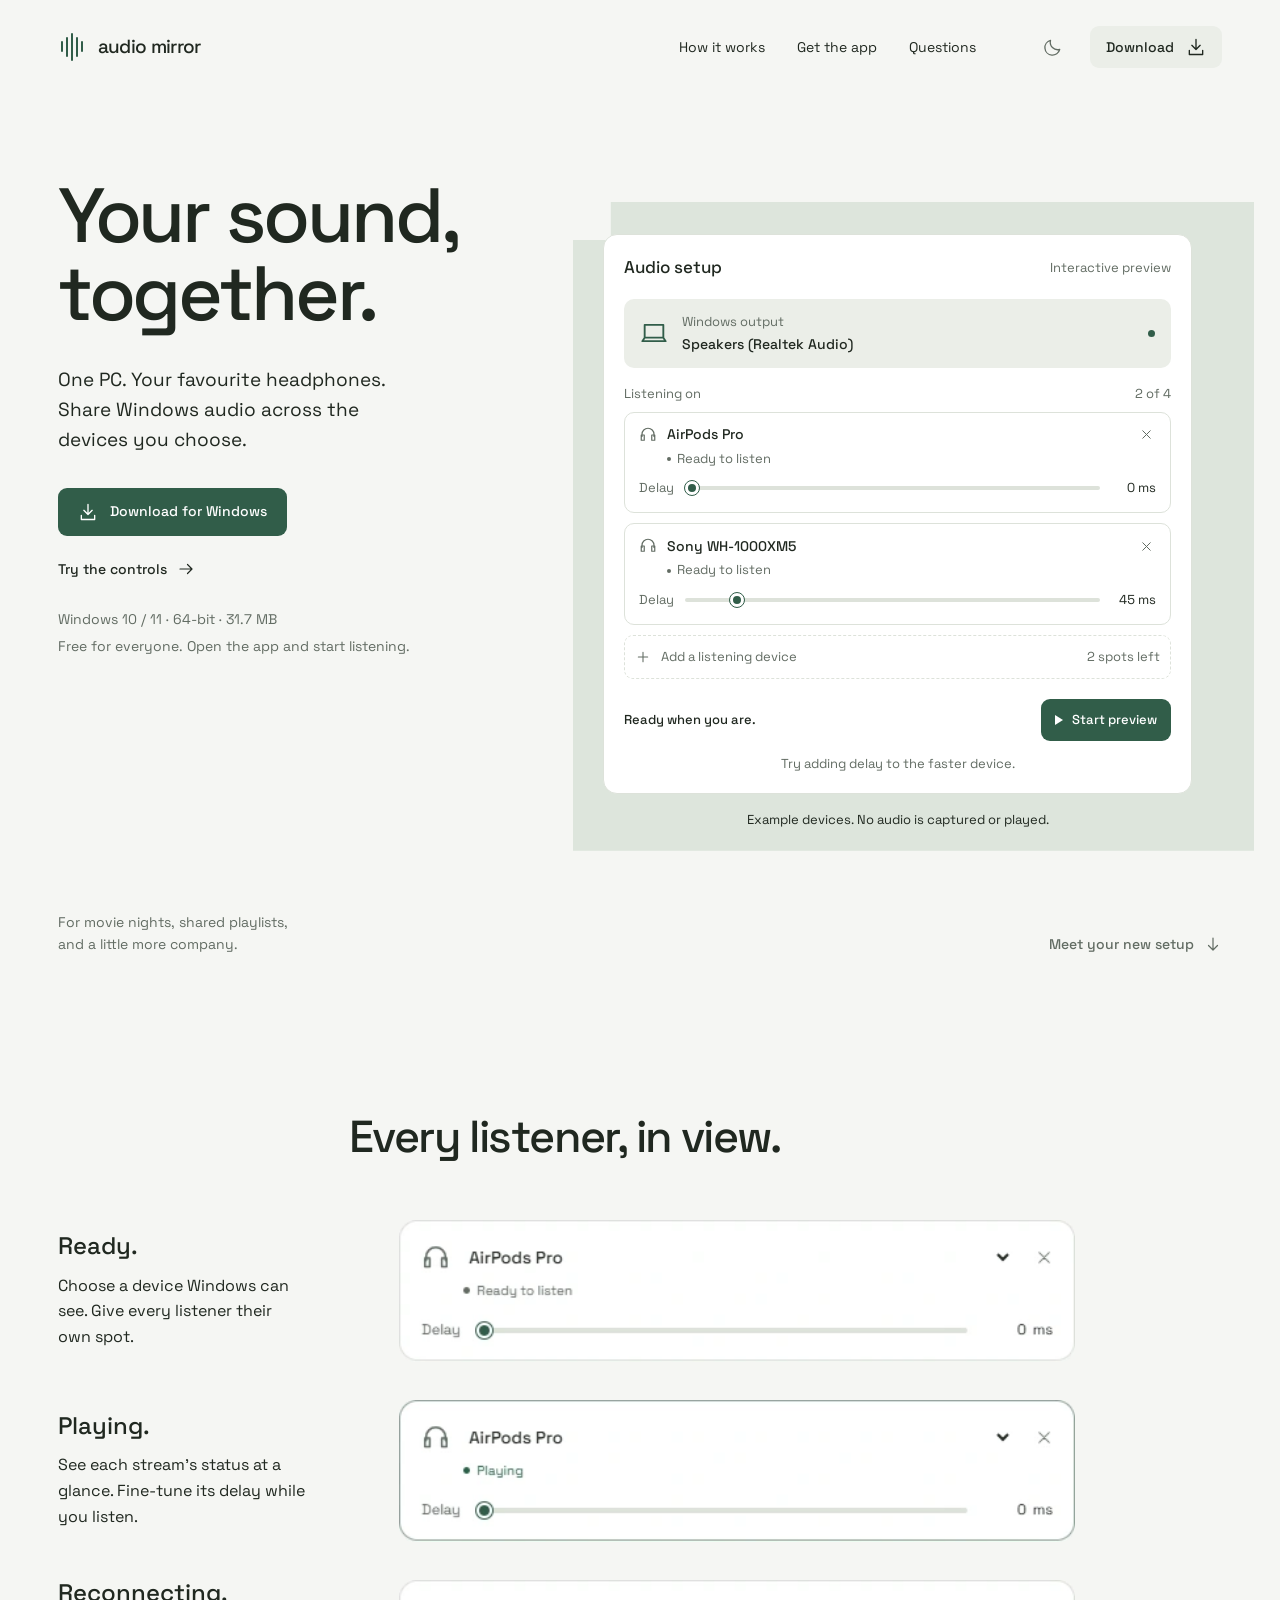
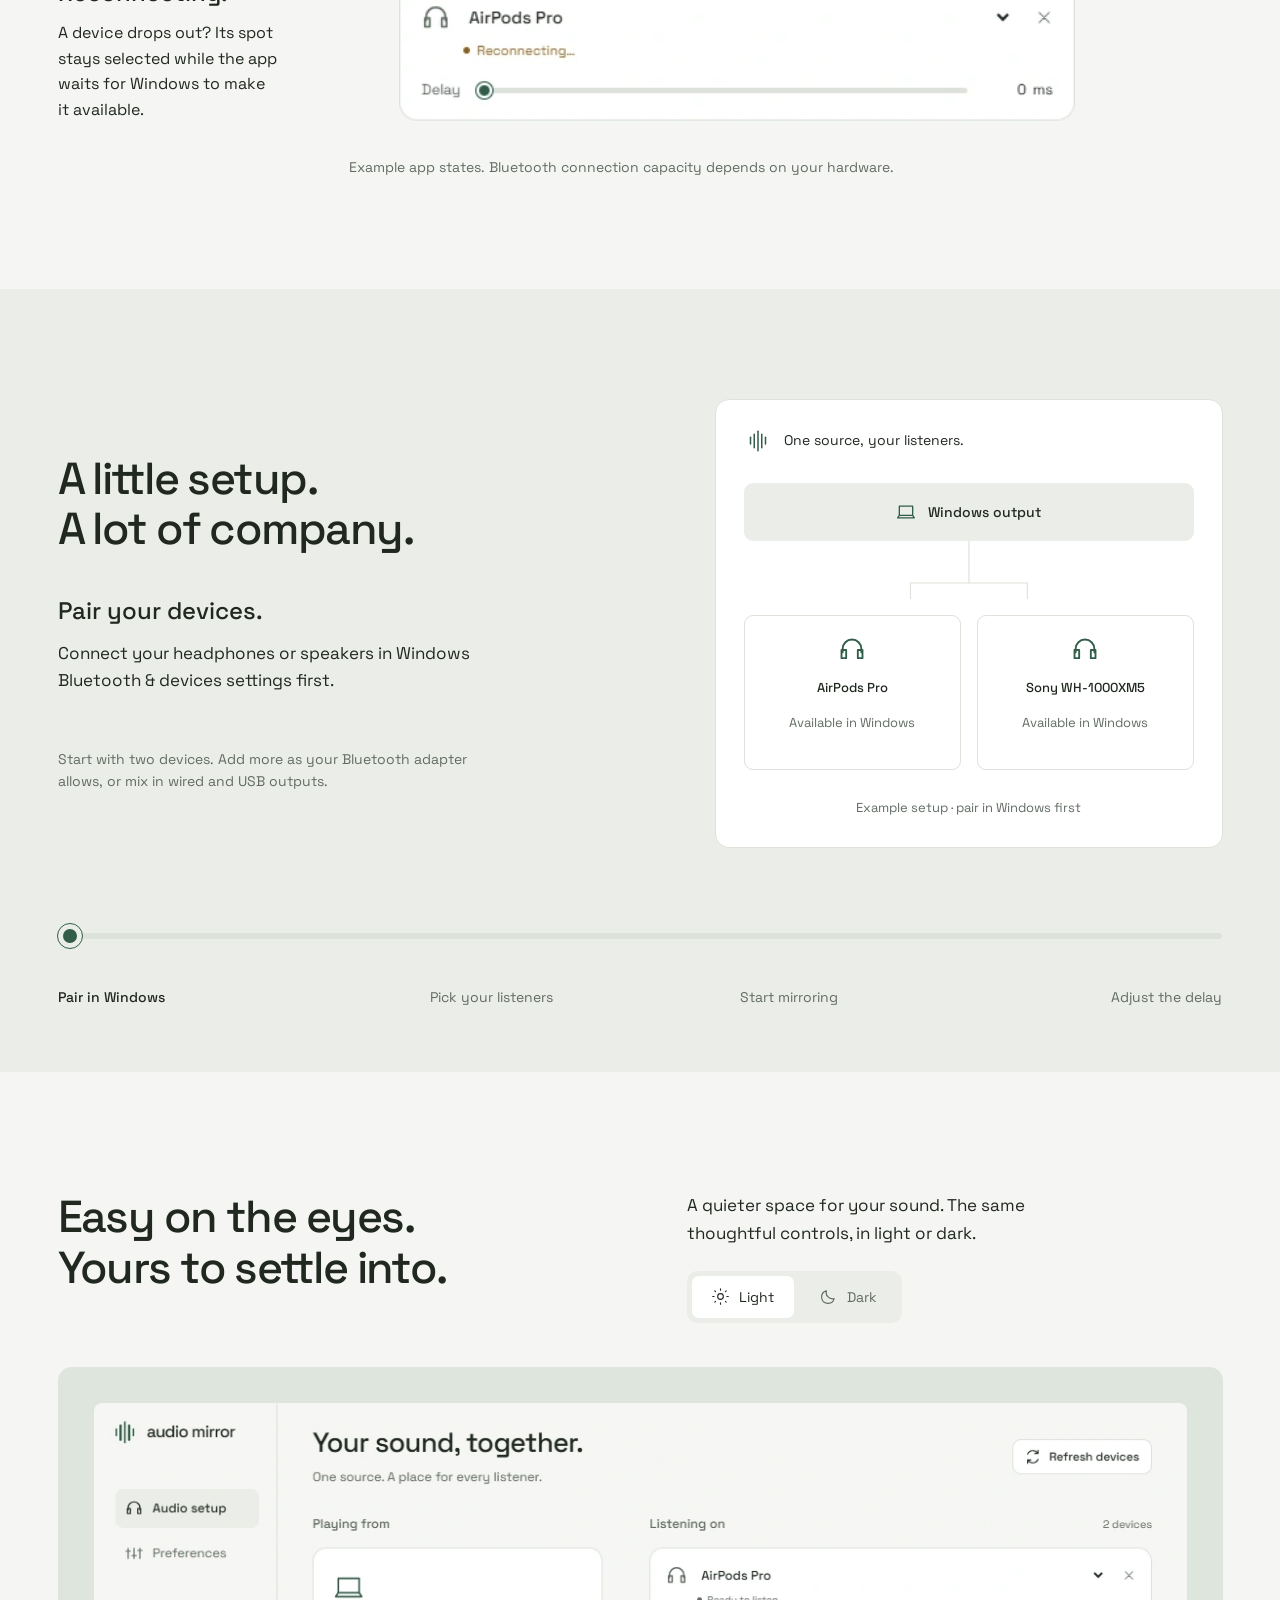
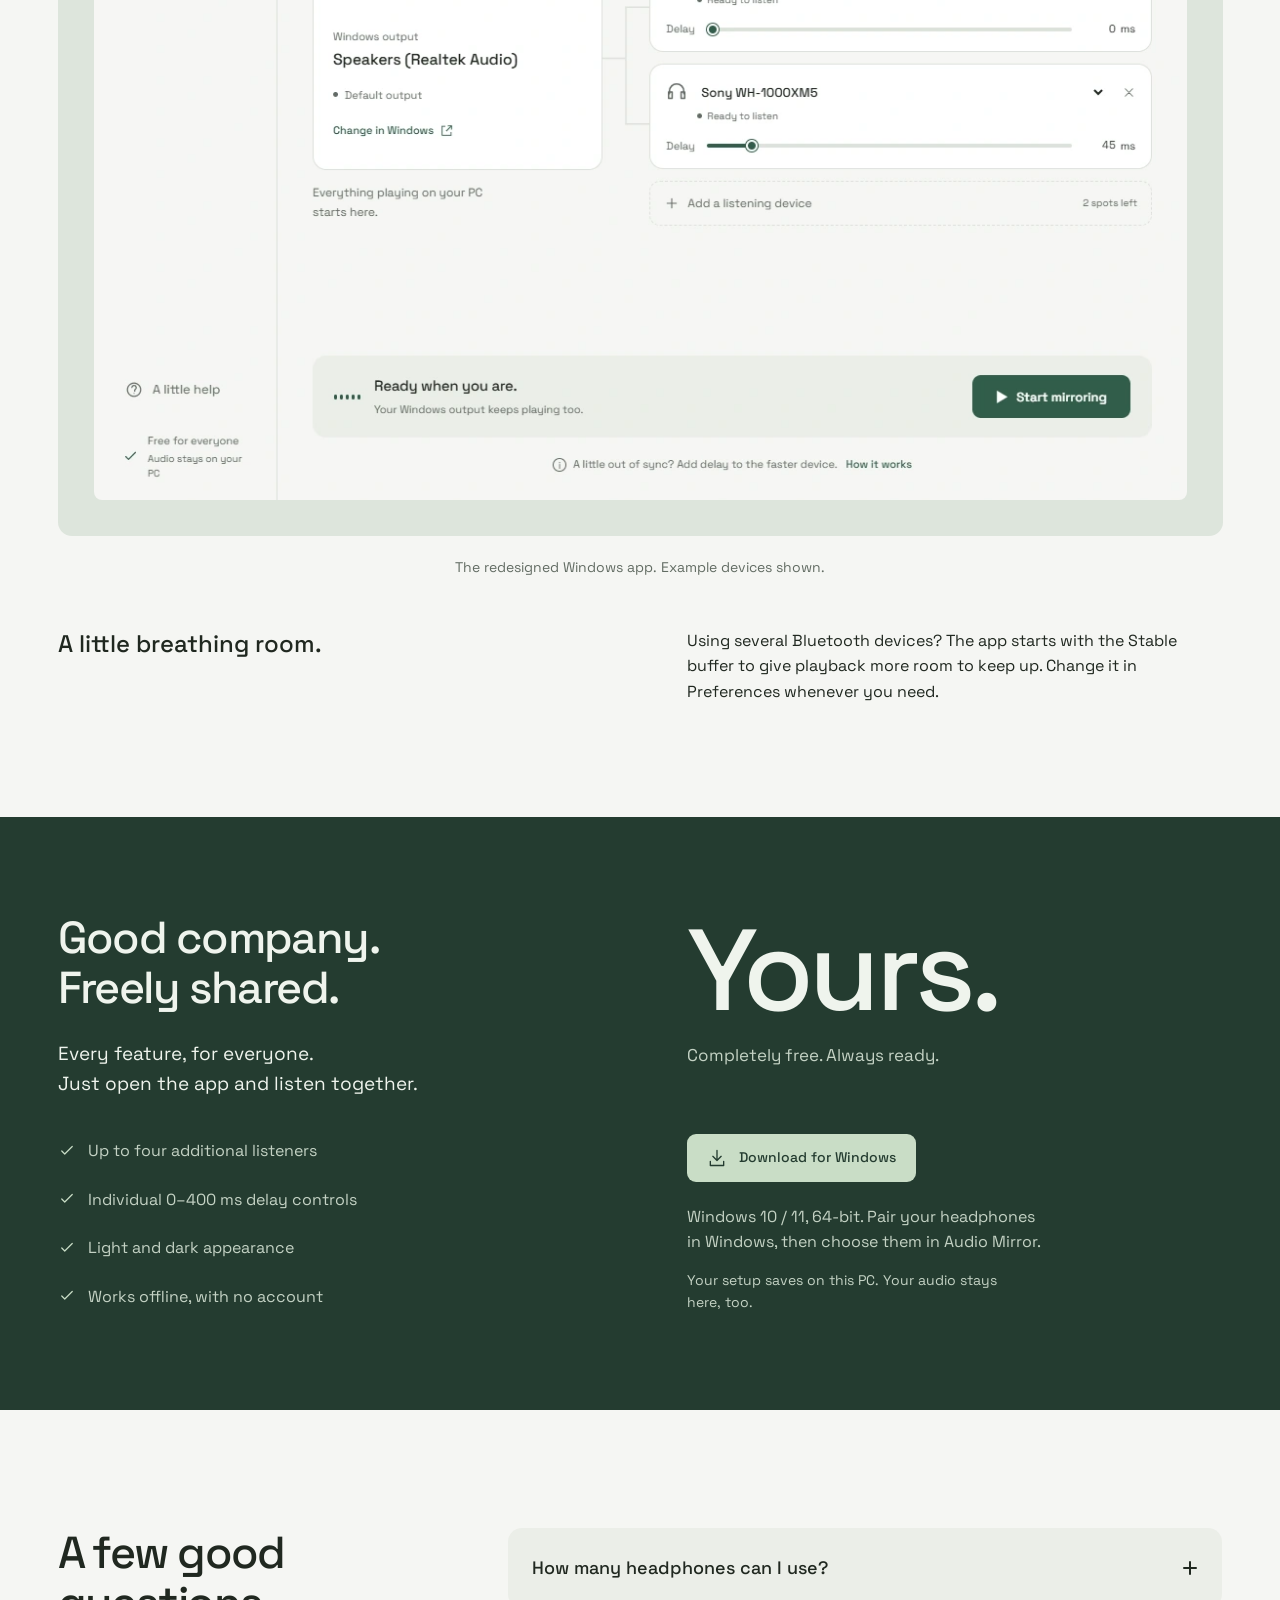
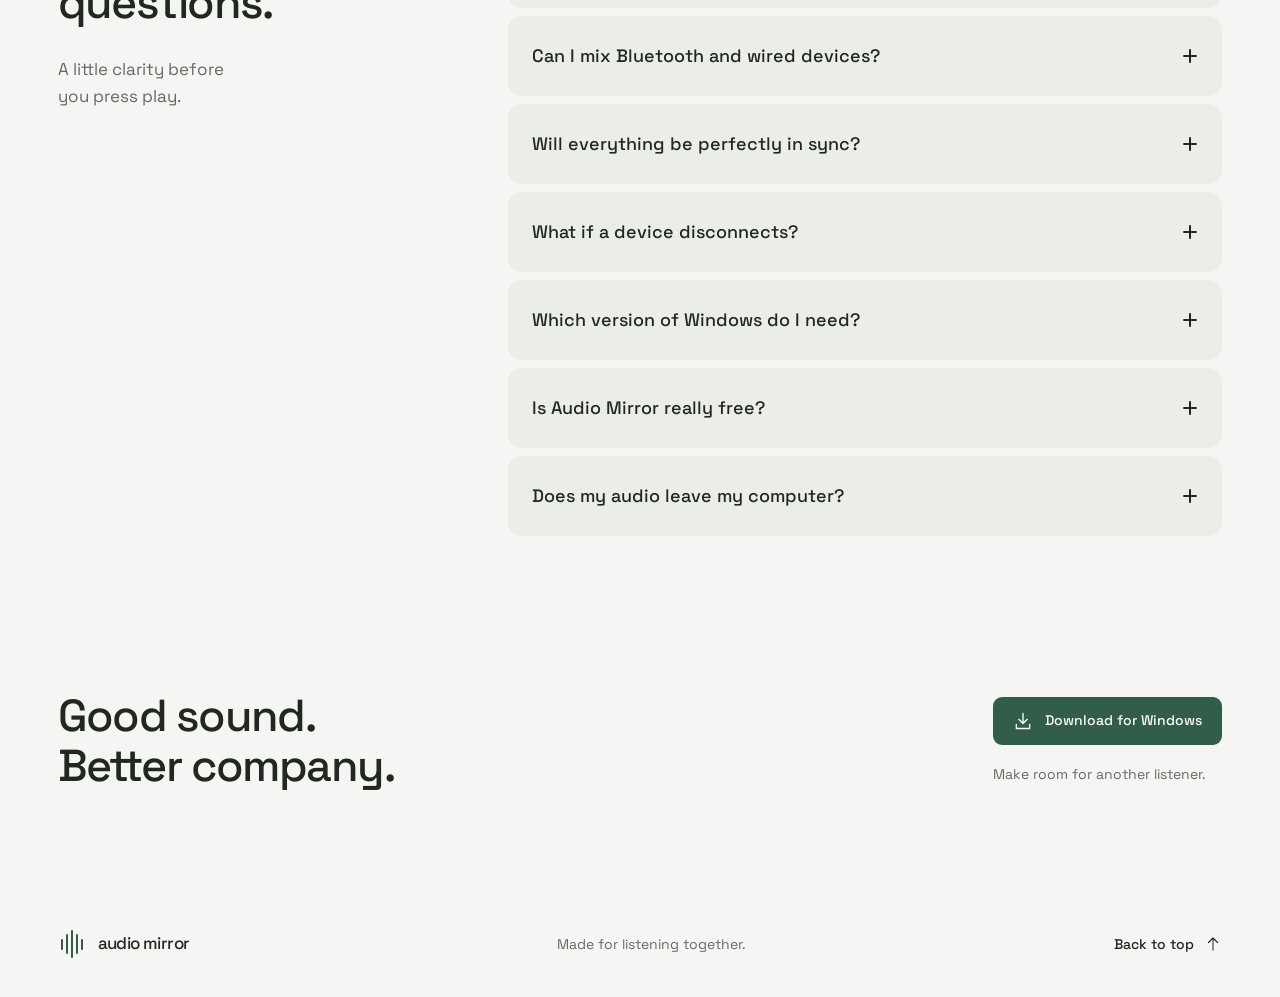
==== commit 81fb7215: "Make Audio Mirror free and remove account and payment requirements" ====
--- a/index.html
+++ b/index.html
@@ -4,29 +4,29 @@
   <meta charset="utf-8">
   <meta name="viewport" content="width=device-width, initial-scale=1">
   <title>Audio Mirror — Share Windows Audio Across Your Headphones</title>
-  <meta name="description" content="Share your Windows audio with up to four additional headphones or speakers. Adjust each device's delay, see its status, and listen together. $2.50 for 30 days.">
+  <meta name="description" content="Share your Windows audio with up to four additional headphones or speakers. Adjust each device's delay, see its status, and listen together. Free for everyone. No account needed.">
   <meta name="robots" content="index, follow, max-image-preview:large, max-snippet:-1">
   <meta name="theme-color" content="#F5F6F3">
   <link rel="canonical" href="https://dittomao.github.io/">
   <link rel="icon" type="image/svg+xml" href="favicon.svg?v=594718c7c2d7">
-  <link rel="apple-touch-icon" href="icon-256.png?v=5b4c3affd7be">
+  <link rel="apple-touch-icon" href="icon-256.png?v=f5732be52952">
   <meta property="og:site_name" content="Audio Mirror">
   <meta property="og:type" content="website">
   <meta property="og:locale" content="en_US">
   <meta property="og:url" content="https://dittomao.github.io/">
   <meta property="og:title" content="Audio Mirror — Your sound, together.">
-  <meta property="og:description" content="Share Windows audio across your headphones and speakers, with individual delay controls. $2.50 for 30 days. Nothing auto-renews.">
-  <meta property="og:image" content="https://dittomao.github.io/assets/app-light.webp">
+  <meta property="og:description" content="Share Windows audio across your headphones and speakers, with individual delay controls. Completely free. No account needed.">
+  <meta property="og:image" content="https://dittomao.github.io/assets/app-light.webp?v=c088ff6b0fc5">
   <meta property="og:image:width" content="1120">
   <meta property="og:image:height" content="714">
   <meta property="og:image:alt" content="Audio Mirror's redesigned Windows app, showing an example setup with two listening devices.">
   <meta name="twitter:card" content="summary_large_image">
   <meta name="twitter:title" content="Audio Mirror — Your sound, together.">
-  <meta name="twitter:description" content="Share Windows audio across your headphones. Individual delay controls. $2.50 for 30 days.">
-  <meta name="twitter:image" content="https://dittomao.github.io/assets/app-light.webp">
+  <meta name="twitter:description" content="Share Windows audio across your headphones. Individual delay controls. Free for everyone. No account needed.">
+  <meta name="twitter:image" content="https://dittomao.github.io/assets/app-light.webp?v=c088ff6b0fc5">
   <script src="theme-init.js?v=3fa7280124bc"></script>
-  <link rel="stylesheet" href="styles.css?v=2a228575e81e">
-  <script src="script.js?v=6e89167df97d" defer></script>
+  <link rel="stylesheet" href="styles.css?v=b14789062462">
+  <script src="script.js?v=cd58847200a2" defer></script>
   <!-- Existing analytics property retained for the GitHub Pages site. -->
   <script async src="https://www.googletagmanager.com/gtag/js?id=G-W13R1KR6K1"></script>
   <script>
@@ -46,11 +46,10 @@
       "description": "Share the default Windows audio output with up to four additional headphones or speakers, with independent added delay from 0 to 400 ms.",
       "applicationCategory": "MultimediaApplication",
       "operatingSystem": "Windows 10 or Windows 11, 64-bit",
-      "downloadUrl": "https://dittomao.github.io/AudioMirror.exe",
-      "screenshot": "https://dittomao.github.io/assets/app-light.webp",
+      "downloadUrl": "https://dittomao.github.io/AudioMirror.exe?v=db286980f412",
+      "screenshot": "https://dittomao.github.io/assets/app-light.webp?v=c088ff6b0fc5",
       "fileSize": "32222156 bytes",
-      "featureList": ["Up to four additional listening devices", "Independent 0–400 ms added delay", "Per-device stream status", "Light and dark appearance", "Four playback buffer presets"],
-      "offers": {"@type": "Offer", "price": "2.50", "priceCurrency": "USD", "description": "30 days of access. No automatic renewal.", "availability": "https://schema.org/InStock", "url": "https://dittomao.github.io/#pricing"}
+      "featureList": ["Up to four additional listening devices", "Independent 0–400 ms added delay", "Per-device stream status", "Light and dark appearance", "Four playback buffer presets"]
     }, {
       "@type": "FAQPage",
       "mainEntity": [{
@@ -63,8 +62,8 @@
         "@type": "Question", "name": "Which version of Windows do I need?",
         "acceptedAnswer": {"@type": "Answer", "text": "Windows 10 or Windows 11, 64-bit. Audio Mirror uses Windows audio capture and WebView2 for its interface. Mac, Linux, phones, and tablets are not supported."}
       }, {
-        "@type": "Question", "name": "How does the payment work?",
-        "acceptedAnswer": {"@type": "Answer", "text": "The download is free. Mirroring requires an account and active access. A USD 2.50 payment through PayPal inside the app adds 30 days. Nothing automatically renews."}
+        "@type": "Question", "name": "Is Audio Mirror really free?",
+        "acceptedAnswer": {"@type": "Answer", "text": "Yes. Audio Mirror is completely free for everyone. Download it, choose your devices, and start listening. Every feature is included, with no account or time limit."}
       }]
     }]
   }
@@ -89,14 +88,14 @@
 <header class="site-header">
   <div class="container header-inner">
     <a class="brand" href="#" aria-label="Audio Mirror home"><span class="brand-wave" aria-hidden="true"><i></i><i></i><i></i><i></i><i></i></span><span>audio mirror</span></a>
-    <nav class="desktop-nav" aria-label="Main navigation"><a href="#how">How it works</a><a href="#pricing">Pricing</a><a href="#faq">Questions</a></nav>
+    <nav class="desktop-nav" aria-label="Main navigation"><a href="#how">How it works</a><a href="#download">Get the app</a><a href="#faq">Questions</a></nav>
     <div class="header-actions">
       <button type="button" class="icon-button theme-toggle" aria-label="Switch to dark mode" aria-pressed="false" title="Switch to dark mode" hidden><svg class="icon moon"><use href="#i-moon"/></svg><svg class="icon sun"><use href="#i-sun"/></svg></button>
-      <a class="button header-download" href="AudioMirror.exe" download><span>Download</span><svg class="icon"><use href="#i-download"/></svg></a>
+      <a class="button header-download" href="AudioMirror.exe?v=db286980f412" download><span>Download</span><svg class="icon"><use href="#i-download"/></svg></a>
       <button class="icon-button menu-toggle" type="button" aria-label="Open navigation" aria-controls="mobile-nav" aria-expanded="false" hidden><svg class="icon"><use href="#i-menu"/></svg></button>
     </div>
   </div>
-  <nav id="mobile-nav" class="mobile-nav container" aria-label="Mobile navigation" hidden><a href="#how">How it works</a><a href="#pricing">Pricing</a><a href="#faq">Questions</a></nav>
+  <nav id="mobile-nav" class="mobile-nav container" aria-label="Mobile navigation" hidden><a href="#how">How it works</a><a href="#download">Get the app</a><a href="#faq">Questions</a></nav>
 </header>
 
 <main id="main" tabindex="-1">
@@ -104,8 +103,8 @@
     <div class="hero-copy">
       <h1 id="hero-heading" data-reveal>Your sound,<br>together.</h1>
       <p class="hero-description" data-reveal>One PC. Your favourite headphones. Share Windows audio across the devices you choose.</p>
-      <div class="hero-actions" data-reveal><a class="button primary" href="AudioMirror.exe" download><svg class="icon"><use href="#i-download"/></svg>Download for Windows</a><a class="text-link" href="#preview">Try the controls<svg class="icon"><use href="#i-arrow"/></svg></a></div>
-      <p class="download-note" data-reveal>Windows 10 / 11 · 64-bit · 32.2 MB<br><a href="#pricing">$2.50 for 30 days.</a> Nothing auto-renews.</p>
+      <div class="hero-actions" data-reveal><a class="button primary" href="AudioMirror.exe?v=db286980f412" download><svg class="icon"><use href="#i-download"/></svg>Download for Windows</a><a class="text-link" href="#preview">Try the controls<svg class="icon"><use href="#i-arrow"/></svg></a></div>
+      <p class="download-note" data-reveal>Windows 10 / 11 · 64-bit · <span data-download-size>31.7 MB</span><br>Free for everyone. Open the app and start listening.</p>
     </div>
     <div class="hero-stage" id="preview">
       <div class="demo" data-ui aria-labelledby="demo-heading">
@@ -129,9 +128,9 @@
 
   <section id="listeners" class="listeners-section container" aria-labelledby="listeners-heading">
     <h2 class="section-heading" id="listeners-heading" data-reveal>Every listener, in view.</h2>
-    <div class="state-row"><div class="state-copy" data-reveal><h3>Ready.</h3><p>Choose a device Windows can see. Give every listener their own spot.</p></div><figure class="state-picture" data-reveal><img class="app-light" src="assets/listener-ready.webp" width="515" height="108" loading="lazy" alt="An example AirPods Pro listener row, ready to listen with zero added delay."><img class="app-dark" src="assets/listener-ready-dark.webp" width="515" height="108" loading="lazy" alt="The same example listener in dark mode, showing ready."></figure></div>
-    <div class="state-row"><div class="state-copy" data-reveal><h3>Playing.</h3><p>See each stream’s status at a glance. Fine-tune its delay while you listen.</p></div><figure class="state-picture" data-reveal><img class="app-light" src="assets/listener-playing.webp" width="515" height="108" loading="lazy" alt="The same example listener row showing Playing, with its delay control available."><img class="app-dark" src="assets/listener-playing-dark.webp" width="515" height="108" loading="lazy" alt="The same example listener in dark mode, showing playing."></figure></div>
-    <div class="state-row"><div class="state-copy" data-reveal><h3>Reconnecting.</h3><p>A device drops out? Its spot stays selected while the app waits for Windows to make it available.</p></div><figure class="state-picture" data-reveal><img class="app-light" src="assets/listener-reconnecting.webp" width="515" height="108" loading="lazy" alt="The example listener row showing Reconnecting after its device becomes unavailable."><img class="app-dark" src="assets/listener-reconnecting-dark.webp" width="515" height="108" loading="lazy" alt="The same example listener in dark mode, showing reconnecting."></figure></div>
+    <div class="state-row"><div class="state-copy" data-reveal><h3>Ready.</h3><p>Choose a device Windows can see. Give every listener their own spot.</p></div><figure class="state-picture" data-reveal><img class="app-light" src="assets/listener-ready.webp?v=32b6c4367c2b" width="515" height="108" loading="lazy" alt="An example AirPods Pro listener row, ready to listen with zero added delay."><img class="app-dark" src="assets/listener-ready-dark.webp?v=982a87ad69ff" width="515" height="108" loading="lazy" alt="The same example listener in dark mode, showing ready."></figure></div>
+    <div class="state-row"><div class="state-copy" data-reveal><h3>Playing.</h3><p>See each stream’s status at a glance. Fine-tune its delay while you listen.</p></div><figure class="state-picture" data-reveal><img class="app-light" src="assets/listener-playing.webp?v=c556e1c5cc66" width="515" height="108" loading="lazy" alt="The same example listener row showing Playing, with its delay control available."><img class="app-dark" src="assets/listener-playing-dark.webp?v=710f38fc67fc" width="515" height="108" loading="lazy" alt="The same example listener in dark mode, showing playing."></figure></div>
+    <div class="state-row"><div class="state-copy" data-reveal><h3>Reconnecting.</h3><p>A device drops out? Its spot stays selected while the app waits for Windows to make it available.</p></div><figure class="state-picture" data-reveal><img class="app-light" src="assets/listener-reconnecting.webp?v=d35464d2e447" width="515" height="108" loading="lazy" alt="The example listener row showing Reconnecting after its device becomes unavailable."><img class="app-dark" src="assets/listener-reconnecting-dark.webp?v=2aeaf8916746" width="515" height="108" loading="lazy" alt="The same example listener in dark mode, showing reconnecting."></figure></div>
     <p class="section-note" data-reveal>Example app states. Bluetooth connection capacity depends on your hardware.</p>
   </section>
 
@@ -144,22 +143,22 @@
         </div>
       </div>
       <div class="guide-navigation" data-reveal><label class="sr-only" for="guide-progress">Explore the four setup stages</label><input id="guide-progress" type="range" min="0" max="3" step="1" value="0" aria-valuetext="Pair your devices" disabled><div class="guide-stages"><button type="button" data-step="0" aria-current="step" disabled>Pair in Windows</button><button type="button" data-step="1" disabled>Pick your listeners</button><button type="button" data-step="2" disabled>Start mirroring</button><button type="button" data-step="3" disabled>Adjust the delay</button></div></div>
-      <noscript><ol class="guide-fallback"><li>Pair your devices in Windows.</li><li>Open Audio Mirror and choose up to four additional listening devices.</li><li>Sign in, add access, and press Start mirroring.</li><li>Add 0–400 ms of delay to faster mirror targets to help match the slower devices.</li></ol></noscript>
+      <noscript><ol class="guide-fallback"><li>Pair your devices in Windows.</li><li>Open Audio Mirror and choose up to four additional listening devices.</li><li>Press Start mirroring. Your audio stays on your PC.</li><li>Add 0–400 ms of delay to faster mirror targets to help match the slower devices.</li></ol></noscript>
     </div>
   </section>
 
   <section class="appearance-section container" aria-labelledby="appearance-heading">
     <div class="appearance-intro"><h2 id="appearance-heading" class="section-heading" data-reveal>Easy on the eyes.<br>Yours to settle into.</h2><div class="appearance-copy"><p data-reveal>A quieter space for your sound. The same thoughtful controls, in light or dark.</p><div class="appearance-choices" role="group" aria-label="Try the site and app preview appearance" data-reveal><button class="appearance-choice" data-theme-choice="light" type="button" aria-pressed="true" disabled><svg class="icon"><use href="#i-sun"/></svg>Light</button><button class="appearance-choice" data-theme-choice="dark" type="button" aria-pressed="false" disabled><svg class="icon"><use href="#i-moon"/></svg>Dark</button></div></div></div>
-    <figure class="app-figure" data-reveal><div class="app-image-stage"><img class="app-light" src="assets/app-light.webp" width="1120" height="714" loading="lazy" alt="Audio Mirror in light mode, with one Windows source, two example listeners, and individual delay sliders."><img class="app-dark" src="assets/app-dark.webp" width="1120" height="714" loading="lazy" alt="The same Audio Mirror example setup in dark mode."></div><figcaption>The redesigned Windows app. Example devices shown.</figcaption></figure>
+    <figure class="app-figure" data-reveal><div class="app-image-stage"><img class="app-light" src="assets/app-light.webp?v=c088ff6b0fc5" width="1120" height="714" loading="lazy" alt="Audio Mirror in light mode, with one Windows source, two example listeners, and individual delay sliders."><img class="app-dark" src="assets/app-dark.webp?v=ee1758c103a0" width="1120" height="714" loading="lazy" alt="The same Audio Mirror example setup in dark mode."></div><figcaption>The redesigned Windows app. Example devices shown.</figcaption></figure>
     <div class="buffer-note" data-reveal><h3>A little breathing room.</h3><p>Using several Bluetooth devices? The app starts with the Stable buffer to give playback more room to keep up. Change it in Preferences whenever you need.</p></div>
   </section>
 
-  <section id="pricing" class="pricing-section" aria-labelledby="pricing-heading">
-    <div class="container pricing-layout">
-      <div class="pricing-copy"><h2 id="pricing-heading" class="section-heading" data-reveal>Time well shared.</h2><p class="pricing-intro" data-reveal>Add 30 days when you need them.<br>Nothing automatically renews.</p></div>
-      <div class="price-figure"><p class="price" data-reveal>$2.50</p><p class="price-period" data-reveal>USD / 30 days</p></div>
-      <ul class="included" data-reveal><li><svg class="icon"><use href="#i-check"/></svg>Up to four additional listeners</li><li><svg class="icon"><use href="#i-check"/></svg>Individual 0–400 ms delay controls</li><li><svg class="icon"><use href="#i-check"/></svg>Light and dark appearance</li><li><svg class="icon"><use href="#i-check"/></svg>Bluetooth, wired, and USB outputs</li></ul>
-      <div class="purchase"><a class="button pricing-download" href="AudioMirror.exe" download data-reveal><svg class="icon"><use href="#i-download"/></svg>Download for Windows</a><p class="purchase-note" data-reveal>Download the app, create an account, then add access with PayPal inside the app.</p><p class="purchase-note small" data-reveal>The download is free. Mirroring requires active access.</p></div>
+  <section id="download" class="download-section" aria-labelledby="download-heading">
+    <div class="container download-layout">
+      <div class="download-copy"><h2 id="download-heading" class="section-heading" data-reveal>Good company.<br>Freely shared.</h2><p class="download-intro" data-reveal>Every feature, for everyone.<br>Just open the app and listen together.</p></div>
+      <div class="free-figure"><p class="free-label" data-reveal>Yours.</p><p class="free-detail" data-reveal>Completely free. Always ready.</p></div>
+      <ul class="included" data-reveal><li><svg class="icon"><use href="#i-check"/></svg>Up to four additional listeners</li><li><svg class="icon"><use href="#i-check"/></svg>Individual 0–400 ms delay controls</li><li><svg class="icon"><use href="#i-check"/></svg>Light and dark appearance</li><li><svg class="icon"><use href="#i-check"/></svg>Works offline, with no account</li></ul>
+      <div class="download-action"><a class="button download-primary" href="AudioMirror.exe?v=db286980f412" download data-reveal><svg class="icon"><use href="#i-download"/></svg>Download for Windows</a><p class="download-detail" data-reveal>Windows 10 / 11, 64-bit. Pair your headphones in Windows, then choose them in Audio Mirror.</p><p class="download-detail small" data-reveal>Your setup saves on this PC. Your audio stays here, too.</p></div>
     </div>
   </section>
 
@@ -171,12 +170,12 @@
       <details name="questions" data-reveal><summary>Will everything be perfectly in sync?<span class="faq-symbol" aria-hidden="true"></span></summary><div class="faq-answer"><p>Each device has its own latency. Add 0–400 ms of delay to a faster mirror target to help it match a slower one.</p><p>Software cannot remove Bluetooth latency, and precise synchronization is not guaranteed. The controls adjust added delay; they cannot make a slow device play sooner.</p></div></details>
       <details name="questions" data-reveal><summary>What if a device disconnects?<span class="faq-symbol" aria-hidden="true"></span></summary><div class="faq-answer"><p>The app shows a reconnecting state and keeps that device selected. It can retry once Windows exposes the audio output again. A change in available devices can briefly restart the audio streams.</p><p>If the headphones disconnect in Windows itself, reconnect them there first. Software cannot restore a Bluetooth radio link that Windows has lost.</p></div></details>
       <details name="questions" data-reveal><summary>Which version of Windows do I need?<span class="faq-symbol" aria-hidden="true"></span></summary><div class="faq-answer"><p>Windows 10 or Windows 11, 64-bit. Audio Mirror uses Windows audio capture and WebView2 for its interface. Mac, Linux, phones, and tablets are not supported.</p></div></details>
-      <details name="questions" data-reveal><summary>How does the payment work?<span class="faq-symbol" aria-hidden="true"></span></summary><div class="faq-answer"><p>The download is free. Mirroring requires an account and active access. A USD 2.50 payment through PayPal inside the app adds 30 days. Nothing automatically renews.</p></div></details>
-      <details name="questions" data-reveal><summary>Does my audio leave my computer?<span class="faq-symbol" aria-hidden="true"></span></summary><div class="faq-answer"><p>Audio routing happens locally on your PC. Internet access is used for account sign-in, access checks, and payments.</p></div></details>
+      <details name="questions" data-reveal><summary>Is Audio Mirror really free?<span class="faq-symbol" aria-hidden="true"></span></summary><div class="faq-answer"><p>Yes. Audio Mirror is completely free for everyone. Download it, choose your devices, and start listening. Every feature is included, with no account or time limit.</p></div></details>
+      <details name="questions" data-reveal><summary>Does my audio leave my computer?<span class="faq-symbol" aria-hidden="true"></span></summary><div class="faq-answer"><p>Audio routing and device preferences stay on your PC. The app works offline and does not upload your audio. Download it once, then listen without an internet connection.</p></div></details>
     </div>
   </section>
 
-  <section class="closing-section container" aria-labelledby="closing-heading"><h2 class="section-heading" id="closing-heading" data-reveal>Good sound.<br>Better company.</h2><div data-reveal><a class="button primary" href="AudioMirror.exe" download><svg class="icon"><use href="#i-download"/></svg>Download for Windows</a><p>Make room for another listener.</p></div></section>
+  <section class="closing-section container" aria-labelledby="closing-heading"><h2 class="section-heading" id="closing-heading" data-reveal>Good sound.<br>Better company.</h2><div data-reveal><a class="button primary" href="AudioMirror.exe?v=db286980f412" download><svg class="icon"><use href="#i-download"/></svg>Download for Windows</a><p>Make room for another listener.</p></div></section>
 </main>
 <footer class="site-footer container"><a class="brand" href="#" aria-label="Audio Mirror home"><span class="brand-wave" aria-hidden="true"><i></i><i></i><i></i><i></i><i></i></span><span>audio mirror</span></a><p>Made for listening together.</p><a class="text-link" href="#main">Back to top<svg class="icon"><use href="#i-arrow"/></svg></a></footer>
 </body>
--- a/styles.css
+++ b/styles.css
@@ -997,17 +997,17 @@
   max-width:530px;
   font-size:16px
 }
-.pricing-section {
+.download-section {
   background:var(--night);
   color:var(--night-ink);
   padding:96px 0
 }
-.pricing-layout {
+.download-layout {
   display:grid;
   grid-template-columns:1fr 1fr;
   gap:8%
 }
-.pricing-intro {
+.download-intro {
   font-size:19px;
   line-height:1.6;
   margin-top:26px
@@ -1030,37 +1030,37 @@
   height:18px;
   color:var(--night-button)
 }
-.price {
+.free-label {
   font-size:clamp(76px,9vw,128px);
   line-height:1;
   letter-spacing:-.04em;
   font-weight:500;
   font-variant-numeric:tabular-nums
 }
-.price-period {
+.free-detail {
   font-size:var(--text-body);
   margin-top:14px;
   color:var(--night-secondary)
 }
-.pricing-download {
+.download-primary {
   background:var(--night-button);
   color:var(--night);
   margin-top:34px
 }
-.pricing-download:hover {
+.download-primary:hover {
   background:var(--night-ink)
 }
-.purchase-note {
+.download-detail {
   font-size:16px;
   max-width:360px;
   margin-top:22px;
   color:var(--night-secondary)
 }
-.purchase-note.small {
+.download-detail.small {
   font-size:var(--text-small);
   margin-top:14px
 }
-.pricing-section a:focus-visible {
+.download-section a:focus-visible {
   outline-color:var(--night-button)
 }
 .faq-section {
@@ -1507,13 +1507,13 @@
     gap:5%;
     margin-top:32px
   }
-  .pricing-section {
+  .download-section {
     padding:76px 0
   }
-  .pricing-layout {
+  .download-layout {
     gap:5%
   }
-  .pricing-intro {
+  .download-intro {
     font-size:17px
   }
   .included {
@@ -1888,13 +1888,13 @@
   .buffer-note p {
     font-size:16px
   }
-  .pricing-section {
+  .download-section {
     padding:62px 0
   }
-  .pricing-layout {
+  .download-layout {
     display:block
   }
-  .pricing-intro {
+  .download-intro {
     margin-top:22px;
     font-size:17px
   }
@@ -1903,24 +1903,24 @@
     font-size:15px;
     gap:13px
   }
-  .price-figure {
+  .free-figure {
     margin-top:34px
   }
-  .price {
+  .free-label {
     font-size:96px
   }
-  .price-period {
+  .free-detail {
     font-size:17px;
     margin-top:10px
   }
-  .pricing-download {
+  .download-primary {
     margin-top:26px
   }
-  .purchase-note {
+  .download-detail {
     font-size:16px;
     max-width:340px
   }
-  .purchase-note.small {
+  .download-detail.small {
     font-size:14px
   }
   .faq-section {
@@ -2034,7 +2034,7 @@
   .guide-listeners>div {
     padding-inline:5px
   }
-  .price {
+  .free-label {
     font-size:84px
   }
 }
@@ -2070,24 +2070,24 @@
     margin-block:-4px
   }
 }
-.pricing-layout {
-  grid-template-areas:"intro price" "features purchase";
+.download-layout {
+  grid-template-areas:"intro price" "features download-action";
   row-gap:34px
 }
-.pricing-copy {
+.download-copy {
   grid-area:intro
 }
-.price-figure {
+.free-figure {
   grid-area:price
 }
 .included {
   grid-area:features;
   margin-top:0
 }
-.purchase {
-  grid-area:purchase
-}
-.pricing-download {
+.download-action {
+  grid-area:download-action
+}
+.download-primary {
   margin-top:0
 }
 @keyframes reveal-copy {
@@ -2122,7 +2122,7 @@
   .included {
     margin-top:28px
   }
-  .purchase {
+  .download-action {
     margin-top:32px
   }
 }
